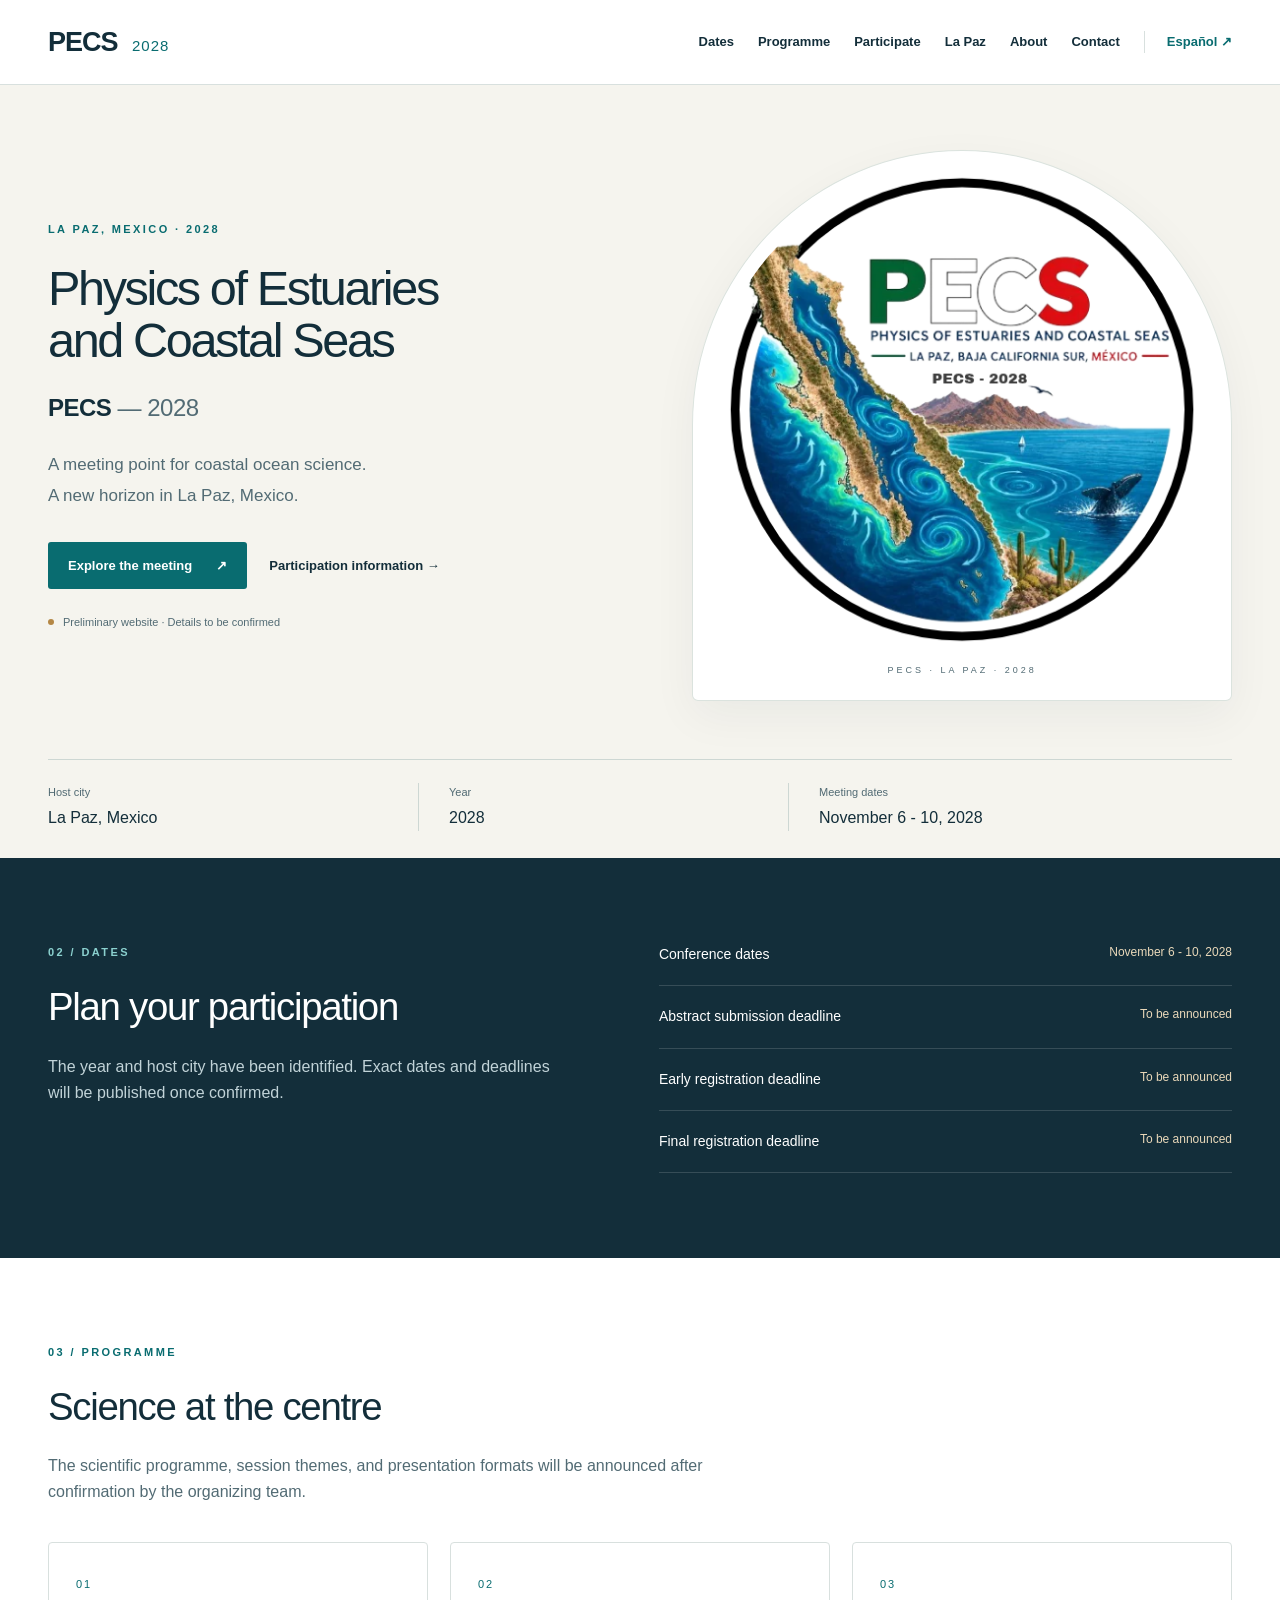
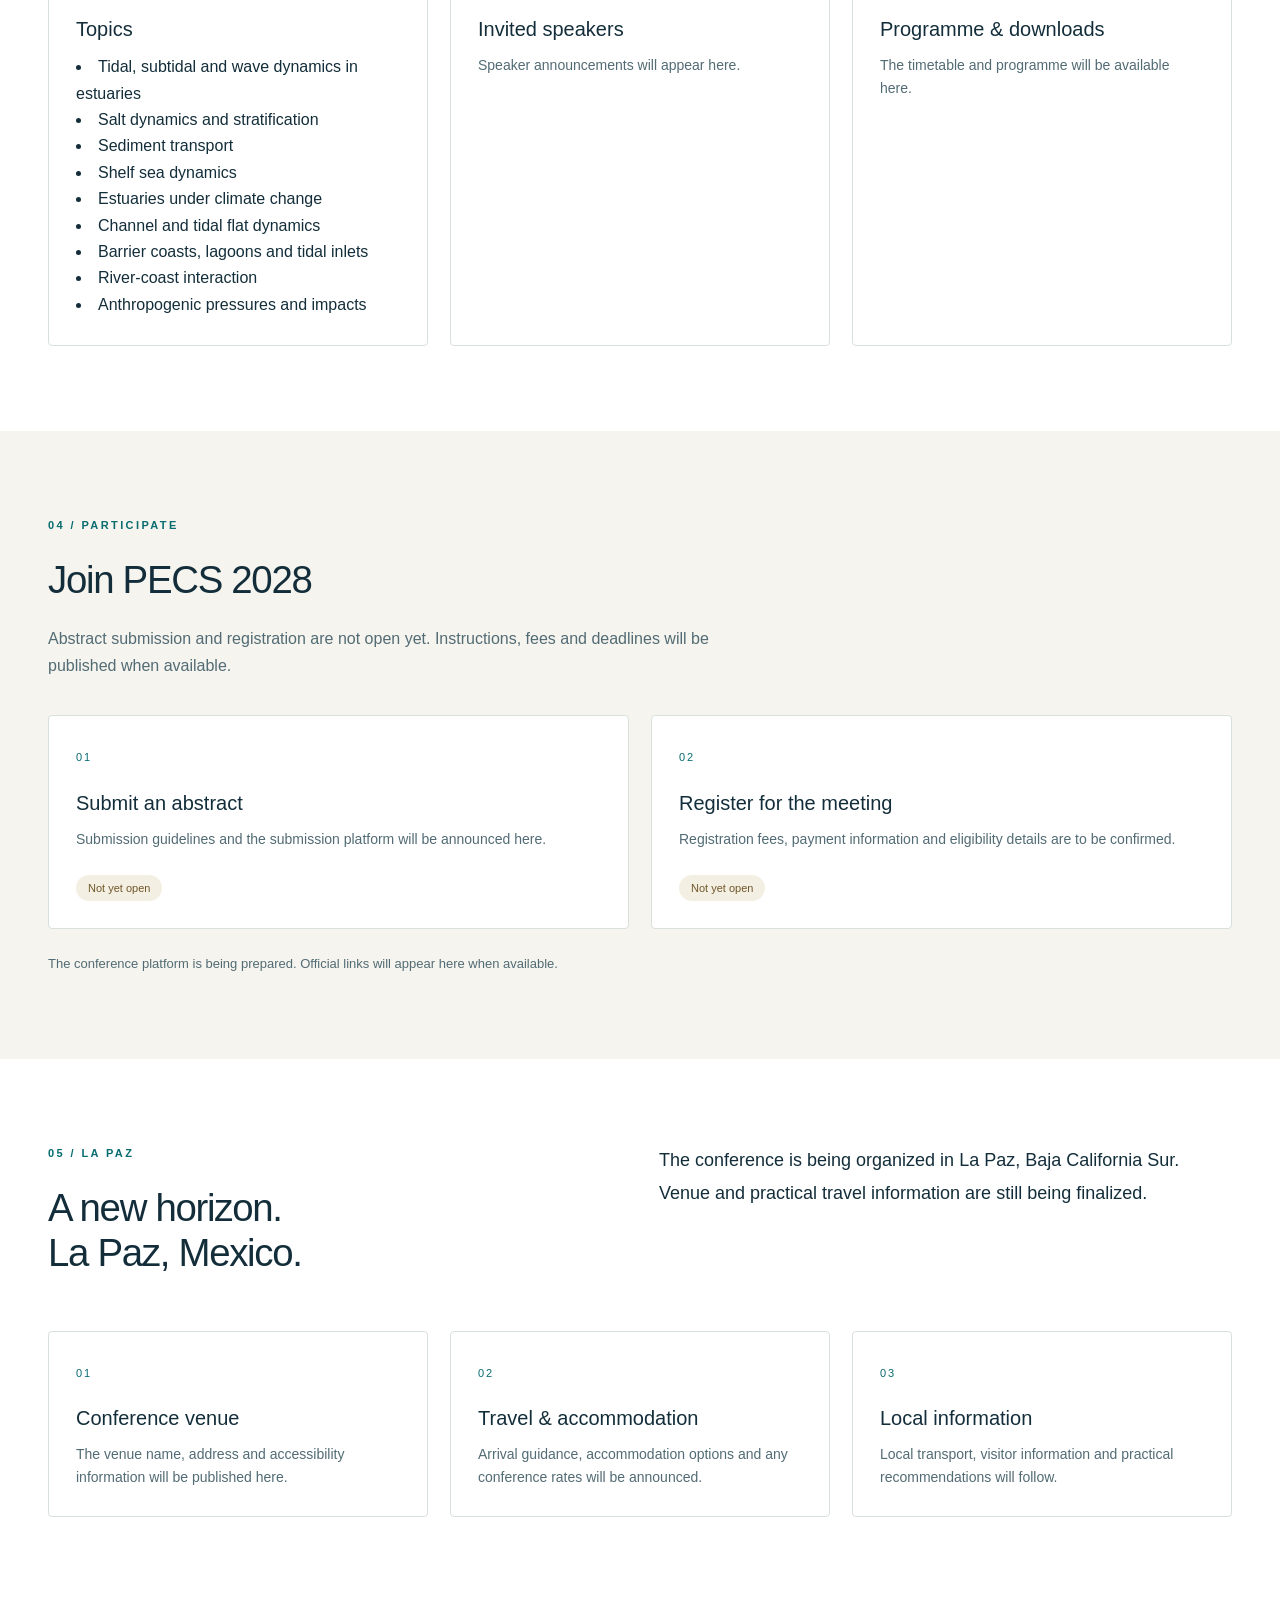
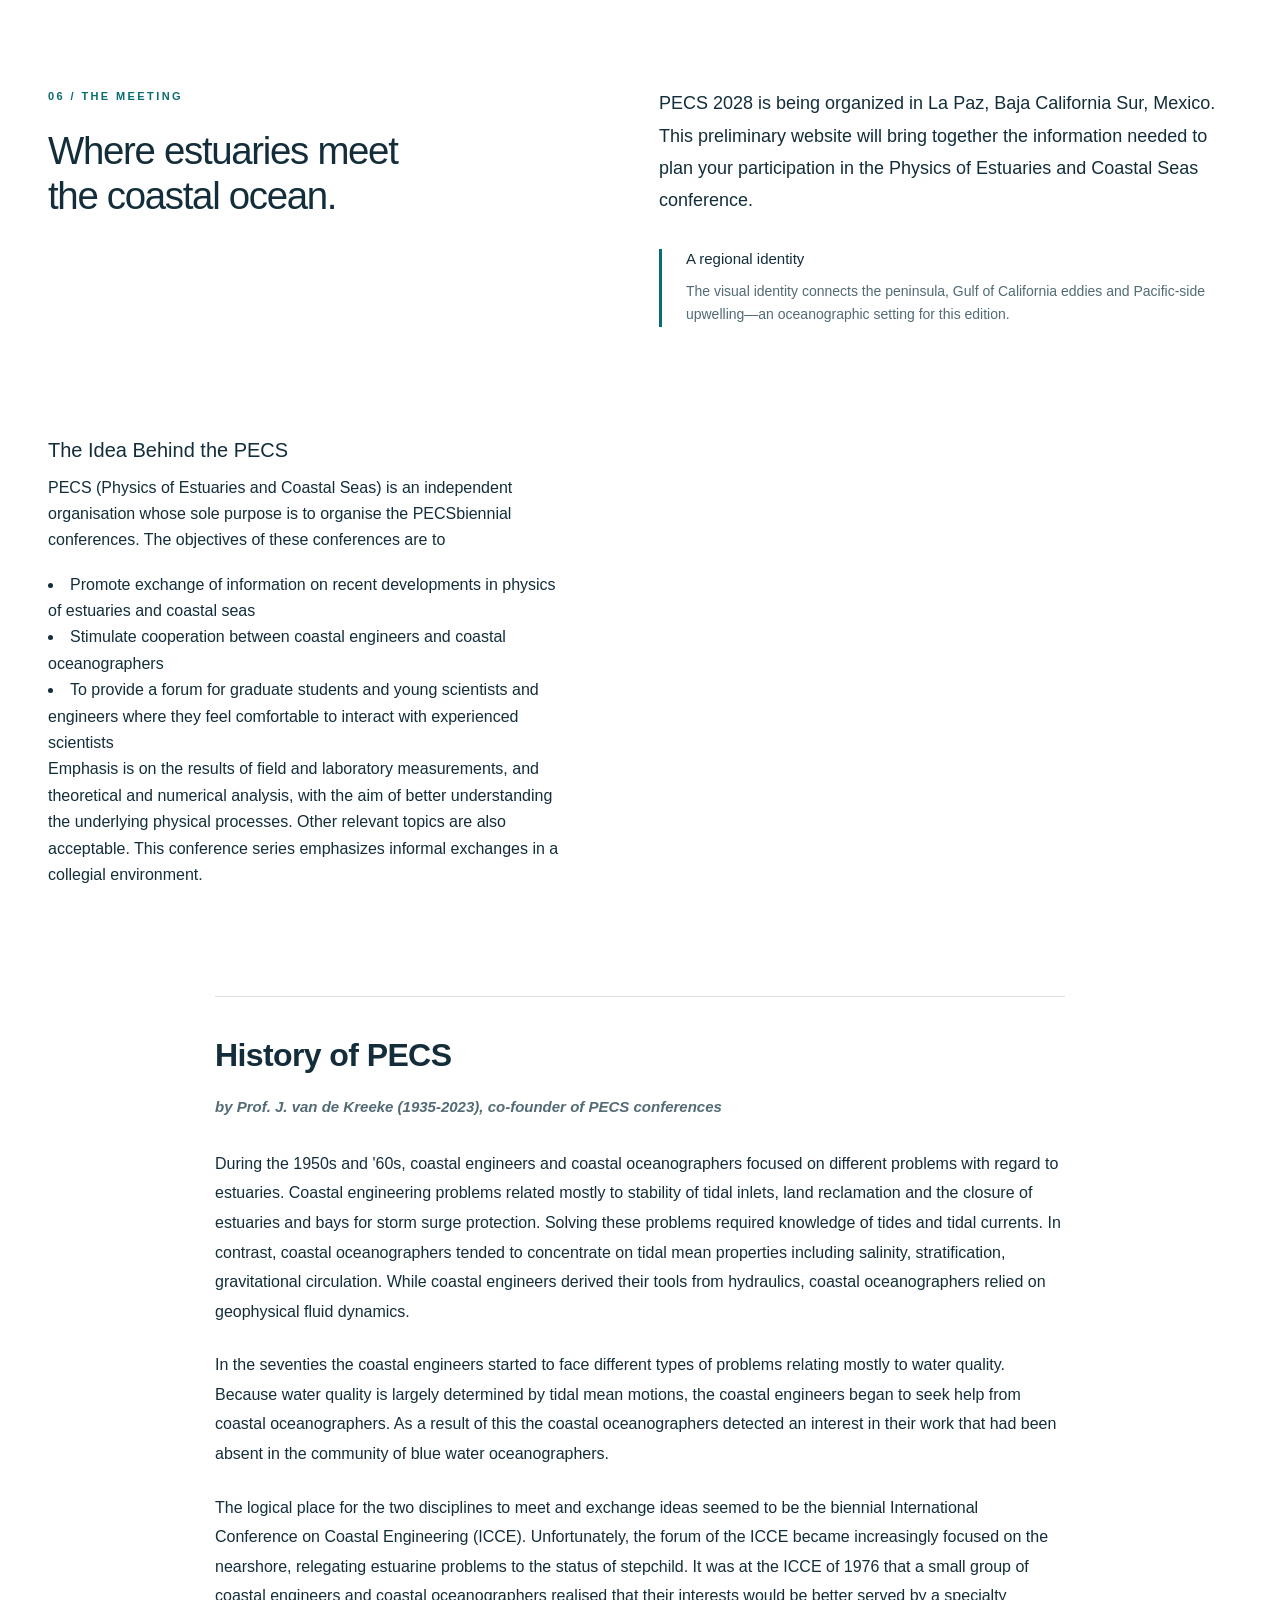
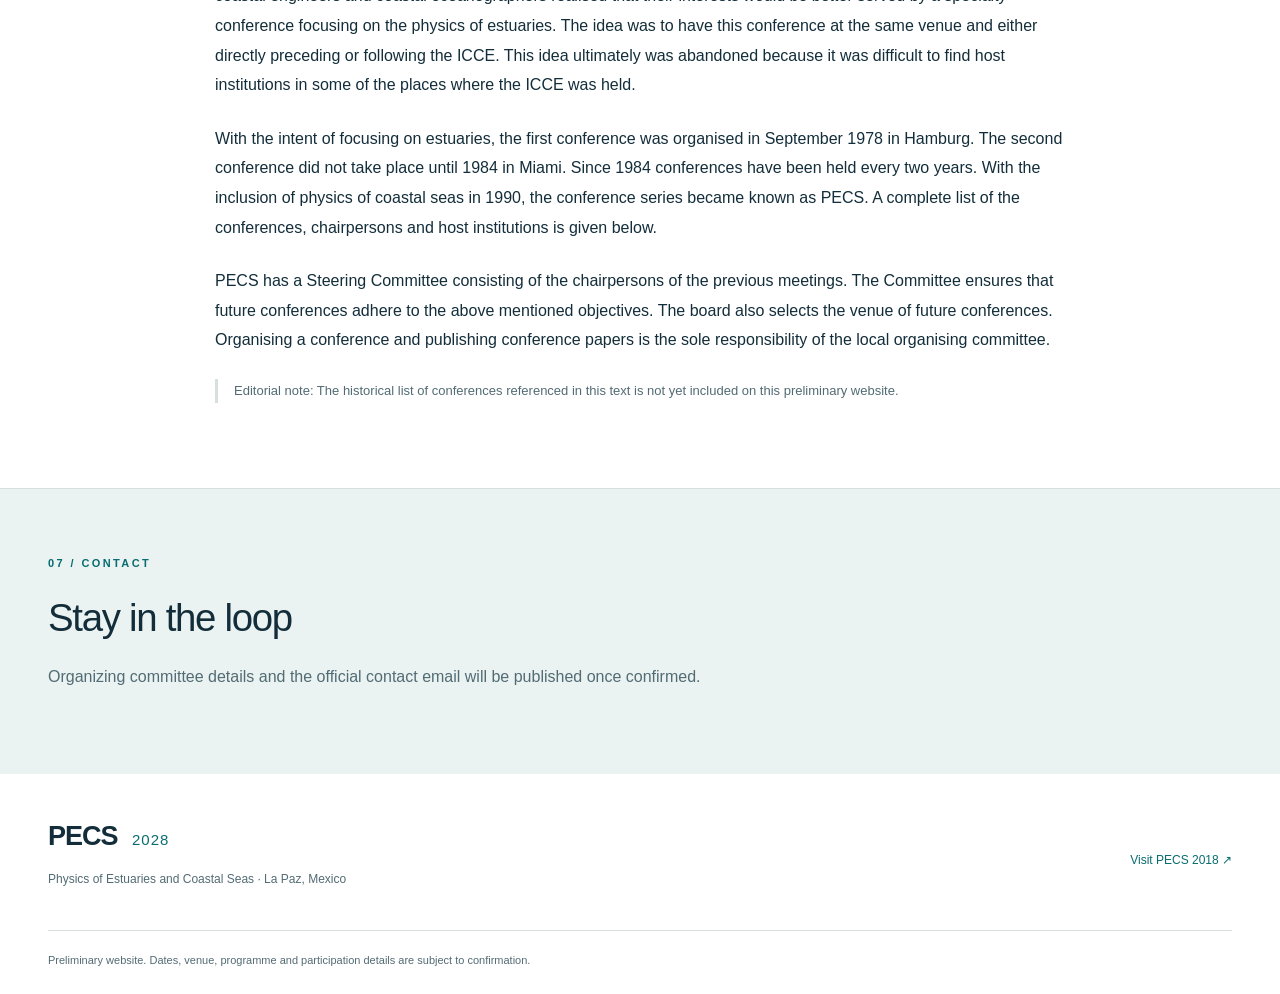
==== index.html @ b54c3405 "Update index.html" ====
<!doctype html>
<html lang="en"><head><meta charset="utf-8"><meta name="viewport" content="width=device-width,initial-scale=1"><title>PECS 2028 · La Paz, Mexico</title><meta name="description" content="Preliminary website for Physics of Estuaries and Coastal Seas (PECS) 2028 in La Paz, Mexico. Dates, programme and participation information to be announced."><meta name="theme-color" content="#132e3a"><link rel="icon" href="assets/favicon.svg" type="image/svg+xml"><link rel="stylesheet" href="assets/styles.css"><script defer src="assets/config.js"></script><script defer src="assets/main.js"></script></head>
<body><a class="skip" href="#main">Skip to content</a><header><div class="header-inner"><a class="brand" href="#main" aria-label="PECS 2028">PECS <span>2028</span></a><button class="menu-toggle" aria-expanded="false" aria-controls="navigation">Menu</button><nav id="navigation" aria-label="Menu"><a href="#dates">Dates</a><a href="#programme">Programme</a><a href="#participate">Participate</a><a href="#la-paz">La Paz</a><a href="#about">About</a><a href="#contact">Contact</a><a class="language" href="es.html" lang="es">Español ↗</a></nav></div></header>
<main id="main"><section class="hero"><div class="container hero-grid"><div class="hero-copy"><p class="eyebrow">LA PAZ, MEXICO · 2028</p><h1>Physics of Estuaries<br>and Coastal Seas</h1><p class="edition">PECS <span>— 2028</span></p><p class="intro">A meeting point for coastal ocean science.<br>A new horizon in La Paz, Mexico.</p><div class="actions"><a class="button" href="#about">Explore the meeting <span aria-hidden="true">↗</span></a><a class="text-link" href="#participate">Participation information →</a></div><p class="draft"><span aria-hidden="true"></span>Preliminary website · Details to be confirmed</p></div><div class="hero-art"><img src="assets/pecs-2028-logo.png" alt="PECS 2028 logo with the Baja California peninsula, Gulf of California eddies and Pacific upwelling" width="1024" height="1024"><span class="art-caption">PECS · LA PAZ · 2028</span></div></div><div class="container facts"><div><span>Host city</span><strong>La Paz, Mexico</strong></div><div><span>Year</span><strong>2028</strong></div><div><span>Meeting dates</span><strong>November 6 - 10, 2028</strong></div></div></section>

<section id="dates" class="dates-section"><div class="container section split"><div><p class="eyebrow">02 / DATES</p><h2>Plan your participation</h2><p>The year and host city have been identified. Exact dates and deadlines will be published once confirmed.</p></div><ul class="date-list"><li><span>Conference dates</span><strong>November 6 - 10, 2028</strong></li><li><span>Abstract submission deadline</span><strong>To be announced</strong></li><li><span>Early registration deadline</span><strong>To be announced</strong></li><li><span>Final registration deadline</span><strong>To be announced</strong></li></ul></div></section>
<section id="programme" class="container section"><p class="eyebrow">03 / PROGRAMME</p><h2>Science at the centre</h2><p class="section-intro">The scientific programme, session themes, and presentation formats will be announced after confirmation by the organizing team.</p>
  <div class="cards">
  <article class="card">
    <span class="card-number">01</span><h3>Topics</h3>
      <li>Tidal, subtidal and wave dynamics in estuaries</li>
      <li>Salt dynamics and stratification</li>
      <li>Sediment transport</li>
      <li>Shelf sea dynamics</li>
      <li>Estuaries under climate change</li>
      <li>Channel and tidal flat dynamics</li>
      <li>Barrier coasts, lagoons and tidal inlets</li>
      <li>River-coast interaction</li>
      <li>Anthropogenic pressures and impacts</li>
    </article><article class="card">
    <span class="card-number">02</span><h3>Invited speakers</h3><p>Speaker announcements will appear here.</p></article>
  <article class="card">
    <span class="card-number">03</span><h3>Programme & downloads</h3><p>The timetable and programme will be available here.</p></article>
  </div>
</section>
  
<section id="participate" class="participate-section"><div class="container section"><p class="eyebrow">04 / PARTICIPATE</p><h2>Join PECS 2028</h2><p class="section-intro">Abstract submission and registration are not open yet. Instructions, fees and deadlines will be published when available.</p><div class="cards two"><article class="card"><span class="card-number">01</span><h3>Submit an abstract</h3><p>Submission guidelines and the submission platform will be announced here.</p><span class="status">Not yet open</span></article><article class="card"><span class="card-number">02</span><h3>Register for the meeting</h3><p>Registration fees, payment information and eligibility details are to be confirmed.</p><span class="status">Not yet open</span></article></div><p class="platform-note">The conference platform is being prepared. Official links will appear here when available.</p><a hidden class="button platform-link" href="#">Open conference platform ↗</a></div></section>
<section id="la-paz" class="container section"><div class="split"><div><p class="eyebrow">05 / LA PAZ</p><h2>A new horizon.<br>La Paz, Mexico.</h2></div><p class="lead">The conference is being organized in La Paz, Baja California Sur. Venue and practical travel information are still being finalized.</p></div><div class="cards"><article class="card"><span class="card-number">01</span><h3>Conference venue</h3><p>The venue name, address and accessibility information will be published here.</p></article><article class="card"><span class="card-number">02</span><h3>Travel & accommodation</h3><p>Arrival guidance, accommodation options and any conference rates will be announced.</p></article><article class="card"><span class="card-number">03</span><h3>Local information</h3><p>Local transport, visitor information and practical recommendations will follow.</p></article></div></section>
<section id="about" class="section container split"><div><p class="eyebrow">06 / THE MEETING</p><h2>Where estuaries meet<br>the coastal ocean.</h2></div><div><p class="lead">PECS 2028 is being organized in La Paz, Baja California Sur, Mexico. This preliminary website will bring together the information needed to plan your participation in the Physics of Estuaries and Coastal Seas conference.</p><div class="science-note"><h3>A regional identity</h3><p>The visual identity connects the peninsula, Gulf of California eddies and Pacific-side upwelling—an oceanographic setting for this edition.</p></div></div>

  <article class="pecs-idea" aria-labelledby="pecs-idea-title">
    <h3 id="pecs-idea-title">The Idea Behind the PECS</h3>
    <p>PECS (Physics of Estuaries and Coastal Seas) is an independent organisation whose sole purpose is to organise the PECSbiennial conferences. The objectives of these conferences are to</p>
      <li>Promote exchange of information on recent developments in physics of estuaries and coastal seas</li>
      <li>Stimulate cooperation between coastal engineers and coastal oceanographers</li>
      <li>To provide a forum for graduate students and young scientists and engineers where they feel comfortable to interact with experienced scientists</li>
      <p>Emphasis is on the results of field and laboratory measurements, and theoretical and numerical analysis, with the aim of better understanding the underlying physical processes. Other relevant topics are also acceptable. This conference series emphasizes informal exchanges in a collegial environment.</p>
  </article>
  
  <article class="pecs-history" aria-labelledby="pecs-history-title">
    <h3 id="pecs-history-title">History of PECS</h3>
    <p class="history-byline"><em><strong>by Prof. J. van de Kreeke (1935-2023), co-founder of PECS conferences</strong></em></p>
    <p>During the 1950s and '60s, coastal engineers and coastal oceanographers focused on different problems with regard to estuaries. Coastal engineering problems related mostly to stability of tidal inlets, land reclamation and the closure of estuaries and bays for storm surge protection. Solving these problems required knowledge of tides and tidal currents. In contrast, coastal oceanographers tended to concentrate on tidal mean properties including salinity, stratification, gravitational circulation. While coastal engineers derived their tools from hydraulics, coastal oceanographers relied on geophysical fluid dynamics.</p>
    <p>In the seventies the coastal engineers started to face different types of problems relating mostly to water quality. Because water quality is largely determined by tidal mean motions, the coastal engineers began to seek help from coastal oceanographers. As a result of this the coastal oceanographers detected an interest in their work that had been absent in the community of blue water oceanographers.</p>
    <p>The logical place for the two disciplines to meet and exchange ideas seemed to be the biennial International Conference on Coastal Engineering (ICCE). Unfortunately, the forum of the ICCE became increasingly focused on the nearshore, relegating estuarine problems to the status of stepchild. It was at the ICCE of 1976 that a small group of coastal engineers and coastal oceanographers realised that their interests would be better served by a specialty conference focusing on the physics of estuaries. The idea was to have this conference at the same venue and either directly preceding or following the ICCE. This idea ultimately was abandoned because it was difficult to find host institutions in some of the places where the ICCE was held.</p>
    <p>With the intent of focusing on estuaries, the first conference was organised in September 1978 in Hamburg. The second conference did not take place until 1984 in Miami. Since 1984 conferences have been held every two years. With the inclusion of physics of coastal seas in 1990, the conference series became known as PECS. A complete list of the conferences, chairpersons and host institutions is given below.</p>
    <p>PECS has a Steering Committee consisting of the chairpersons of the previous meetings. The Committee ensures that future conferences adhere to the above mentioned objectives. The board also selects the venue of future conferences. Organising a conference and publishing conference papers is the sole responsibility of the local organising committee.</p>
    <p class="history-editorial-note">Editorial note: The historical list of conferences referenced in this text is not yet included on this preliminary website.</p>
  </article>
</section>
<section id="contact" class="contact-section"><div class="container section"><p class="eyebrow">07 / CONTACT</p><h2>Stay in the loop</h2><p>Organizing committee details and the official contact email will be published once confirmed.</p><a hidden class="button contact-link" href="#">Email the organizing team ↗</a></div></section></main>
<footer><div class="container footer-top"><div><a class="brand" href="#main">PECS <span>2028</span></a><p>Physics of Estuaries and Coastal Seas · La Paz, Mexico</p></div><a href="http://2018.pecs-conferences.org/" target="_blank" rel="noopener noreferrer">Visit PECS 2018 ↗</a></div><div class="container footer-bottom">Preliminary website. Dates, venue, programme and participation details are subject to confirmation.</div></footer></body></html>
---- assets/styles.css ----
:root{--ink:#132e3a;--muted:#526b74;--teal:#096c70;--cream:#f5f4ee;--line:#d8e0de;--sand:#ead9ba}*{box-sizing:border-box}html{scroll-behavior:smooth;scroll-padding-top:95px}body{margin:0;background:#fff;color:var(--ink);font-family:Arial,Helvetica,sans-serif;line-height:1.65}a{color:inherit;text-decoration:none}a:hover{text-decoration:underline}button{font:inherit}img{display:block;max-width:100%;height:auto}[hidden]{display:none!important}.container{max-width:1200px;width:calc(100% - 96px);margin:auto}.skip{position:absolute;top:-80px;left:16px;padding:12px;background:white;z-index:100}.skip:focus{top:10px}a:focus-visible,button:focus-visible{outline:3px solid #de9200;outline-offset:5px}header{position:sticky;top:0;z-index:20;background:rgba(255,255,255,.97);border-bottom:1px solid var(--line)}.header-inner{max-width:1320px;margin:auto;min-height:84px;padding:0 48px;display:flex;align-items:center;justify-content:space-between;gap:30px}.brand{font-size:27px;font-weight:800;letter-spacing:-1px;white-space:nowrap}.brand span{font-size:15px;font-weight:400;letter-spacing:1px;margin-left:8px;color:var(--teal)}nav{display:flex;align-items:center;gap:24px;font-size:13px;font-weight:600}.language{padding-left:22px;border-left:1px solid var(--line);color:var(--teal)}.menu-toggle{display:none}.hero{background:var(--cream);overflow:hidden}.hero-grid{display:grid;grid-template-columns:1.12fr 1fr;align-items:center;gap:40px;padding-top:65px;padding-bottom:58px}.eyebrow{font-size:11px;font-weight:700;letter-spacing:2.4px;margin:0 0 24px;color:var(--teal)}h1{font-size:clamp(35px,3.8vw,58px);letter-spacing:-2.4px;line-height:1.07;margin:0 0 22px;font-weight:500}h2{font-size:clamp(28px,3vw,42px);font-weight:500;letter-spacing:-1.3px;line-height:1.15;margin:0 0 24px}h3{font-size:20px;line-height:1.3;font-weight:500;margin:20px 0 12px}p{margin:0 0 18px}.edition{font-size:24px;font-weight:700;letter-spacing:-.5px;margin-bottom:23px}.edition i{font-weight:400}.edition span{font-weight:400;color:var(--muted)}.intro{font-size:17px;line-height:1.8;color:var(--muted)}.actions{display:flex;align-items:center;gap:22px;flex-wrap:wrap;margin-top:30px}.button{display:inline-flex;align-items:center;justify-content:space-between;gap:24px;padding:13px 20px;background:var(--teal);color:#fff;font-weight:600;font-size:13px;border-radius:3px}.button:hover{background:#074f52;text-decoration:none}.text-link{font-size:13px;font-weight:600}.draft{font-size:11px;color:var(--muted);margin-top:24px;margin-bottom:0;display:flex;align-items:center;gap:9px}.draft span{height:6px;width:6px;border-radius:50%;background:#b48745;flex-shrink:0}.hero-art{position:relative;background:white;padding:18px;border:1px solid #dbe3de;border-radius:50% 50% 6px 6px;box-shadow:0 15px 45px #132e3a0d}.hero-art img{border-radius:50%;width:100%}.art-caption{display:block;text-align:center;letter-spacing:3px;font-size:9px;color:var(--muted);margin:13px 0 4px}.facts{display:grid;grid-template-columns:1fr 1fr 1.2fr;border-top:1px solid #cdd7d3;padding:23px 0 27px}.facts div{padding-left:30px;border-left:1px solid #cdd7d3}.facts div:first-child{padding-left:0;border:0}.facts span{display:block;font-size:11px;color:var(--muted);margin-bottom:4px}.facts strong{font-size:16px;font-weight:500}.section{padding-top:85px;padding-bottom:85px}.split{display:grid;grid-template-columns:1fr 1.1fr;gap:90px}.lead{font-size:18px;line-height:1.8}.science-note{border-left:3px solid var(--teal);padding-left:24px;margin-top:32px;color:var(--muted)}.science-note h3{font-size:15px;color:var(--ink)}.science-note p{font-size:14px;margin-bottom:0}.dates-section{background:var(--ink);color:white}.dates-section .eyebrow{color:#8bd1cf}.dates-section p:not(.eyebrow){color:#c1d3d8}.date-list{list-style:none;margin:0;padding:0}.date-list li{display:flex;justify-content:space-between;gap:16px;border-bottom:1px solid #ffffff26;padding:19px 0;font-size:14px}.date-list li:first-child{padding-top:0}.date-list strong{font-size:12px;color:var(--sand);white-space:nowrap;font-weight:400}.section-intro{max-width:710px;color:var(--muted);margin-bottom:36px}.cards{display:grid;grid-template-columns:repeat(3,1fr);gap:22px;margin-top:32px}.cards.two{grid-template-columns:repeat(2,1fr)}.card{padding:27px;border:1px solid var(--line);border-radius:4px;background:white}.card-number{color:var(--teal);font-size:11px;letter-spacing:2px}.card p{color:var(--muted);font-size:14px;margin:0}.participate-section{background:var(--cream)}.status{display:inline-block;border-radius:30px;background:#f3efe3;color:#705729;font-size:11px;padding:4px 12px;margin-top:24px}.platform-note{font-size:13px;color:var(--muted);margin-top:24px;margin-bottom:0}.platform-link{margin-top:20px}.contact-section{background:#eaf3f1;border-top:1px solid var(--line)}.contact-section .section{padding-top:65px;padding-bottom:65px}.contact-section p:not(.eyebrow){max-width:670px;color:var(--muted)}footer{background:white;padding:40px 0 25px;font-size:12px}.footer-top{display:flex;align-items:center;justify-content:space-between;gap:25px}.footer-top p{margin-top:12px;color:var(--muted)}.footer-top>a{color:var(--teal);white-space:nowrap}.footer-bottom{margin-top:22px;border-top:1px solid var(--line);padding-top:20px;color:var(--muted);font-size:11px}@media(max-width:1080px){nav{gap:14px;font-size:12px}.header-inner{padding:0 28px}.container{width:calc(100% - 56px)}.split{gap:45px}.hero-grid{gap:25px}h1{letter-spacing:-1.4px}.actions{gap:15px}.hero-art{padding:12px}}@media(max-width:800px){.header-inner{min-height:70px}.menu-toggle{display:block;background:transparent;border:1px solid var(--line);border-radius:4px;padding:5px 12px;font-size:13px}nav{display:none;position:absolute;left:0;right:0;top:70px;background:white;padding:20px 28px;border-bottom:1px solid var(--line);flex-direction:column;align-items:flex-start;gap:18px}nav.open{display:flex}.language{border:0;padding:0}.hero-grid{grid-template-columns:1fr;padding-top:40px;padding-bottom:36px;gap:35px}.hero-copy{max-width:580px}.hero-art{max-width:390px;justify-self:center;width:100%}h1{font-size:45px}.split{grid-template-columns:1fr;gap:25px}.section{padding-top:55px;padding-bottom:55px}.cards{grid-template-columns:1fr}.cards.two{grid-template-columns:1fr}.facts{grid-template-columns:1fr 1fr;gap:20px}.facts div{border:0;padding:0}.facts div:last-child{grid-column:1/-1}.footer-top{align-items:flex-start;flex-direction:column;gap:8px}}@media(max-width:420px){.container{width:calc(100% - 36px)}.header-inner{padding:0 18px}h1{font-size:37px}.intro{font-size:15px}.date-list li{flex-direction:column;gap:3px}}@media(prefers-reduced-motion:reduce){html{scroll-behavior:auto}}

/* PECS history: full-width article within the bilingual About section. */
.pecs-history{grid-column:1/-1;width:100%;max-width:850px;margin:0 auto;border-top:1px solid var(--line);padding-top:38px}
.pecs-history h3{font-size:clamp(25px,2.5vw,34px);font-weight:700;letter-spacing:-.6px;margin:0 0 16px}
.pecs-history .history-byline{color:var(--muted);font-size:15px;margin-bottom:28px}
.pecs-history>p{line-height:1.85;margin-bottom:24px}
.pecs-history .history-editorial-note{font-size:13px;color:var(--muted);border-left:3px solid var(--line);padding-left:16px;margin-bottom:0}
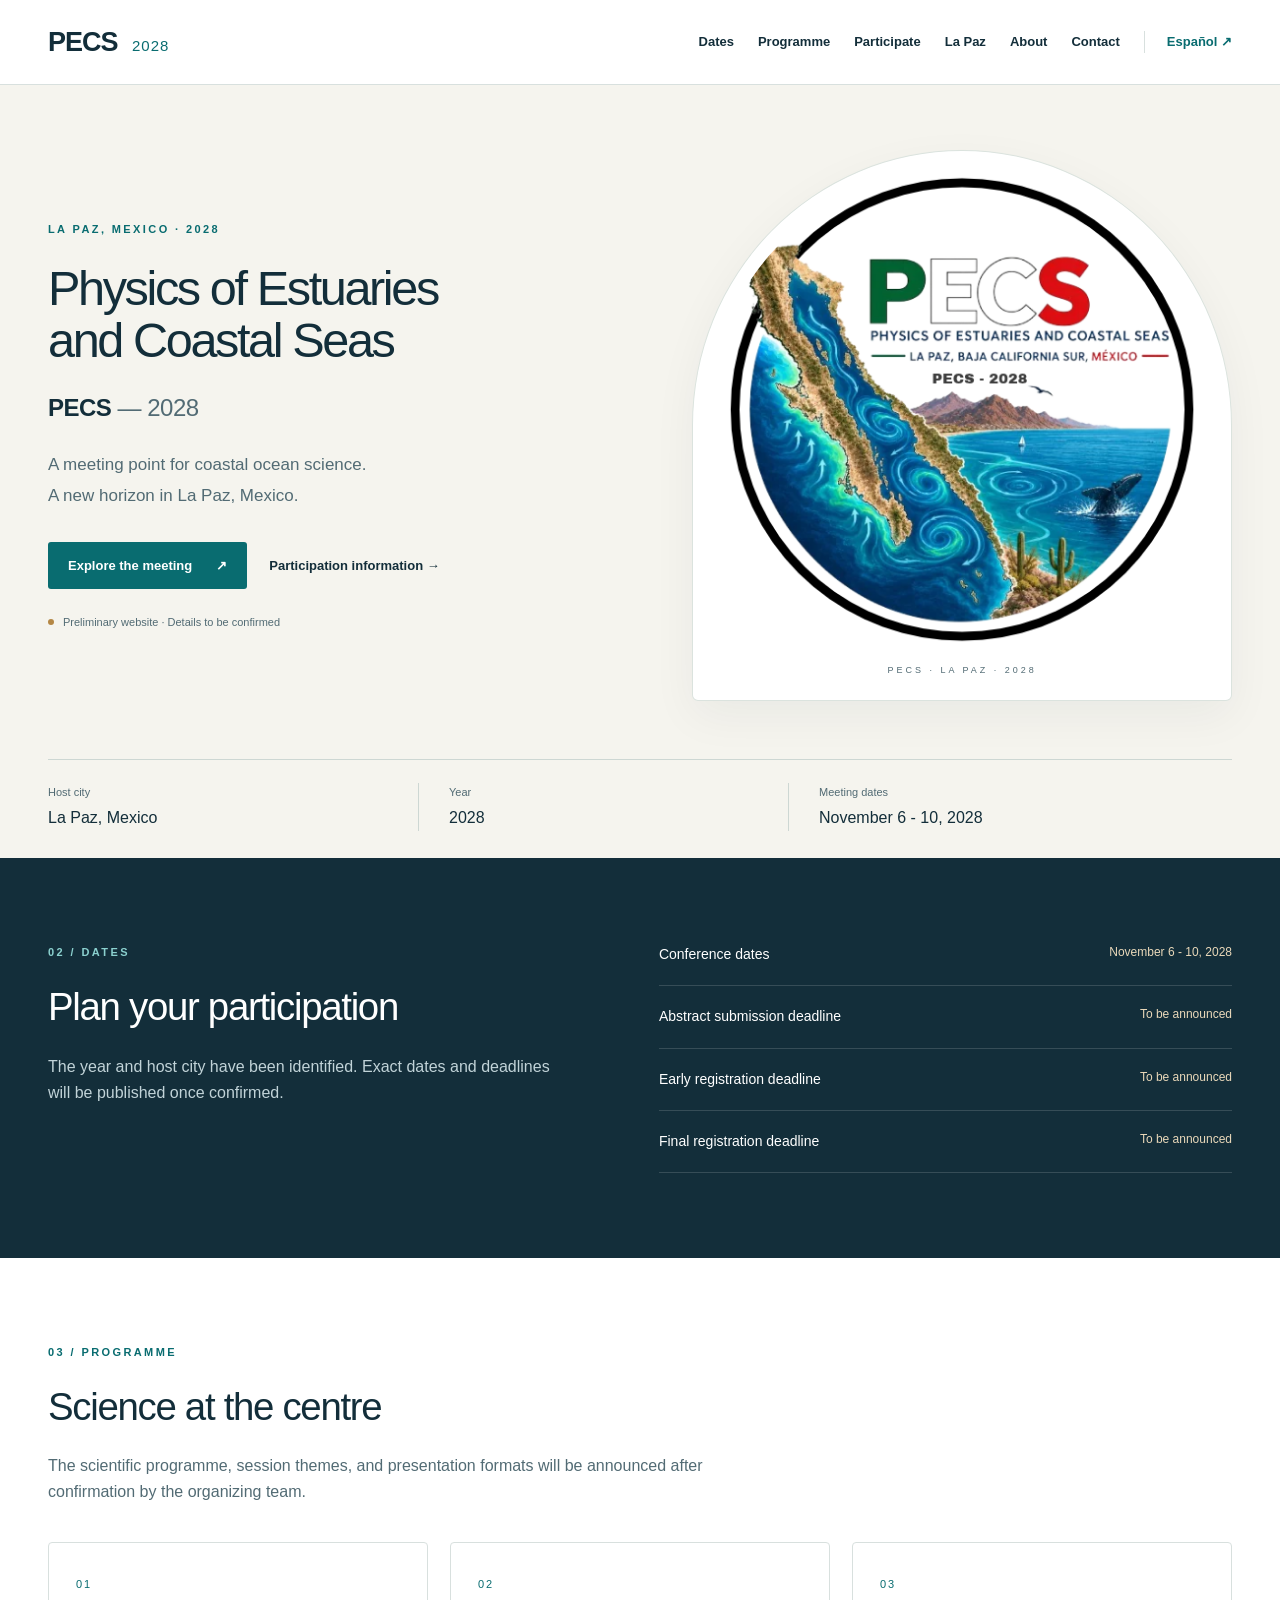
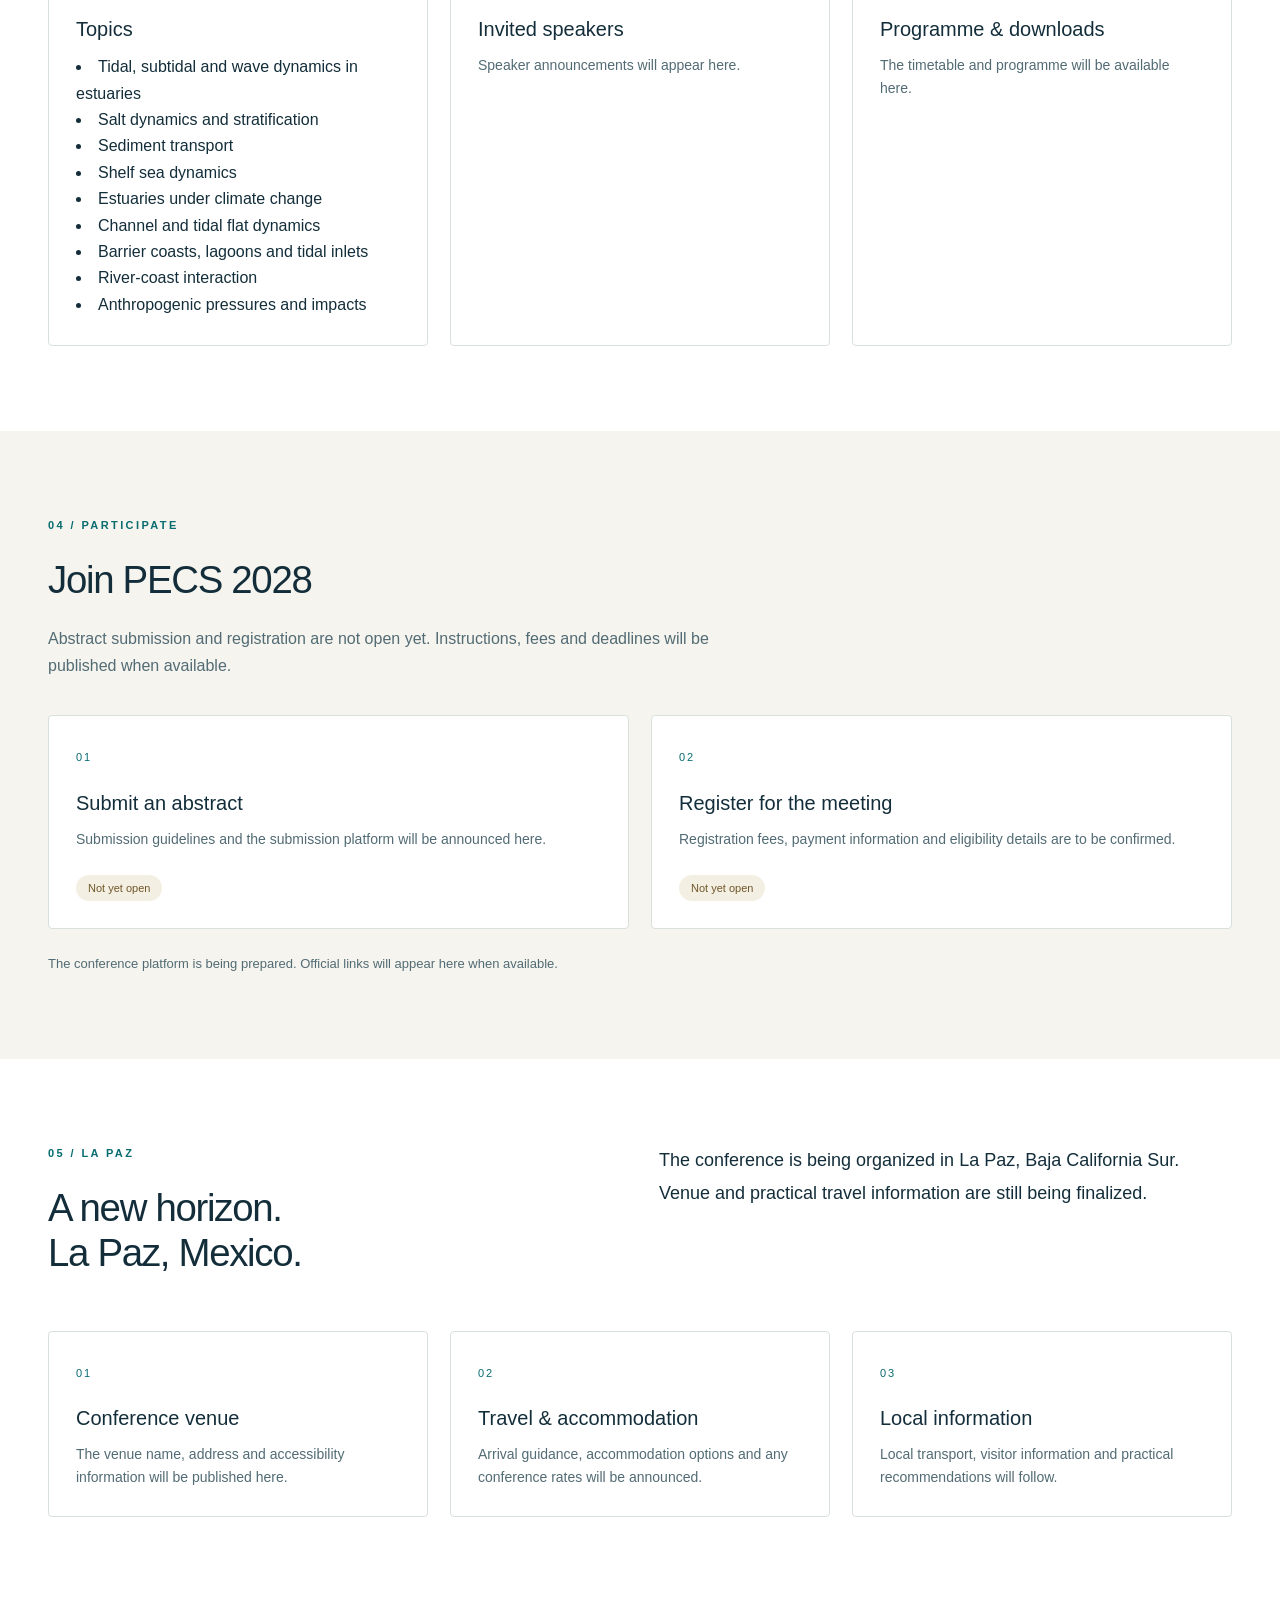
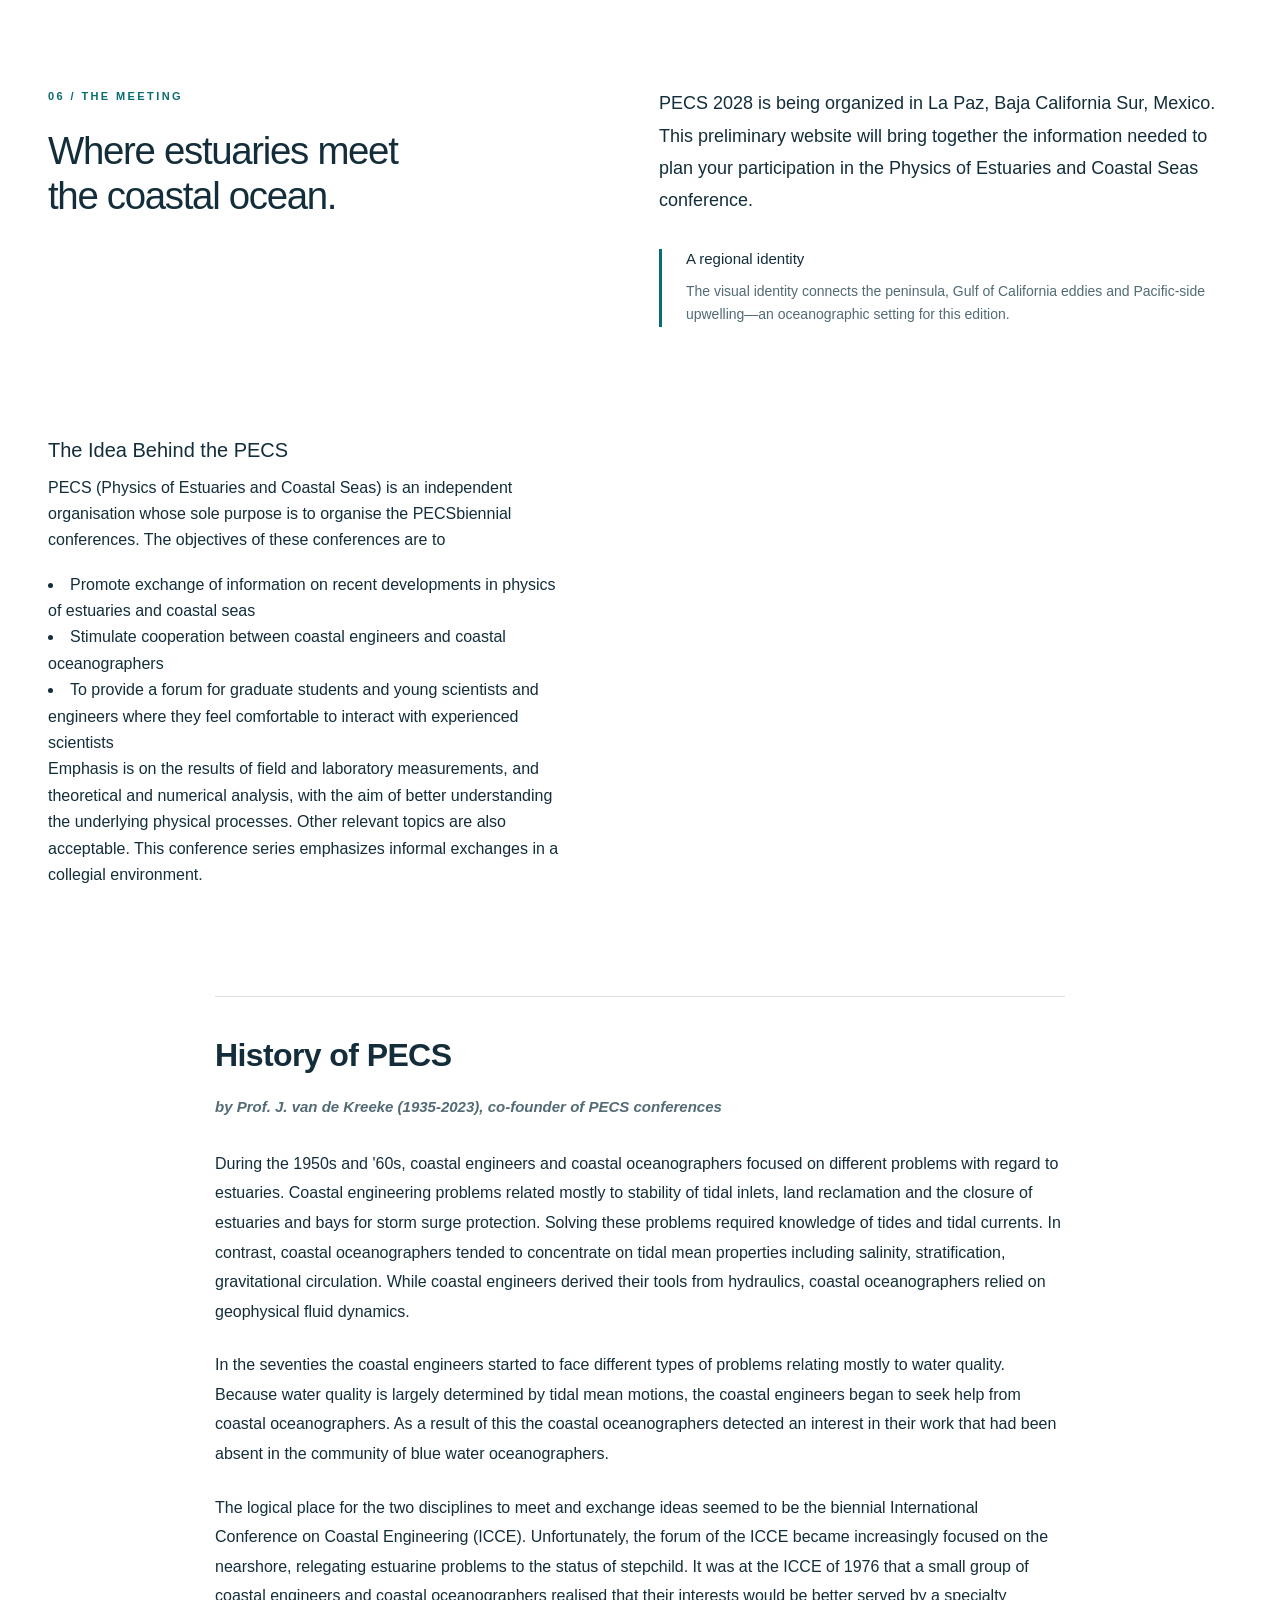
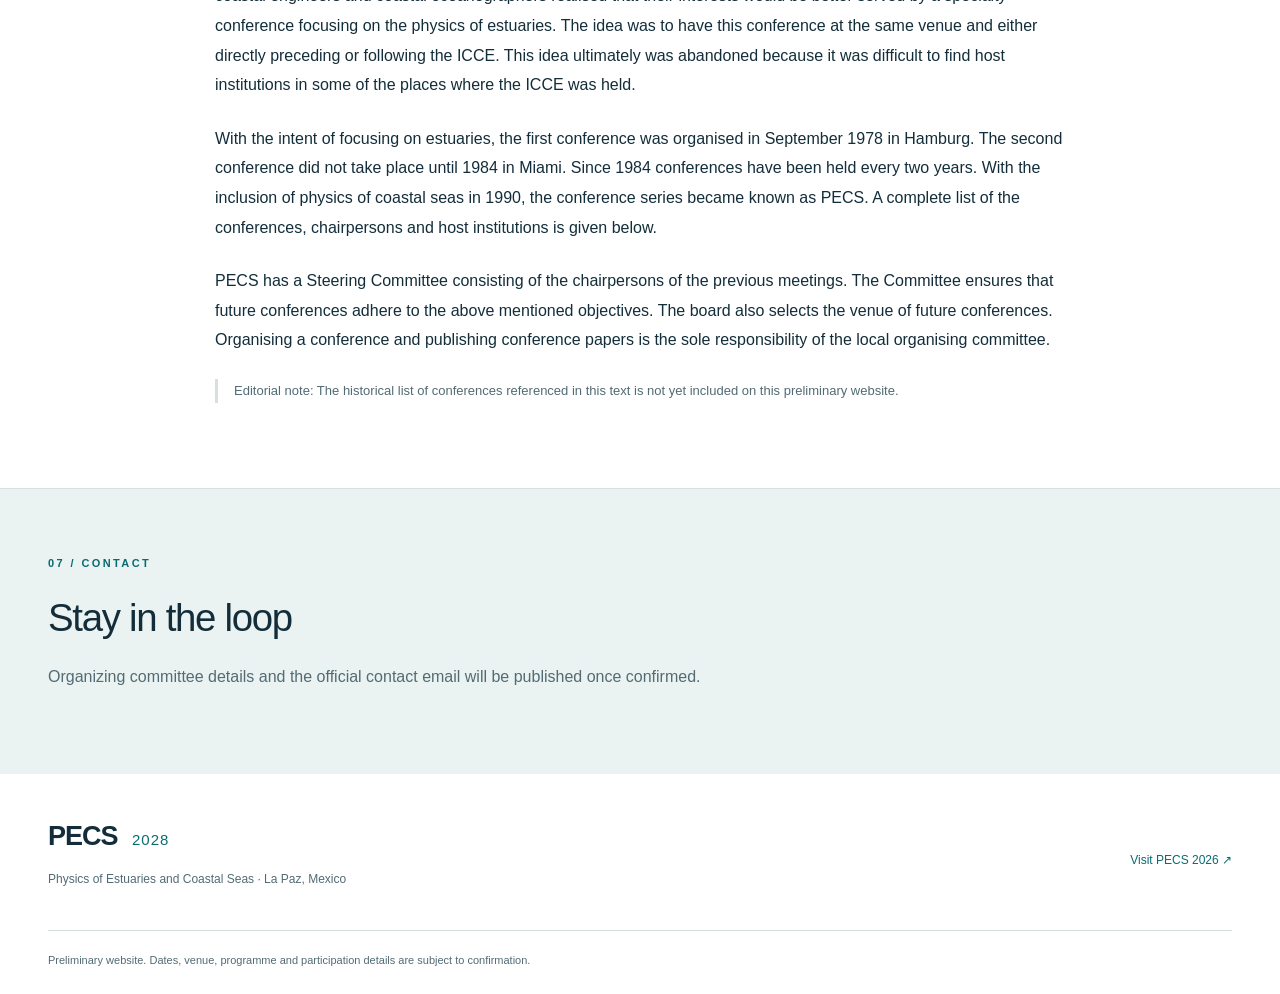
==== commit a4359c32: "Update index.html" ====
--- a/index.html
+++ b/index.html
@@ -49,4 +49,4 @@
   </article>
 </section>
 <section id="contact" class="contact-section"><div class="container section"><p class="eyebrow">07 / CONTACT</p><h2>Stay in the loop</h2><p>Organizing committee details and the official contact email will be published once confirmed.</p><a hidden class="button contact-link" href="#">Email the organizing team ↗</a></div></section></main>
-<footer><div class="container footer-top"><div><a class="brand" href="#main">PECS <span>2028</span></a><p>Physics of Estuaries and Coastal Seas · La Paz, Mexico</p></div><a href="http://2018.pecs-conferences.org/" target="_blank" rel="noopener noreferrer">Visit PECS 2018 ↗</a></div><div class="container footer-bottom">Preliminary website. Dates, venue, programme and participation details are subject to confirmation.</div></footer></body></html>
+<footer><div class="container footer-top"><div><a class="brand" href="#main">PECS <span>2028</span></a><p>Physics of Estuaries and Coastal Seas · La Paz, Mexico</p></div><a href="https://umaine.edu/mcec/outreach/pecs-2026/" target="_blank" rel="noopener noreferrer">Visit PECS 2026 ↗</a></div><div class="container footer-bottom">Preliminary website. Dates, venue, programme and participation details are subject to confirmation.</div></footer></body></html>
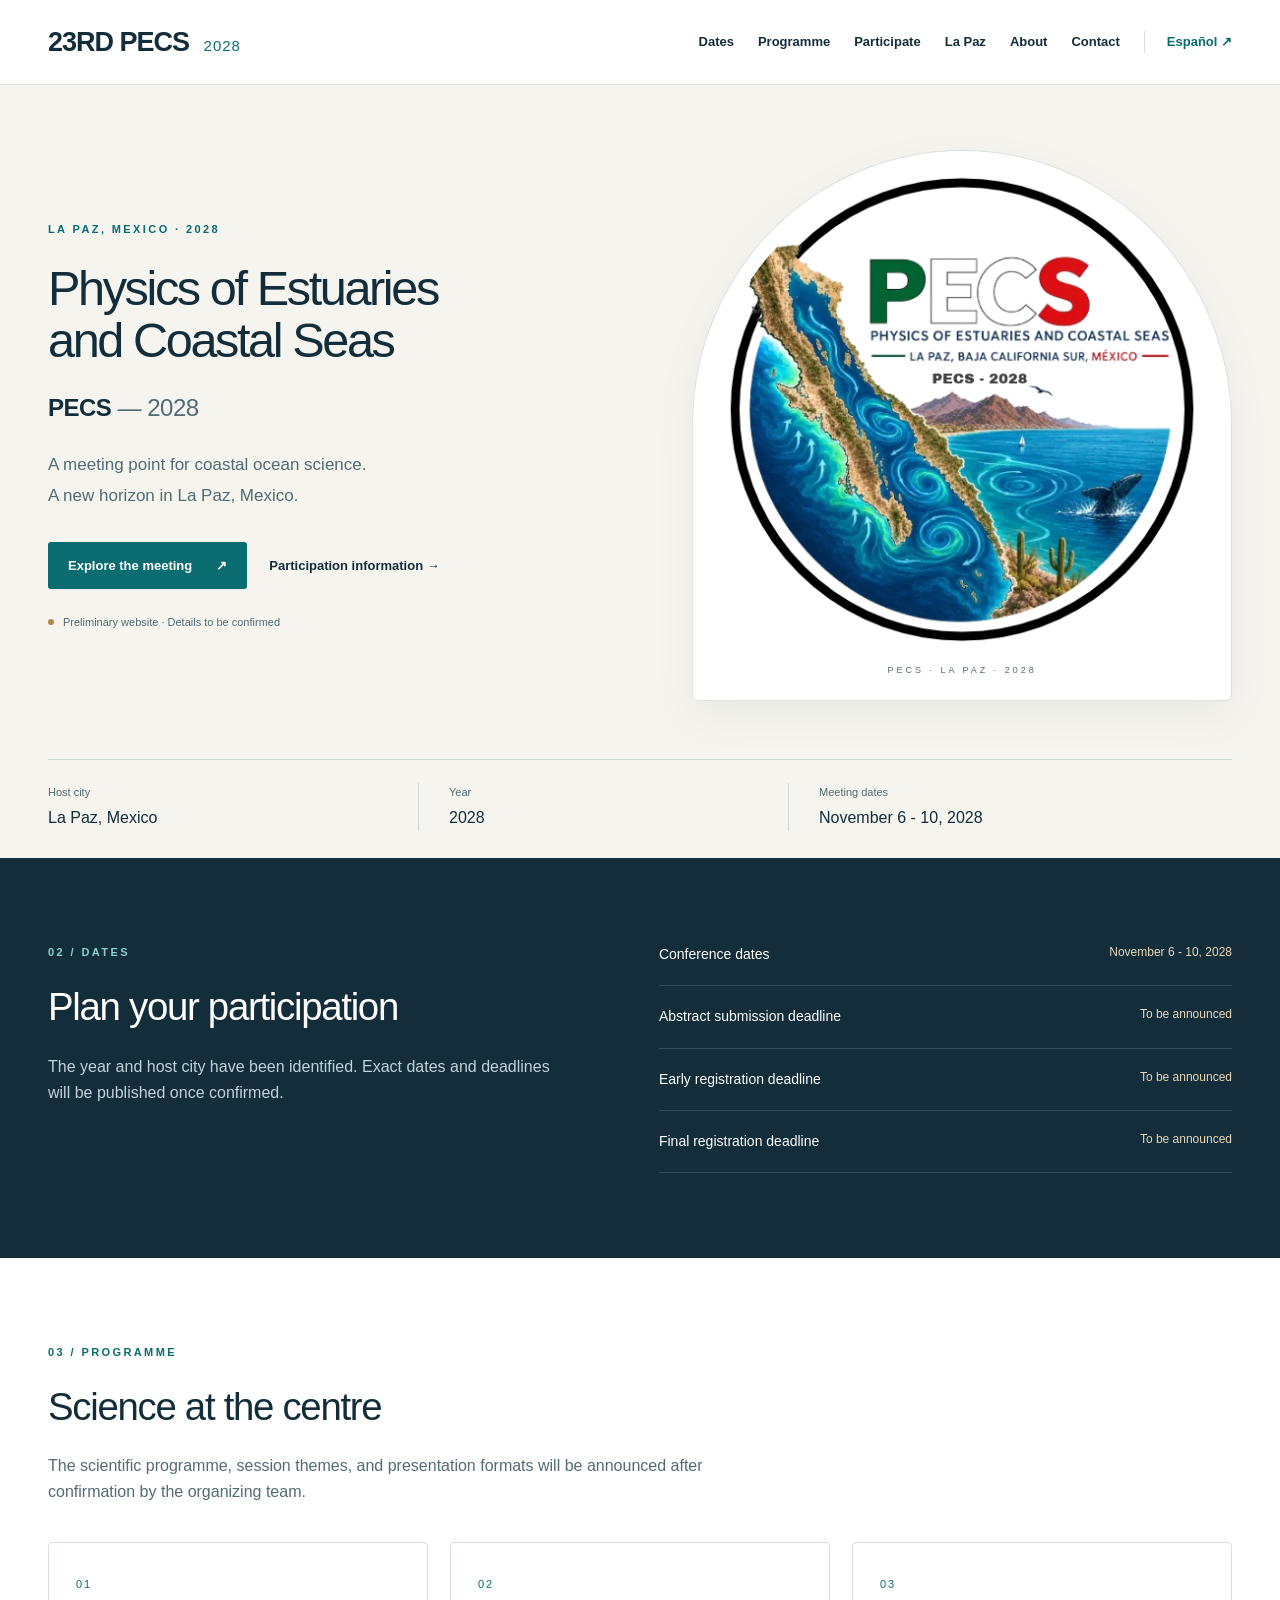
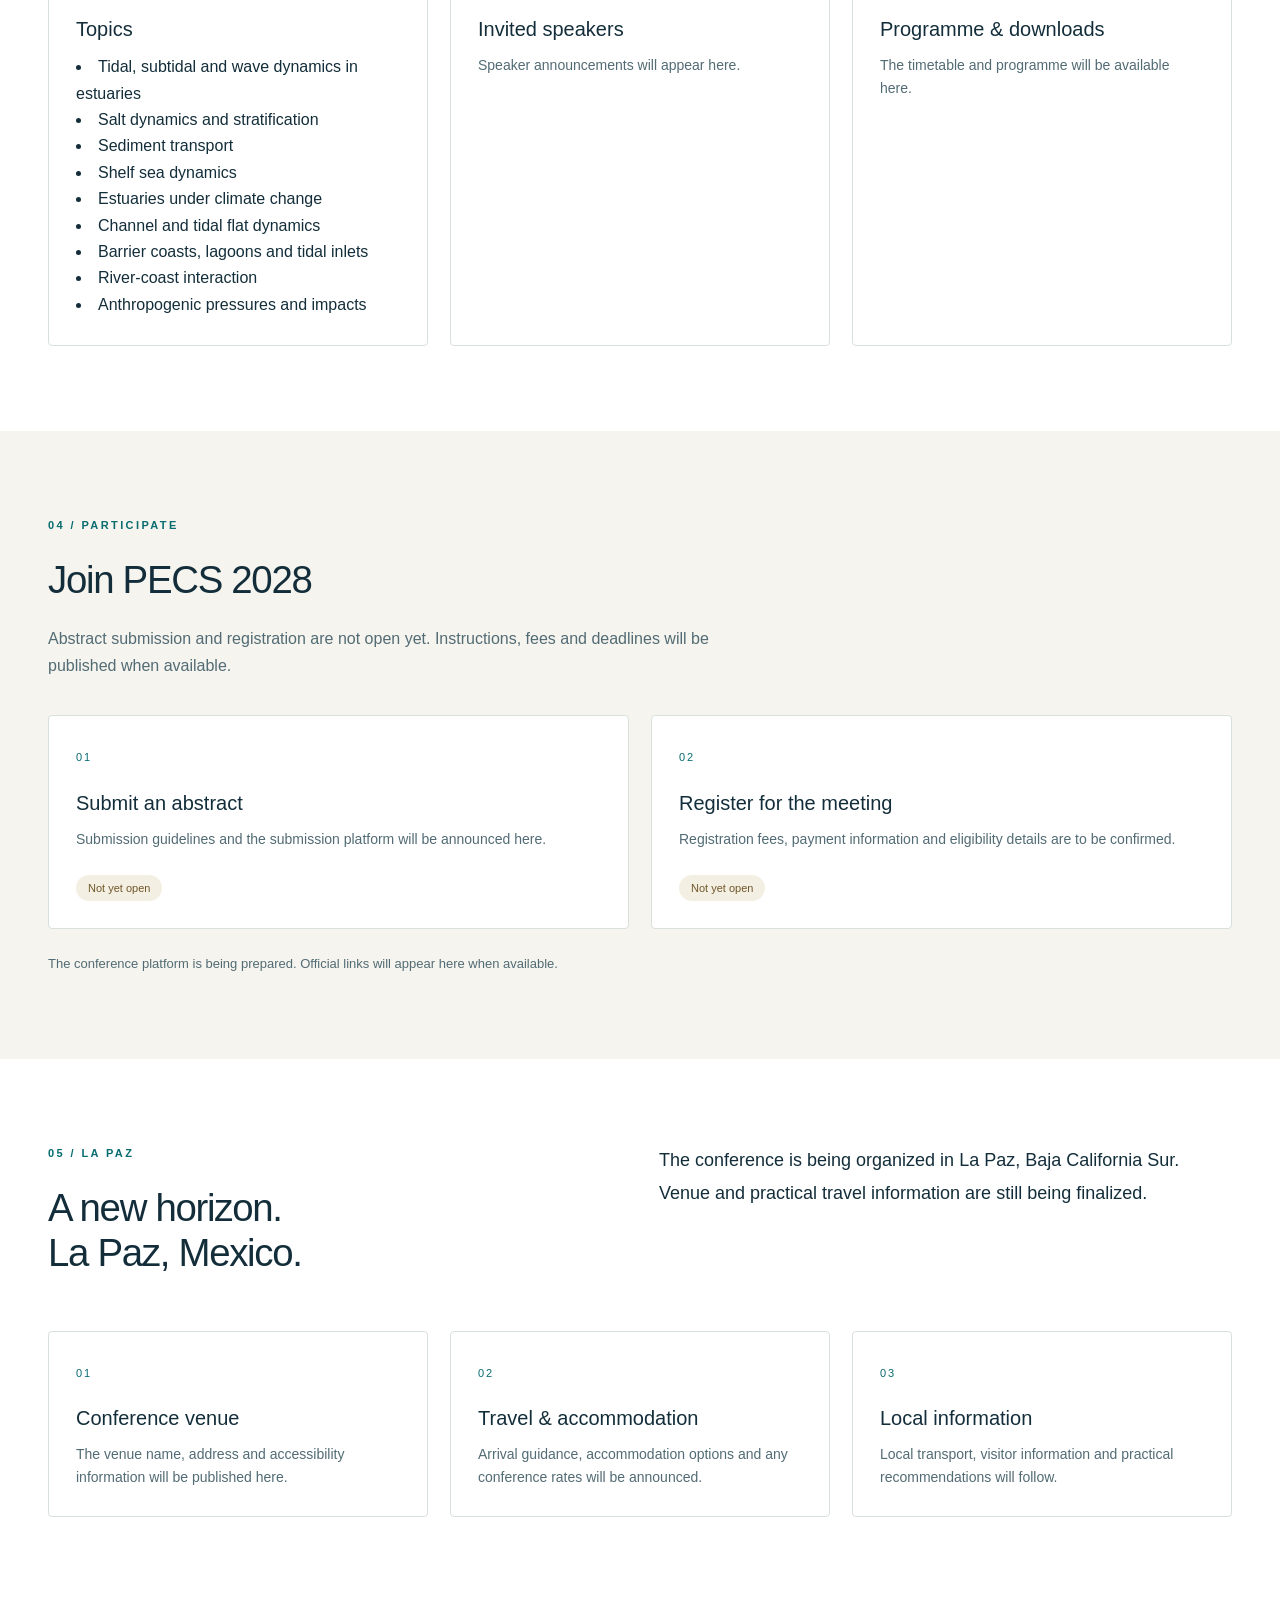
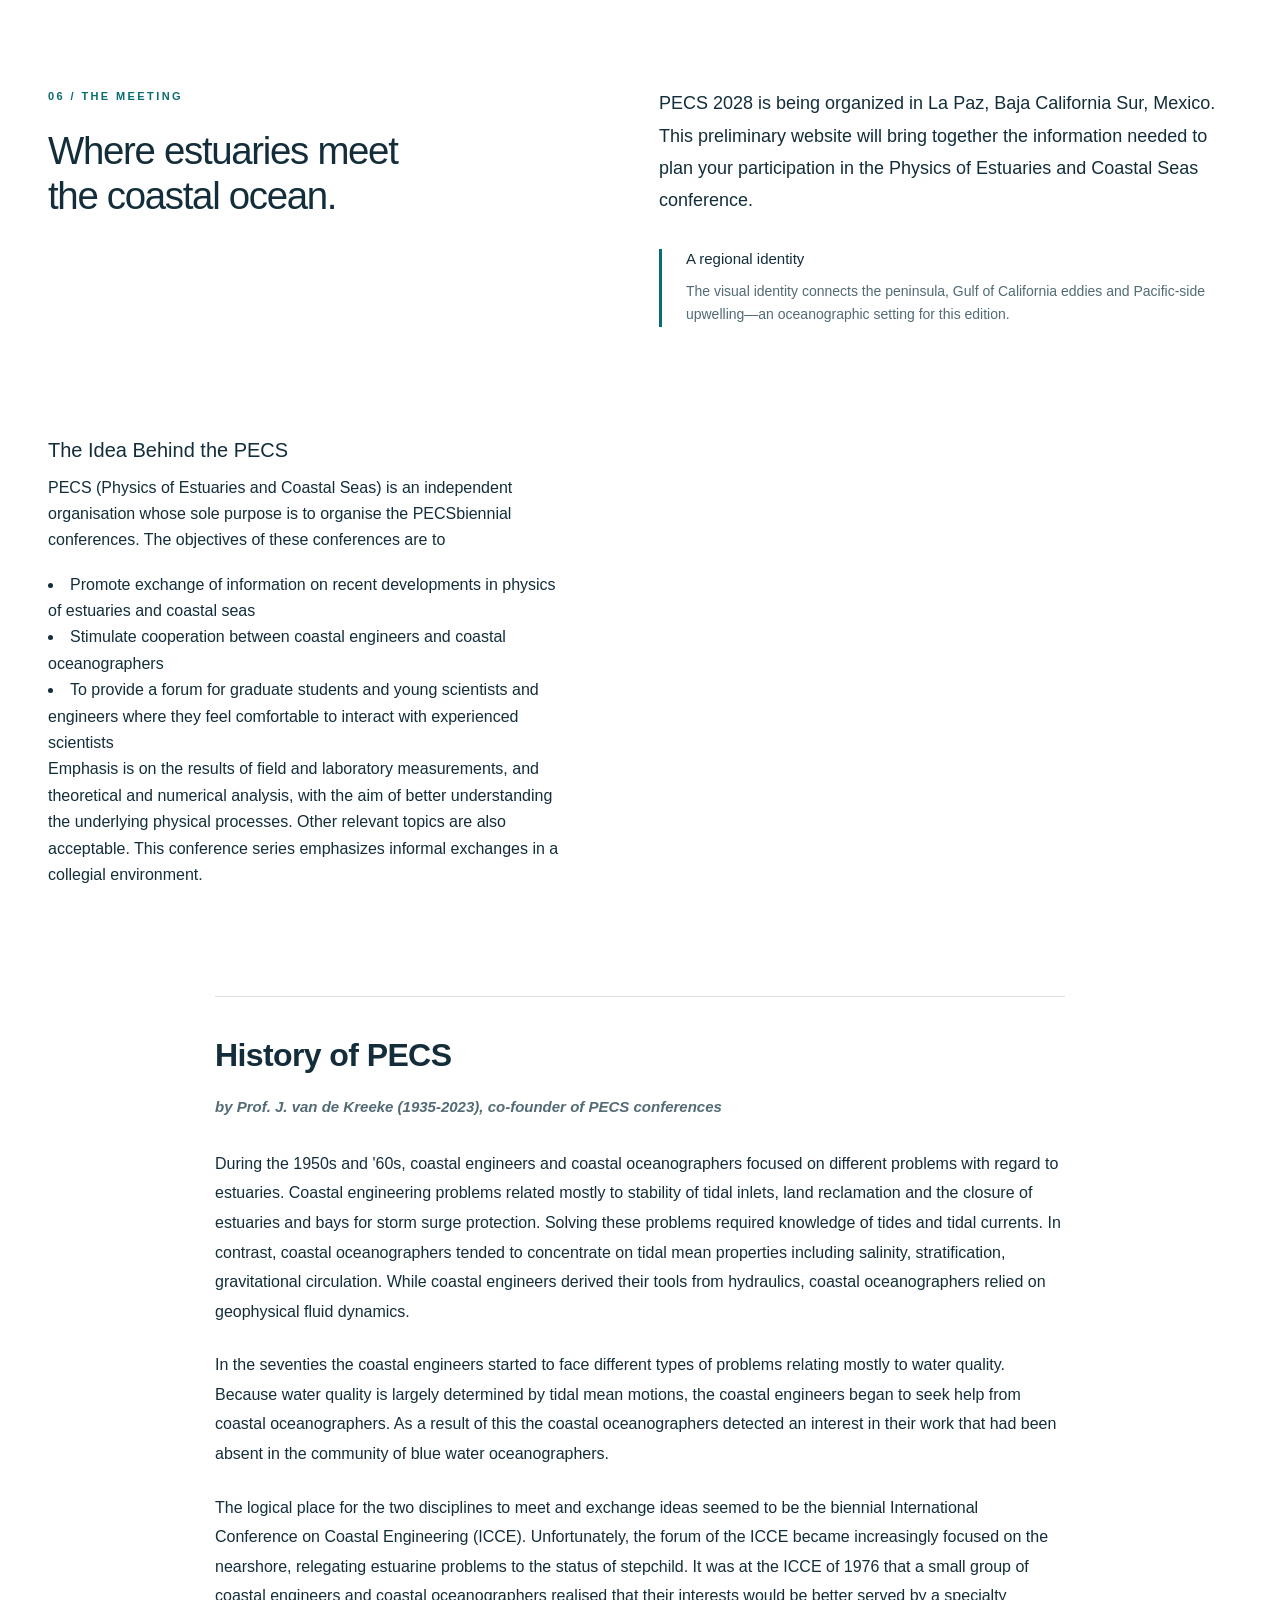
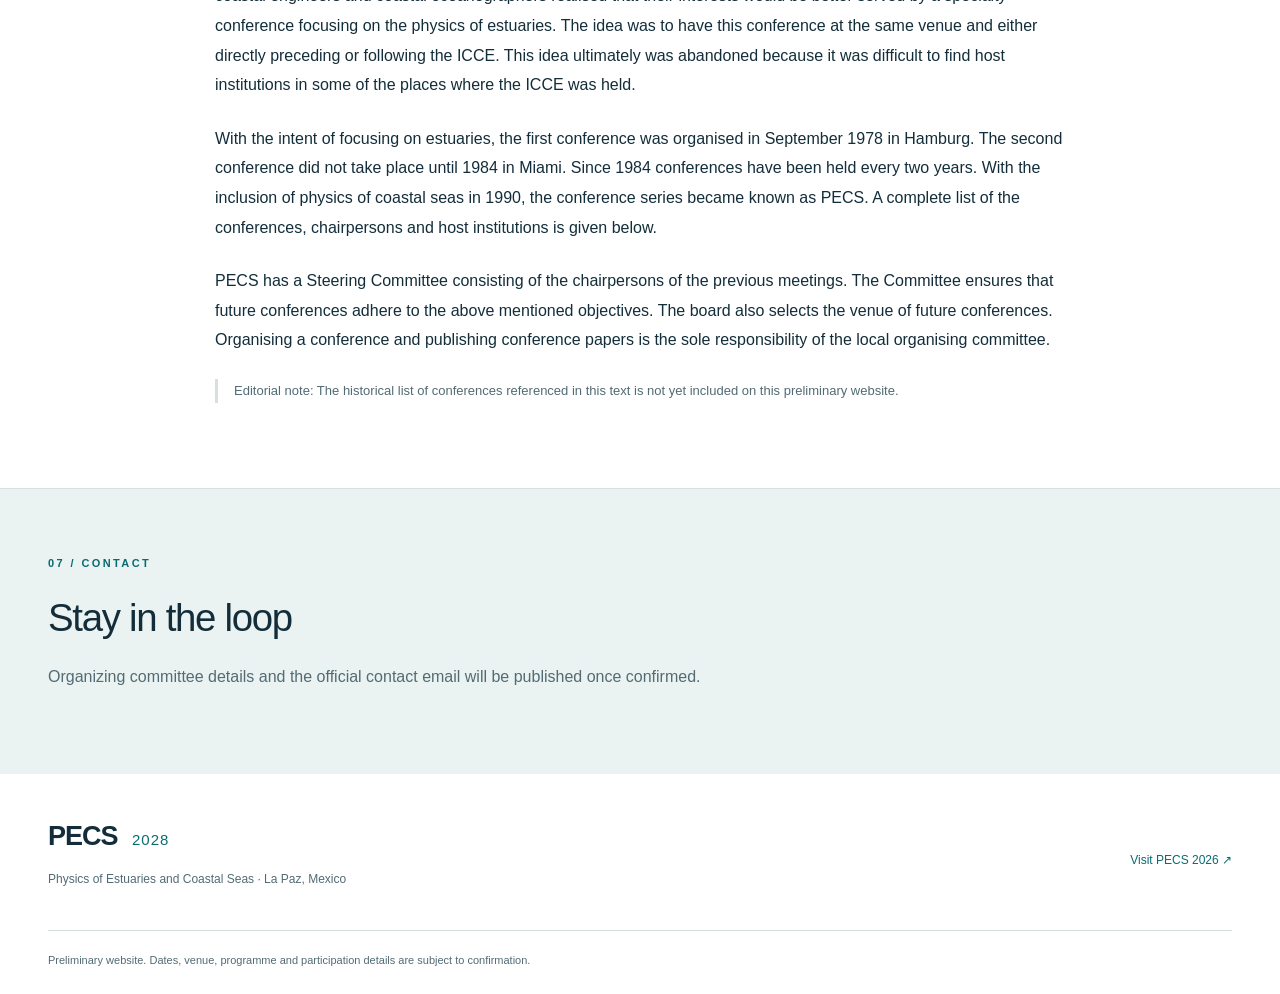
==== commit c3b78eb7: "Update index.html" ====
--- a/index.html
+++ b/index.html
@@ -1,6 +1,6 @@
 <!doctype html>
-<html lang="en"><head><meta charset="utf-8"><meta name="viewport" content="width=device-width,initial-scale=1"><title>PECS 2028 · La Paz, Mexico</title><meta name="description" content="Preliminary website for Physics of Estuaries and Coastal Seas (PECS) 2028 in La Paz, Mexico. Dates, programme and participation information to be announced."><meta name="theme-color" content="#132e3a"><link rel="icon" href="assets/favicon.svg" type="image/svg+xml"><link rel="stylesheet" href="assets/styles.css"><script defer src="assets/config.js"></script><script defer src="assets/main.js"></script></head>
-<body><a class="skip" href="#main">Skip to content</a><header><div class="header-inner"><a class="brand" href="#main" aria-label="PECS 2028">PECS <span>2028</span></a><button class="menu-toggle" aria-expanded="false" aria-controls="navigation">Menu</button><nav id="navigation" aria-label="Menu"><a href="#dates">Dates</a><a href="#programme">Programme</a><a href="#participate">Participate</a><a href="#la-paz">La Paz</a><a href="#about">About</a><a href="#contact">Contact</a><a class="language" href="es.html" lang="es">Español ↗</a></nav></div></header>
+<html lang="en"><head><meta charset="utf-8"><meta name="viewport" content="width=device-width,initial-scale=1"><title>23RD PECS 2028 · La Paz, Mexico</title><meta name="description" content="Preliminary website for Physics of Estuaries and Coastal Seas (PECS) 2028 in La Paz, Mexico. Dates, programme and participation information to be announced."><meta name="theme-color" content="#132e3a"><link rel="icon" href="assets/favicon.svg" type="image/svg+xml"><link rel="stylesheet" href="assets/styles.css"><script defer src="assets/config.js"></script><script defer src="assets/main.js"></script></head>
+<body><a class="skip" href="#main">Skip to content</a><header><div class="header-inner"><a class="brand" href="#main" aria-label="PECS 2028">23RD PECS <span>2028</span></a><button class="menu-toggle" aria-expanded="false" aria-controls="navigation">Menu</button><nav id="navigation" aria-label="Menu"><a href="#dates">Dates</a><a href="#programme">Programme</a><a href="#participate">Participate</a><a href="#la-paz">La Paz</a><a href="#about">About</a><a href="#contact">Contact</a><a class="language" href="es.html" lang="es">Español ↗</a></nav></div></header>
 <main id="main"><section class="hero"><div class="container hero-grid"><div class="hero-copy"><p class="eyebrow">LA PAZ, MEXICO · 2028</p><h1>Physics of Estuaries<br>and Coastal Seas</h1><p class="edition">PECS <span>— 2028</span></p><p class="intro">A meeting point for coastal ocean science.<br>A new horizon in La Paz, Mexico.</p><div class="actions"><a class="button" href="#about">Explore the meeting <span aria-hidden="true">↗</span></a><a class="text-link" href="#participate">Participation information →</a></div><p class="draft"><span aria-hidden="true"></span>Preliminary website · Details to be confirmed</p></div><div class="hero-art"><img src="assets/pecs-2028-logo.png" alt="PECS 2028 logo with the Baja California peninsula, Gulf of California eddies and Pacific upwelling" width="1024" height="1024"><span class="art-caption">PECS · LA PAZ · 2028</span></div></div><div class="container facts"><div><span>Host city</span><strong>La Paz, Mexico</strong></div><div><span>Year</span><strong>2028</strong></div><div><span>Meeting dates</span><strong>November 6 - 10, 2028</strong></div></div></section>
 
 <section id="dates" class="dates-section"><div class="container section split"><div><p class="eyebrow">02 / DATES</p><h2>Plan your participation</h2><p>The year and host city have been identified. Exact dates and deadlines will be published once confirmed.</p></div><ul class="date-list"><li><span>Conference dates</span><strong>November 6 - 10, 2028</strong></li><li><span>Abstract submission deadline</span><strong>To be announced</strong></li><li><span>Early registration deadline</span><strong>To be announced</strong></li><li><span>Final registration deadline</span><strong>To be announced</strong></li></ul></div></section>
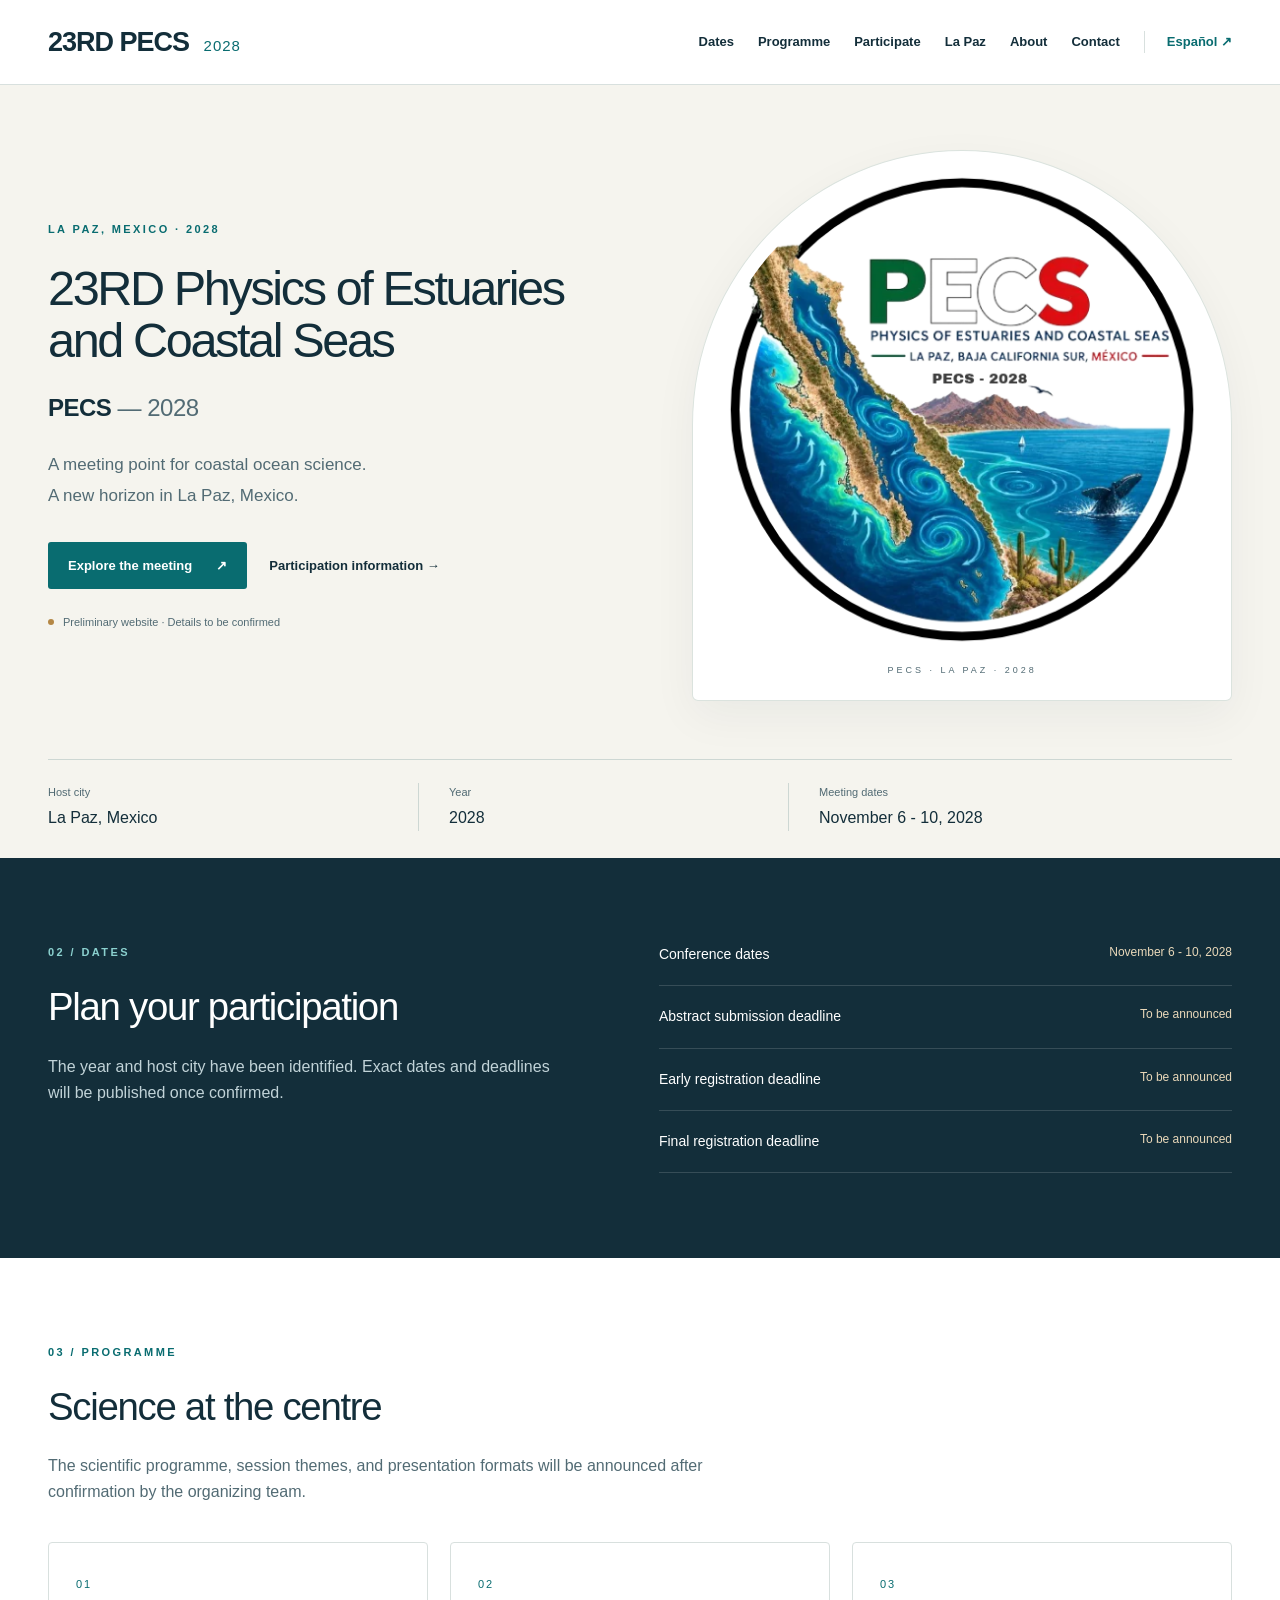
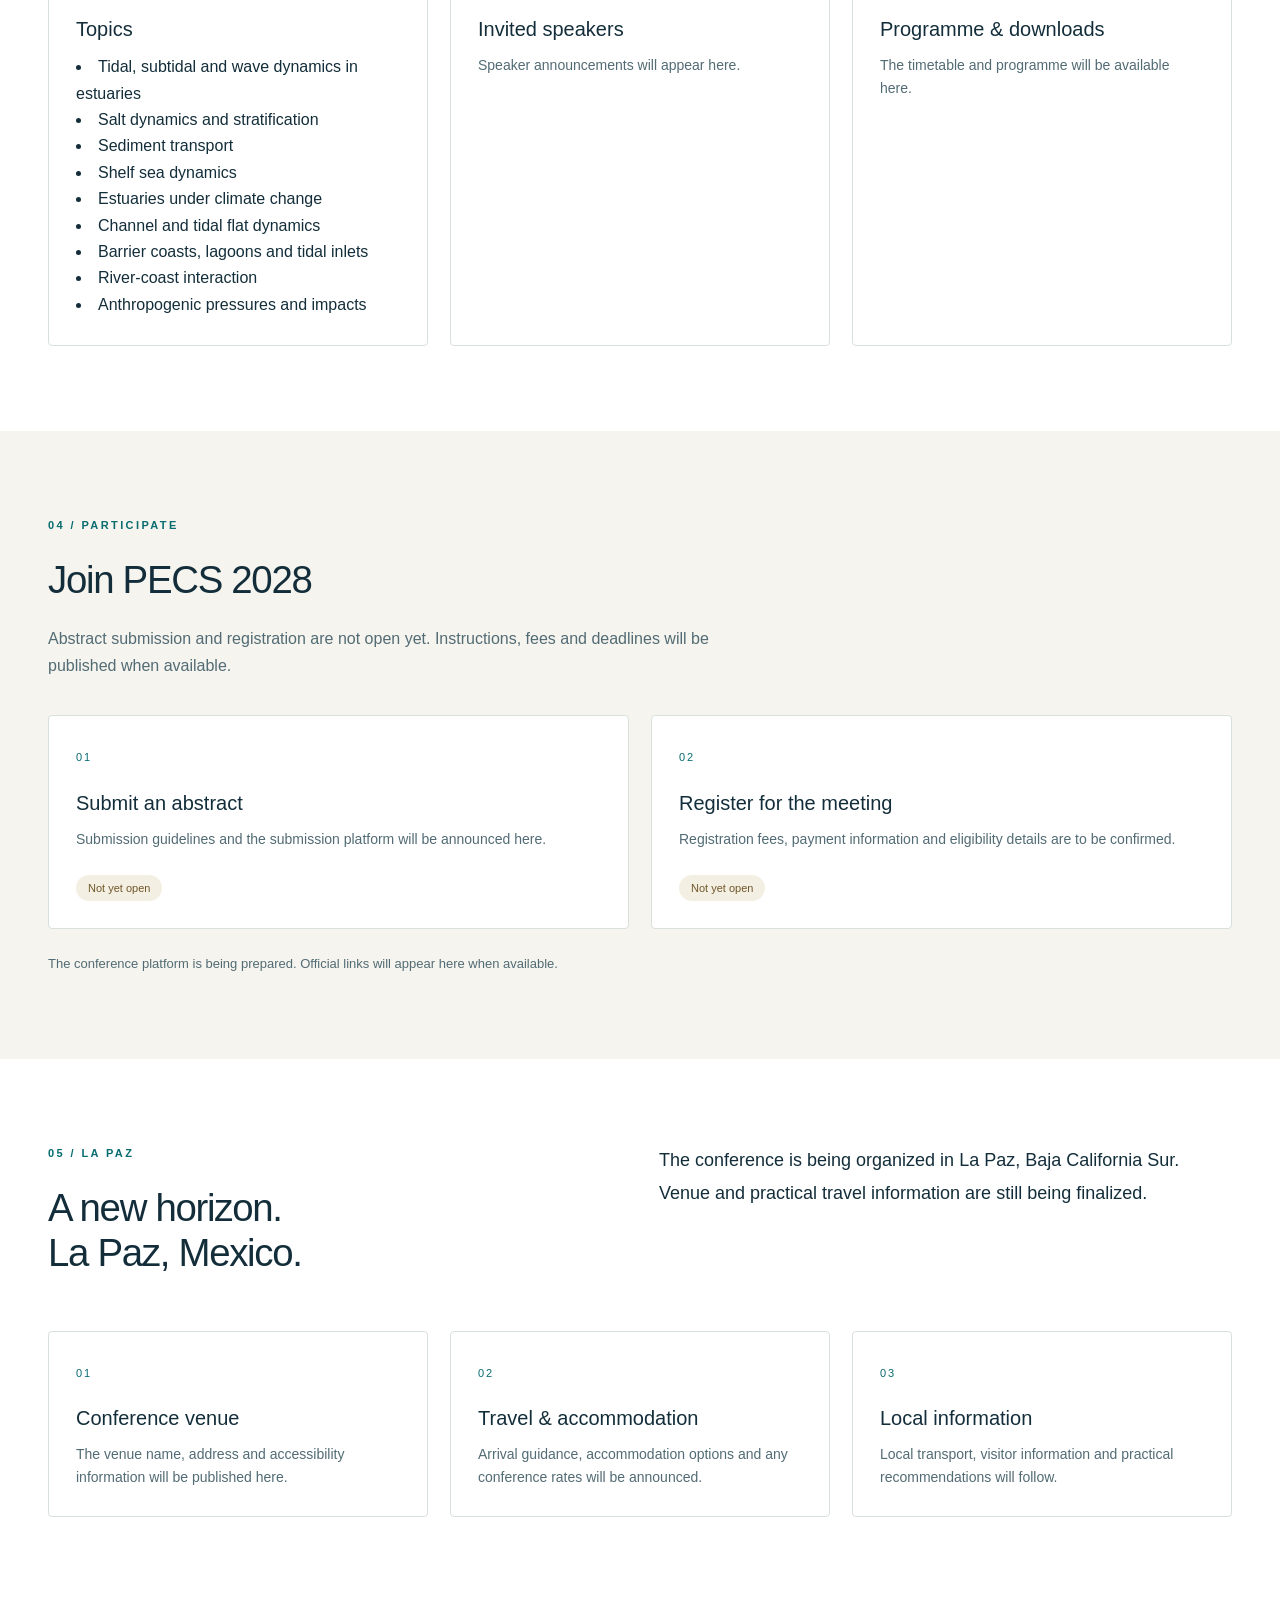
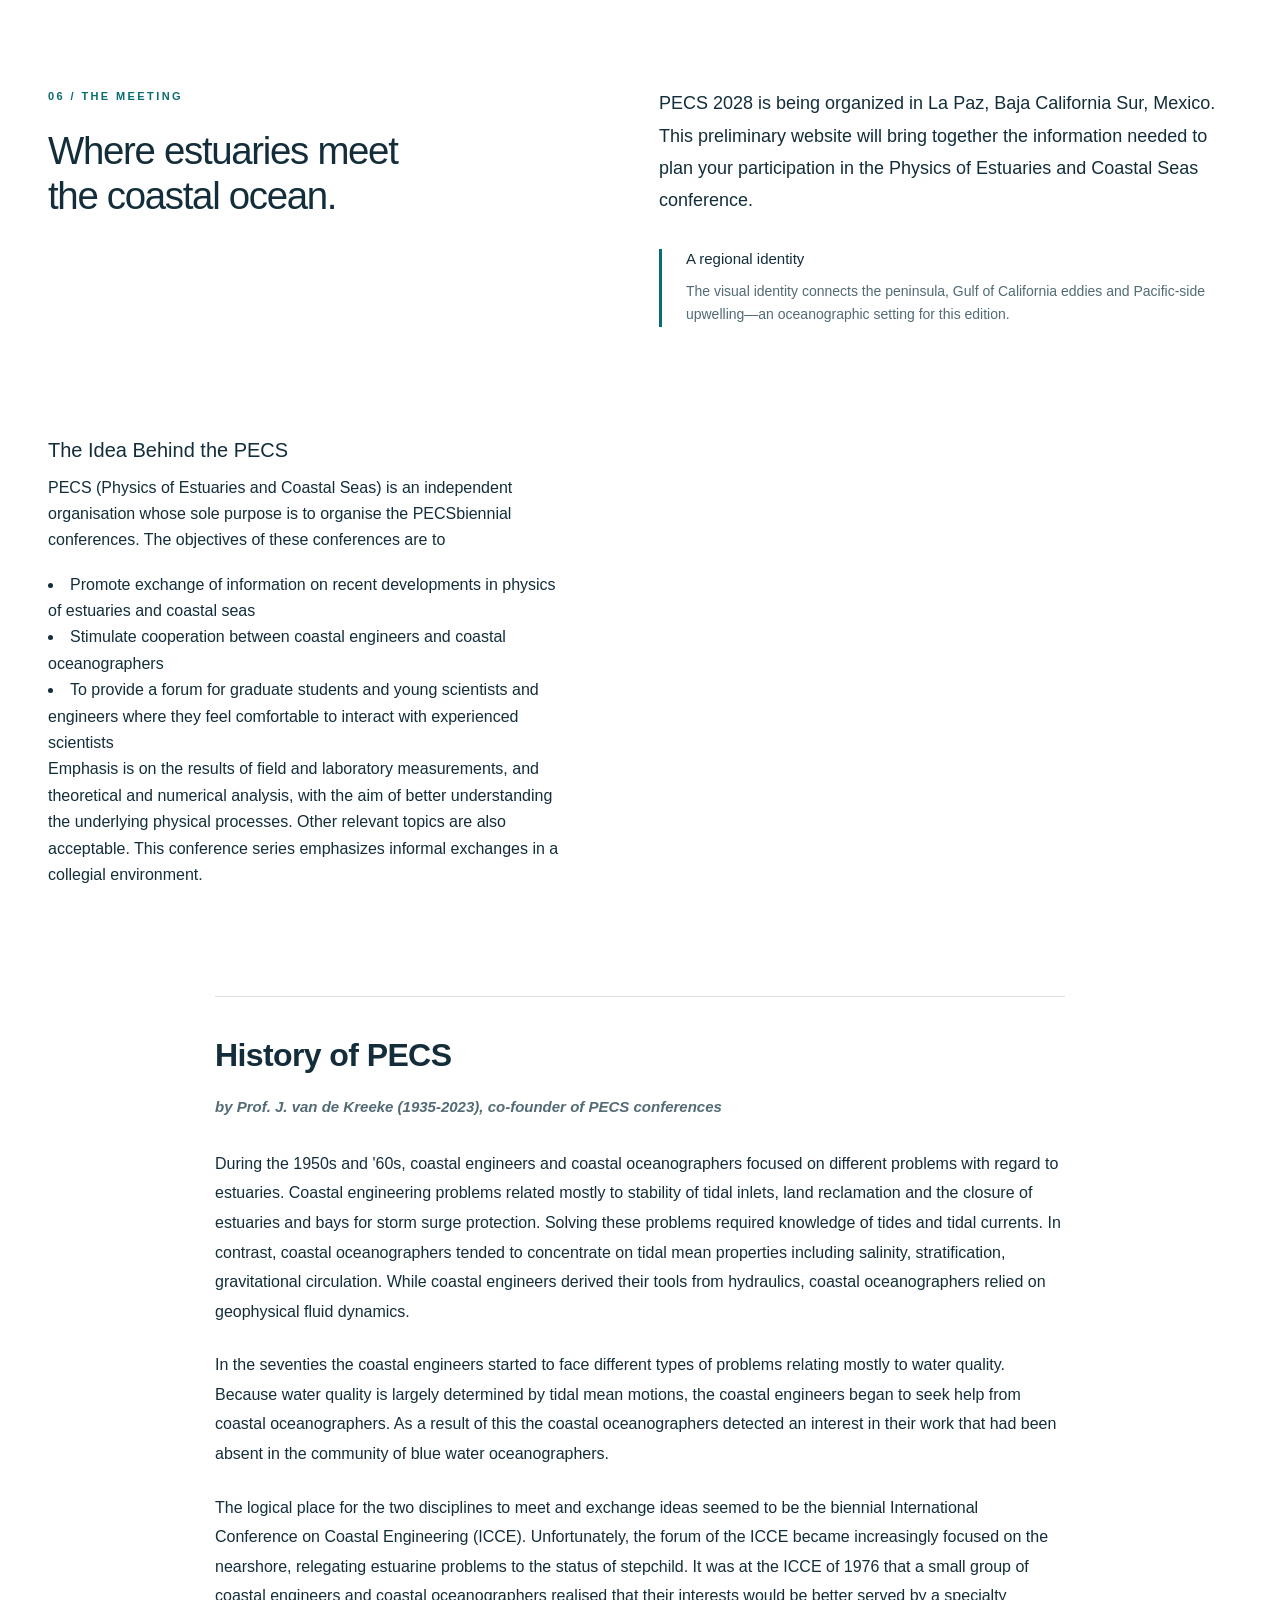
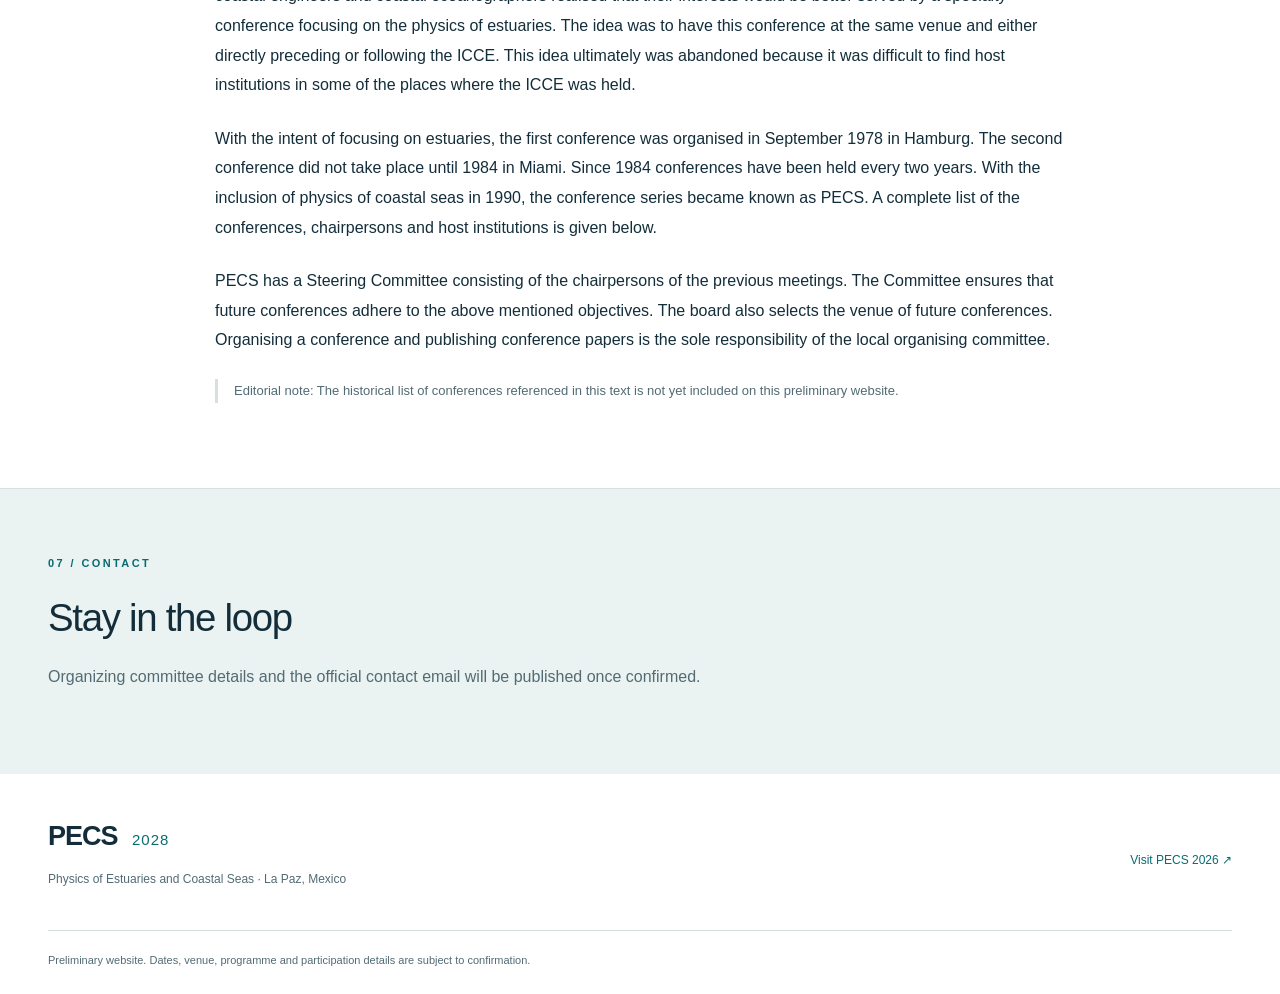
==== commit 55d5f91d: "Update index.html" ====
--- a/index.html
+++ b/index.html
@@ -1,7 +1,7 @@
 <!doctype html>
-<html lang="en"><head><meta charset="utf-8"><meta name="viewport" content="width=device-width,initial-scale=1"><title>23RD PECS 2028 · La Paz, Mexico</title><meta name="description" content="Preliminary website for Physics of Estuaries and Coastal Seas (PECS) 2028 in La Paz, Mexico. Dates, programme and participation information to be announced."><meta name="theme-color" content="#132e3a"><link rel="icon" href="assets/favicon.svg" type="image/svg+xml"><link rel="stylesheet" href="assets/styles.css"><script defer src="assets/config.js"></script><script defer src="assets/main.js"></script></head>
+<html lang="en"><head><meta charset="utf-8"><meta name="viewport" content="width=device-width,initial-scale=1"><title>PECS 2028 · La Paz, Mexico</title><meta name="description" content="Preliminary website for Physics of Estuaries and Coastal Seas (PECS) 2028 in La Paz, Mexico. Dates, programme and participation information to be announced."><meta name="theme-color" content="#132e3a"><link rel="icon" href="assets/favicon.svg" type="image/svg+xml"><link rel="stylesheet" href="assets/styles.css"><script defer src="assets/config.js"></script><script defer src="assets/main.js"></script></head>
 <body><a class="skip" href="#main">Skip to content</a><header><div class="header-inner"><a class="brand" href="#main" aria-label="PECS 2028">23RD PECS <span>2028</span></a><button class="menu-toggle" aria-expanded="false" aria-controls="navigation">Menu</button><nav id="navigation" aria-label="Menu"><a href="#dates">Dates</a><a href="#programme">Programme</a><a href="#participate">Participate</a><a href="#la-paz">La Paz</a><a href="#about">About</a><a href="#contact">Contact</a><a class="language" href="es.html" lang="es">Español ↗</a></nav></div></header>
-<main id="main"><section class="hero"><div class="container hero-grid"><div class="hero-copy"><p class="eyebrow">LA PAZ, MEXICO · 2028</p><h1>Physics of Estuaries<br>and Coastal Seas</h1><p class="edition">PECS <span>— 2028</span></p><p class="intro">A meeting point for coastal ocean science.<br>A new horizon in La Paz, Mexico.</p><div class="actions"><a class="button" href="#about">Explore the meeting <span aria-hidden="true">↗</span></a><a class="text-link" href="#participate">Participation information →</a></div><p class="draft"><span aria-hidden="true"></span>Preliminary website · Details to be confirmed</p></div><div class="hero-art"><img src="assets/pecs-2028-logo.png" alt="PECS 2028 logo with the Baja California peninsula, Gulf of California eddies and Pacific upwelling" width="1024" height="1024"><span class="art-caption">PECS · LA PAZ · 2028</span></div></div><div class="container facts"><div><span>Host city</span><strong>La Paz, Mexico</strong></div><div><span>Year</span><strong>2028</strong></div><div><span>Meeting dates</span><strong>November 6 - 10, 2028</strong></div></div></section>
+<main id="main"><section class="hero"><div class="container hero-grid"><div class="hero-copy"><p class="eyebrow">LA PAZ, MEXICO · 2028</p><h1>23RD Physics of Estuaries<br>and Coastal Seas</h1><p class="edition">PECS <span>— 2028</span></p><p class="intro">A meeting point for coastal ocean science.<br>A new horizon in La Paz, Mexico.</p><div class="actions"><a class="button" href="#about">Explore the meeting <span aria-hidden="true">↗</span></a><a class="text-link" href="#participate">Participation information →</a></div><p class="draft"><span aria-hidden="true"></span>Preliminary website · Details to be confirmed</p></div><div class="hero-art"><img src="assets/pecs-2028-logo.png" alt="PECS 2028 logo with the Baja California peninsula, Gulf of California eddies and Pacific upwelling" width="1024" height="1024"><span class="art-caption">PECS · LA PAZ · 2028</span></div></div><div class="container facts"><div><span>Host city</span><strong>La Paz, Mexico</strong></div><div><span>Year</span><strong>2028</strong></div><div><span>Meeting dates</span><strong>November 6 - 10, 2028</strong></div></div></section>
 
 <section id="dates" class="dates-section"><div class="container section split"><div><p class="eyebrow">02 / DATES</p><h2>Plan your participation</h2><p>The year and host city have been identified. Exact dates and deadlines will be published once confirmed.</p></div><ul class="date-list"><li><span>Conference dates</span><strong>November 6 - 10, 2028</strong></li><li><span>Abstract submission deadline</span><strong>To be announced</strong></li><li><span>Early registration deadline</span><strong>To be announced</strong></li><li><span>Final registration deadline</span><strong>To be announced</strong></li></ul></div></section>
 <section id="programme" class="container section"><p class="eyebrow">03 / PROGRAMME</p><h2>Science at the centre</h2><p class="section-intro">The scientific programme, session themes, and presentation formats will be announced after confirmation by the organizing team.</p>
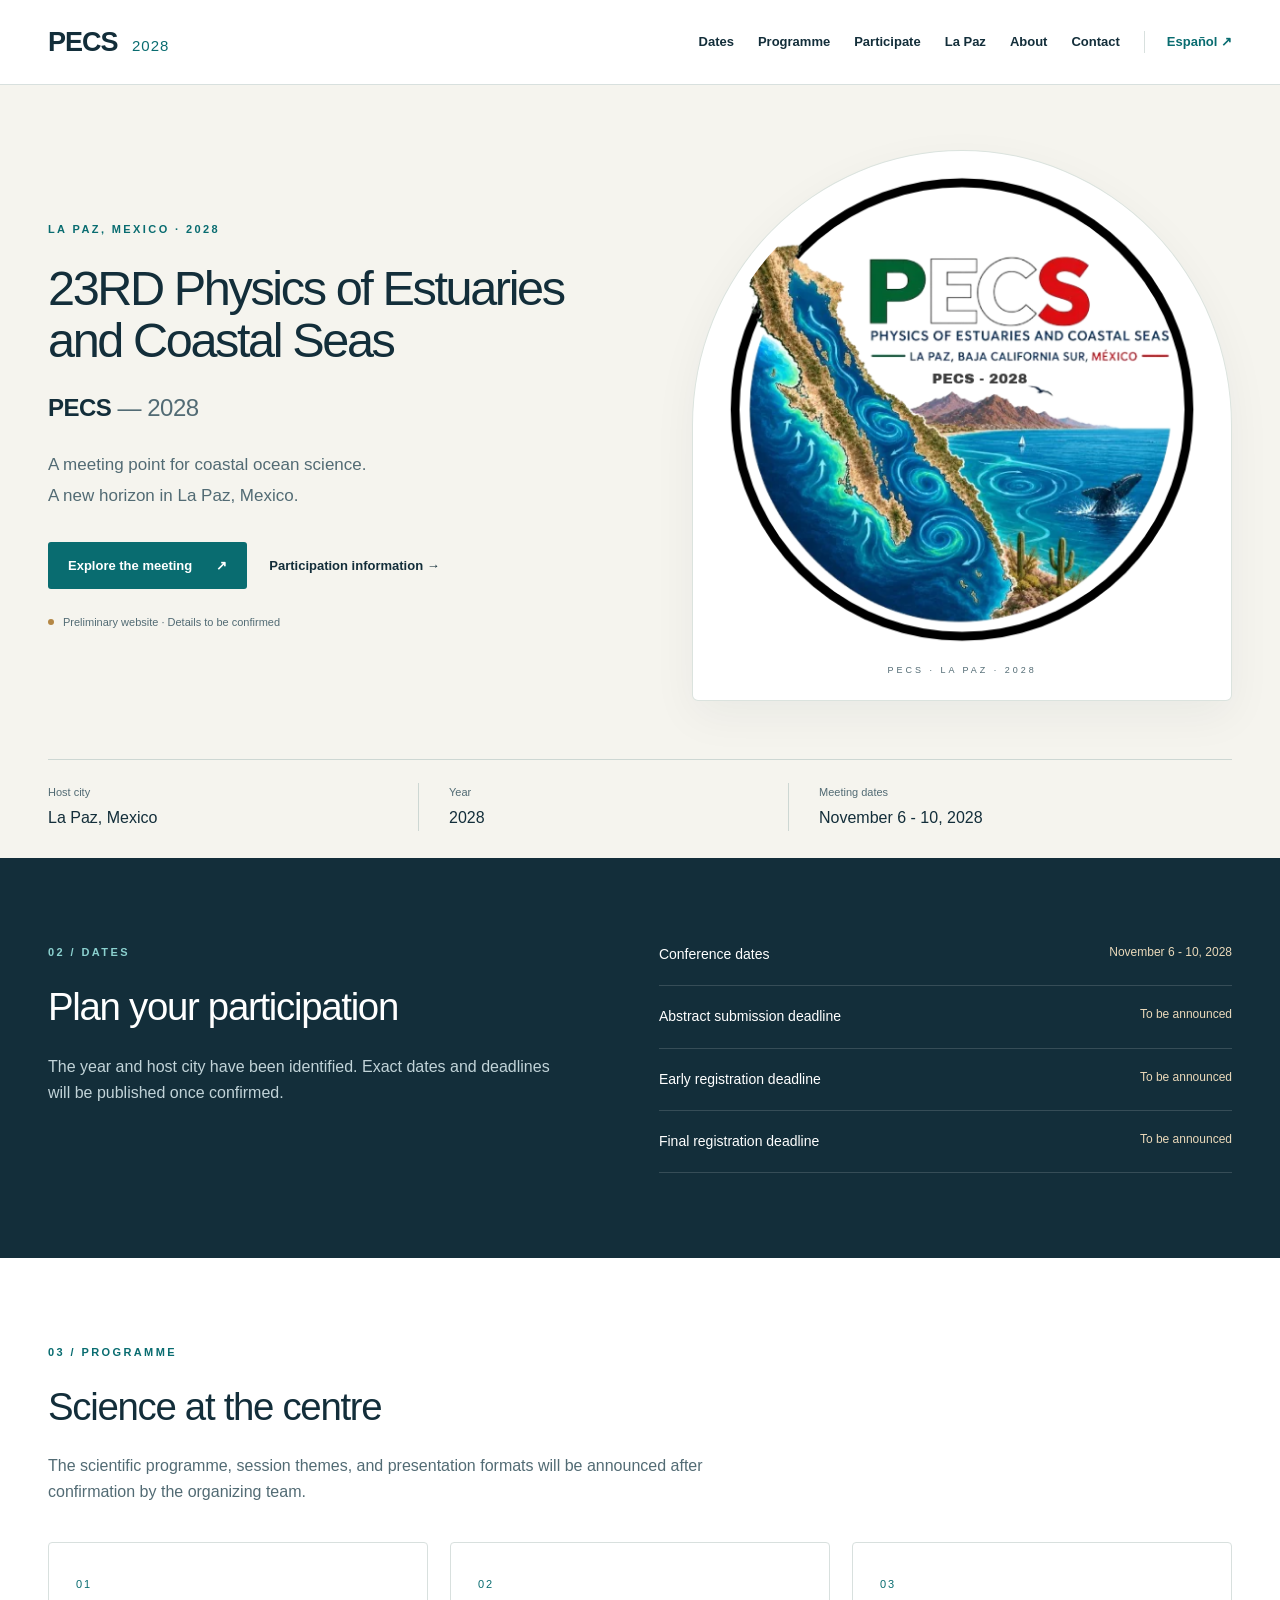
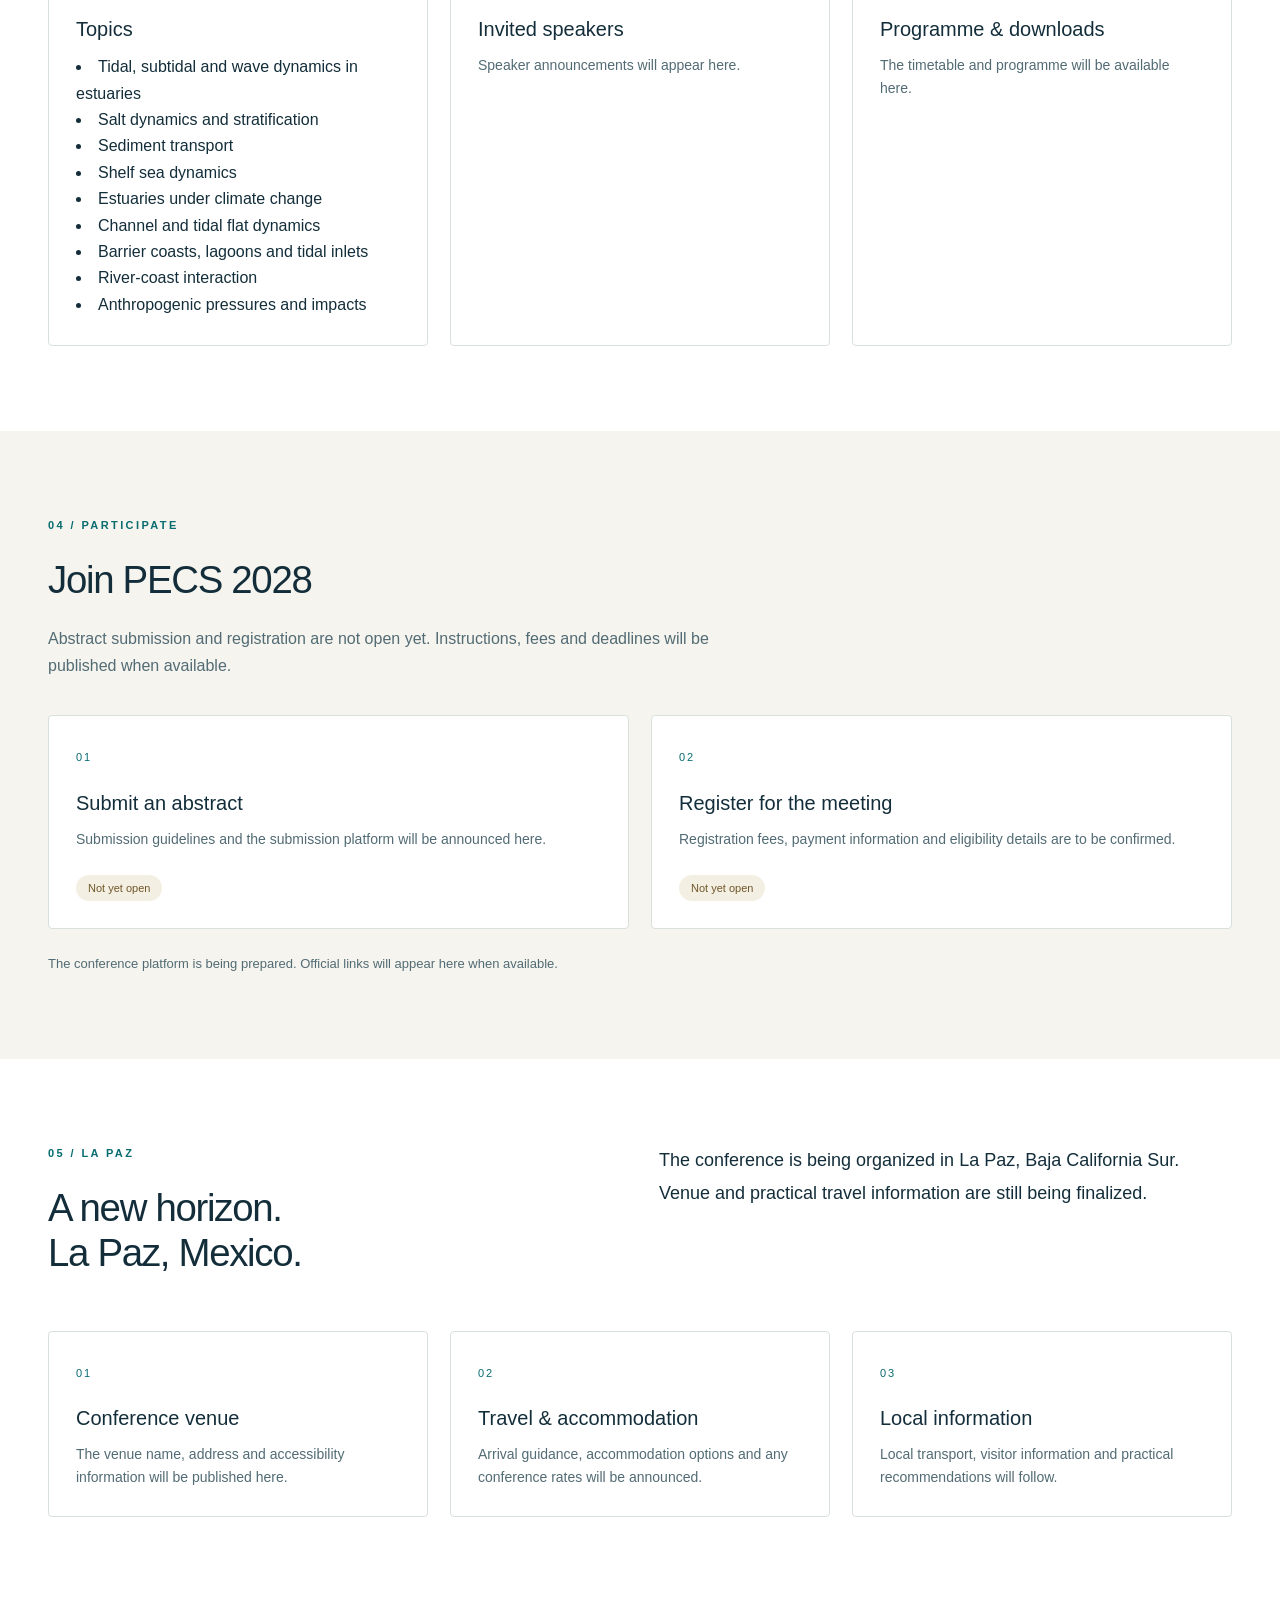
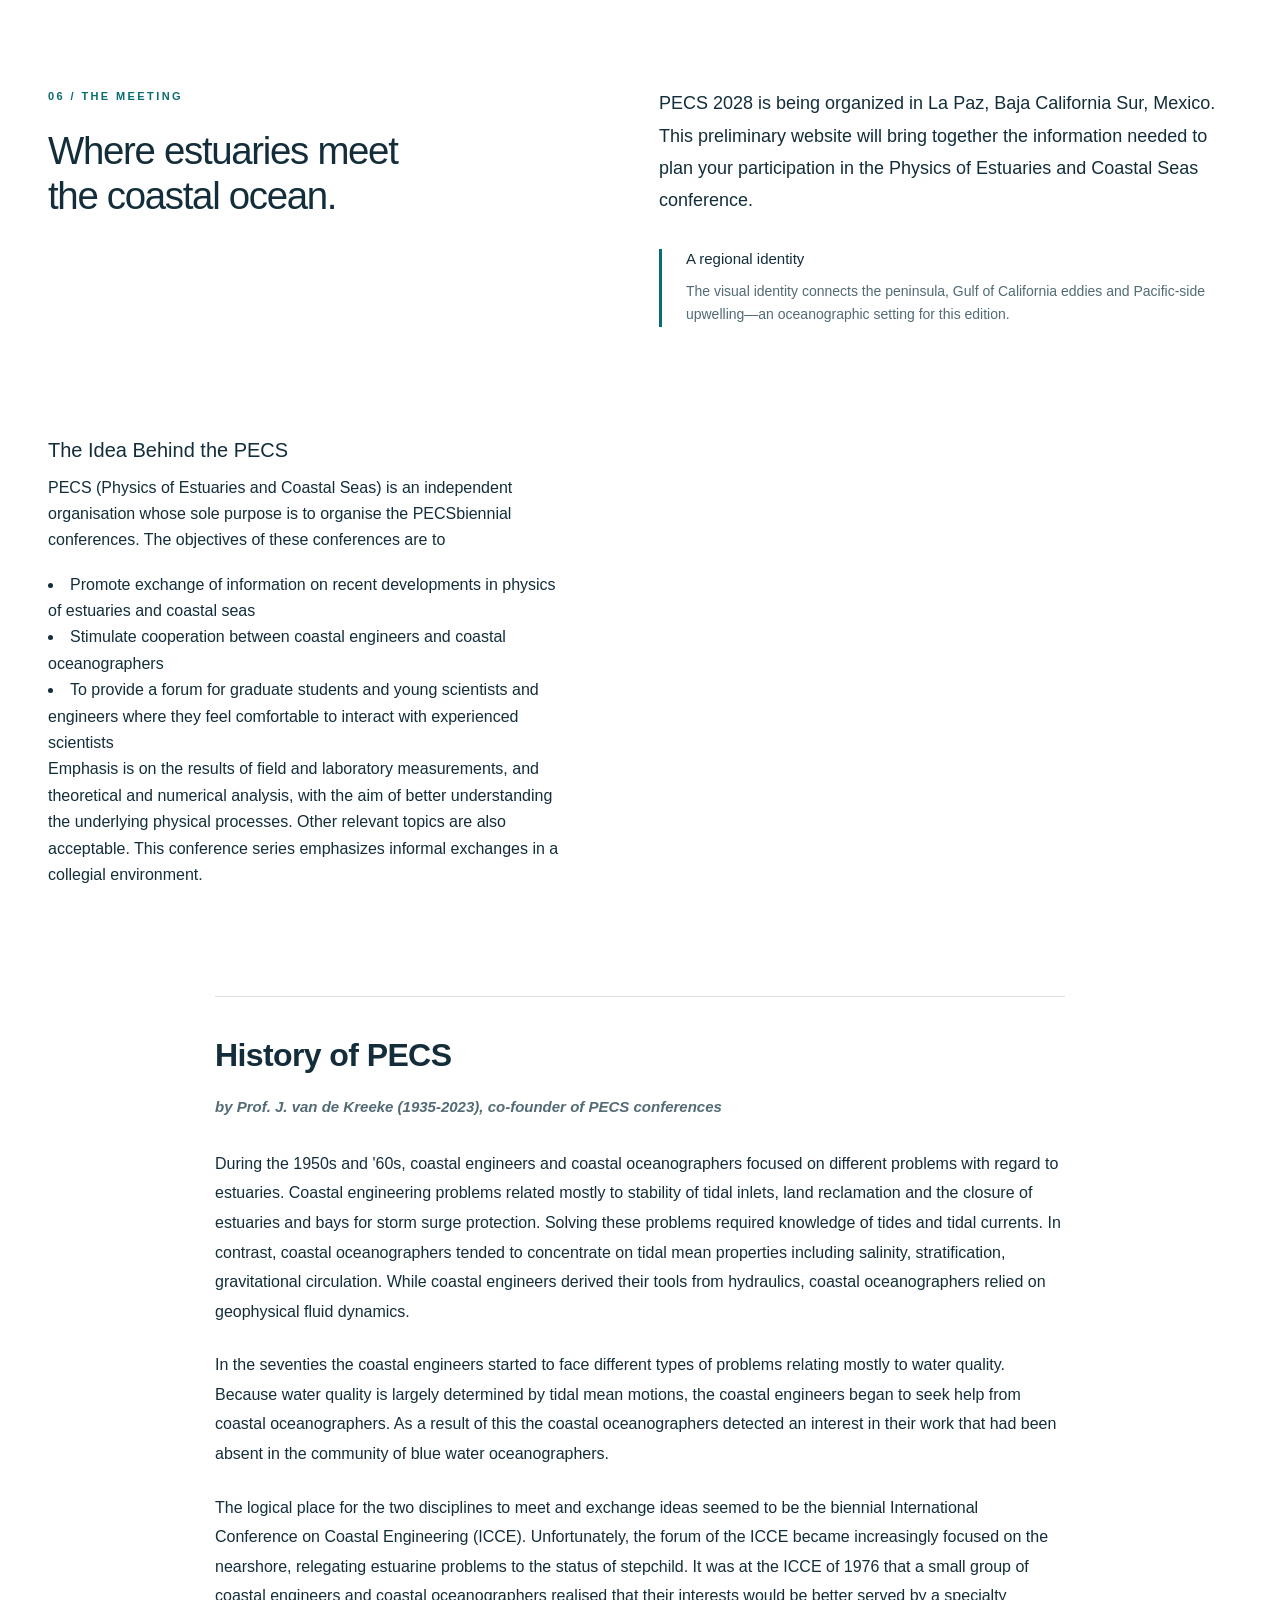
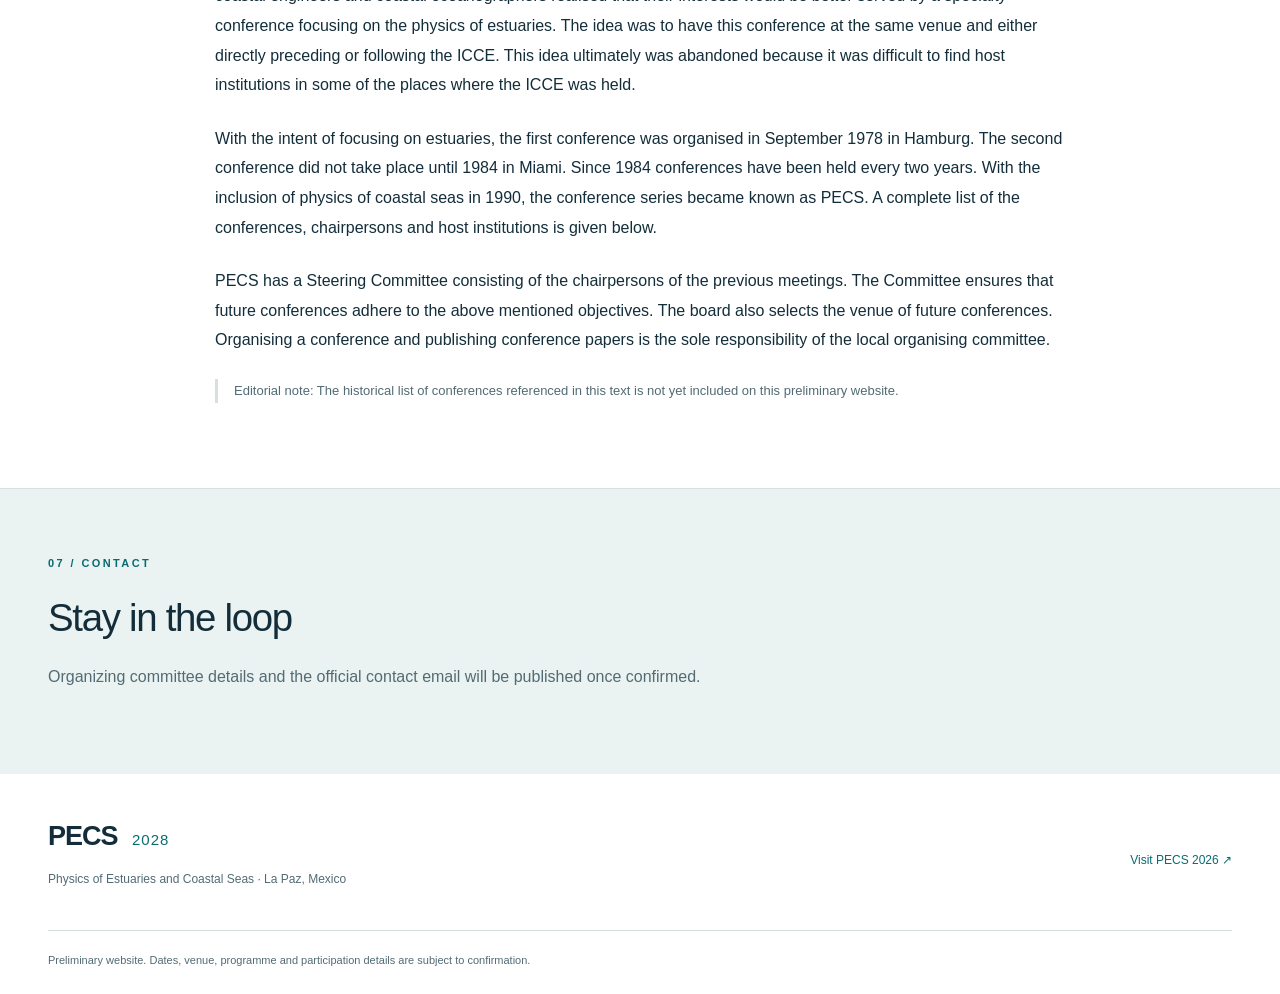
==== commit a5e45b24: "Update index.html" ====
--- a/index.html
+++ b/index.html
@@ -1,6 +1,6 @@
 <!doctype html>
 <html lang="en"><head><meta charset="utf-8"><meta name="viewport" content="width=device-width,initial-scale=1"><title>PECS 2028 · La Paz, Mexico</title><meta name="description" content="Preliminary website for Physics of Estuaries and Coastal Seas (PECS) 2028 in La Paz, Mexico. Dates, programme and participation information to be announced."><meta name="theme-color" content="#132e3a"><link rel="icon" href="assets/favicon.svg" type="image/svg+xml"><link rel="stylesheet" href="assets/styles.css"><script defer src="assets/config.js"></script><script defer src="assets/main.js"></script></head>
-<body><a class="skip" href="#main">Skip to content</a><header><div class="header-inner"><a class="brand" href="#main" aria-label="PECS 2028">23RD PECS <span>2028</span></a><button class="menu-toggle" aria-expanded="false" aria-controls="navigation">Menu</button><nav id="navigation" aria-label="Menu"><a href="#dates">Dates</a><a href="#programme">Programme</a><a href="#participate">Participate</a><a href="#la-paz">La Paz</a><a href="#about">About</a><a href="#contact">Contact</a><a class="language" href="es.html" lang="es">Español ↗</a></nav></div></header>
+<body><a class="skip" href="#main">Skip to content</a><header><div class="header-inner"><a class="brand" href="#main" aria-label="PECS 2028">PECS <span>2028</span></a><button class="menu-toggle" aria-expanded="false" aria-controls="navigation">Menu</button><nav id="navigation" aria-label="Menu"><a href="#dates">Dates</a><a href="#programme">Programme</a><a href="#participate">Participate</a><a href="#la-paz">La Paz</a><a href="#about">About</a><a href="#contact">Contact</a><a class="language" href="es.html" lang="es">Español ↗</a></nav></div></header>
 <main id="main"><section class="hero"><div class="container hero-grid"><div class="hero-copy"><p class="eyebrow">LA PAZ, MEXICO · 2028</p><h1>23RD Physics of Estuaries<br>and Coastal Seas</h1><p class="edition">PECS <span>— 2028</span></p><p class="intro">A meeting point for coastal ocean science.<br>A new horizon in La Paz, Mexico.</p><div class="actions"><a class="button" href="#about">Explore the meeting <span aria-hidden="true">↗</span></a><a class="text-link" href="#participate">Participation information →</a></div><p class="draft"><span aria-hidden="true"></span>Preliminary website · Details to be confirmed</p></div><div class="hero-art"><img src="assets/pecs-2028-logo.png" alt="PECS 2028 logo with the Baja California peninsula, Gulf of California eddies and Pacific upwelling" width="1024" height="1024"><span class="art-caption">PECS · LA PAZ · 2028</span></div></div><div class="container facts"><div><span>Host city</span><strong>La Paz, Mexico</strong></div><div><span>Year</span><strong>2028</strong></div><div><span>Meeting dates</span><strong>November 6 - 10, 2028</strong></div></div></section>
 
 <section id="dates" class="dates-section"><div class="container section split"><div><p class="eyebrow">02 / DATES</p><h2>Plan your participation</h2><p>The year and host city have been identified. Exact dates and deadlines will be published once confirmed.</p></div><ul class="date-list"><li><span>Conference dates</span><strong>November 6 - 10, 2028</strong></li><li><span>Abstract submission deadline</span><strong>To be announced</strong></li><li><span>Early registration deadline</span><strong>To be announced</strong></li><li><span>Final registration deadline</span><strong>To be announced</strong></li></ul></div></section>
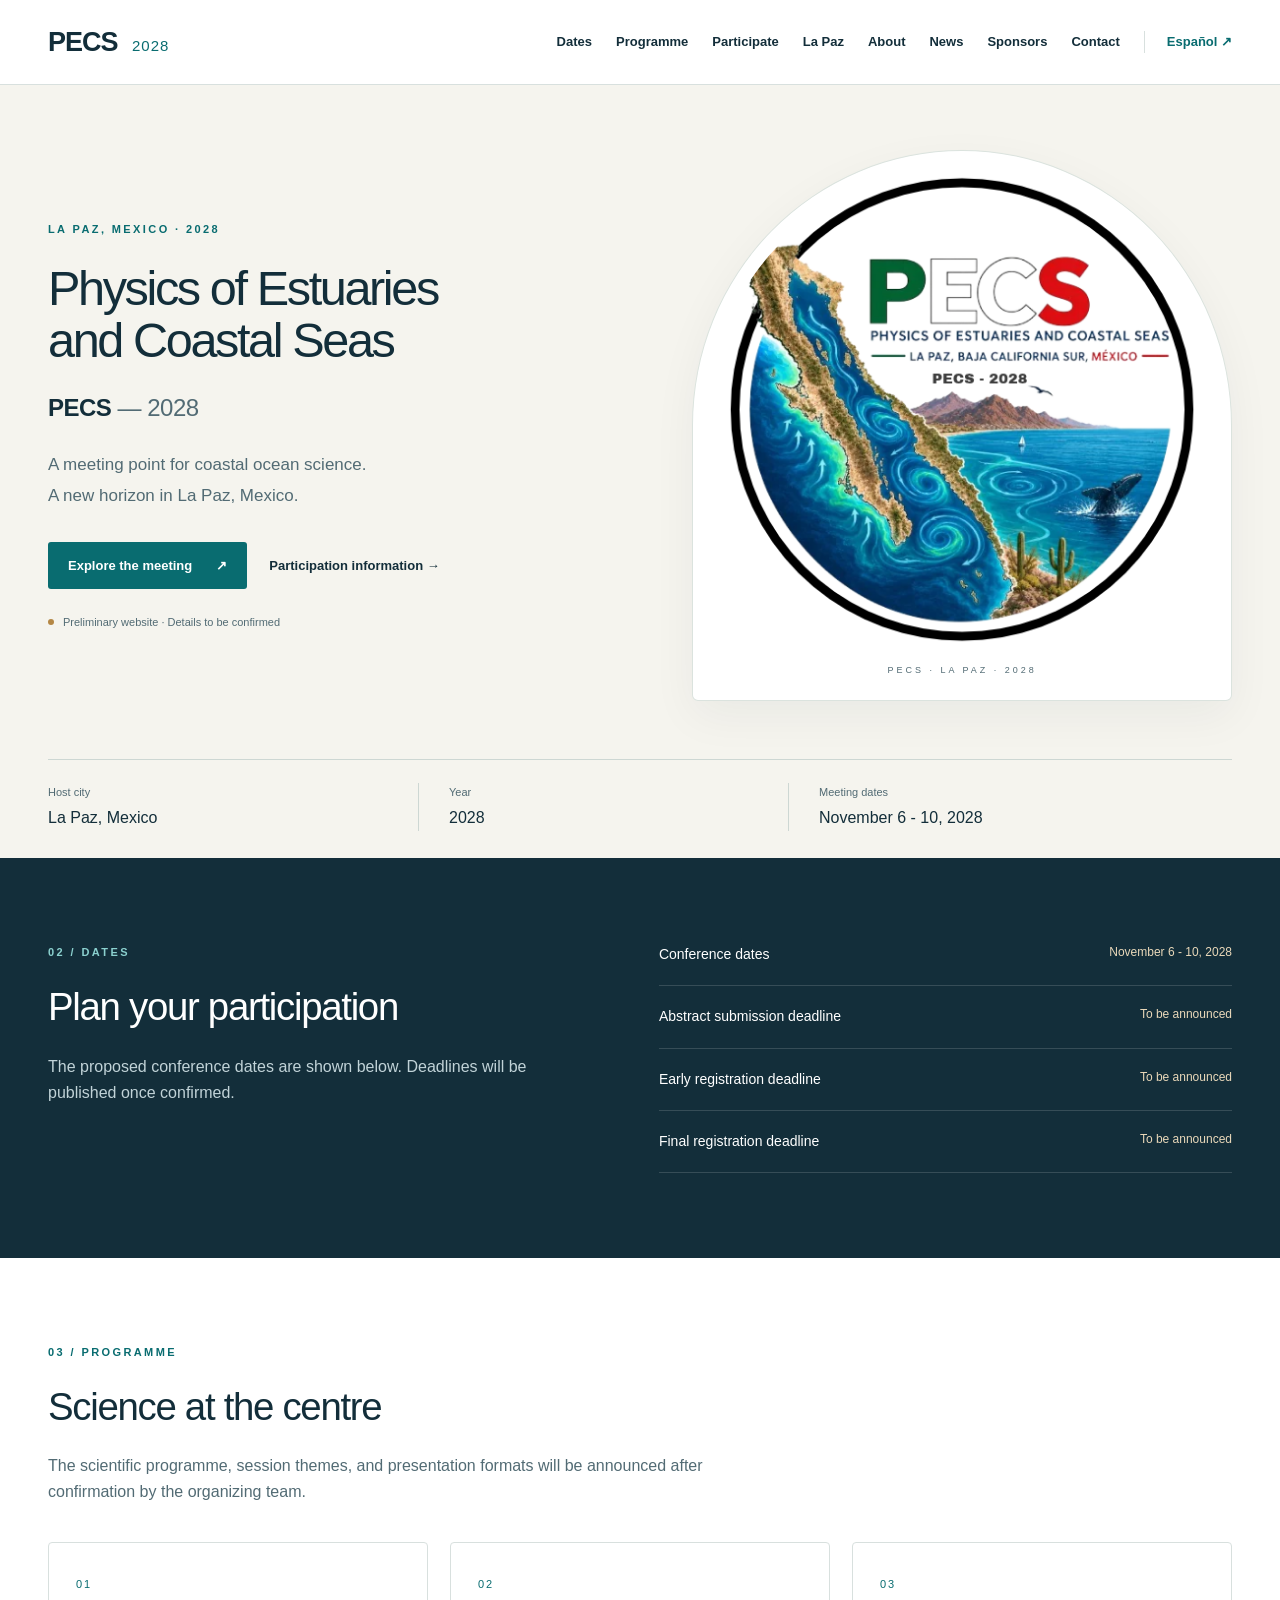
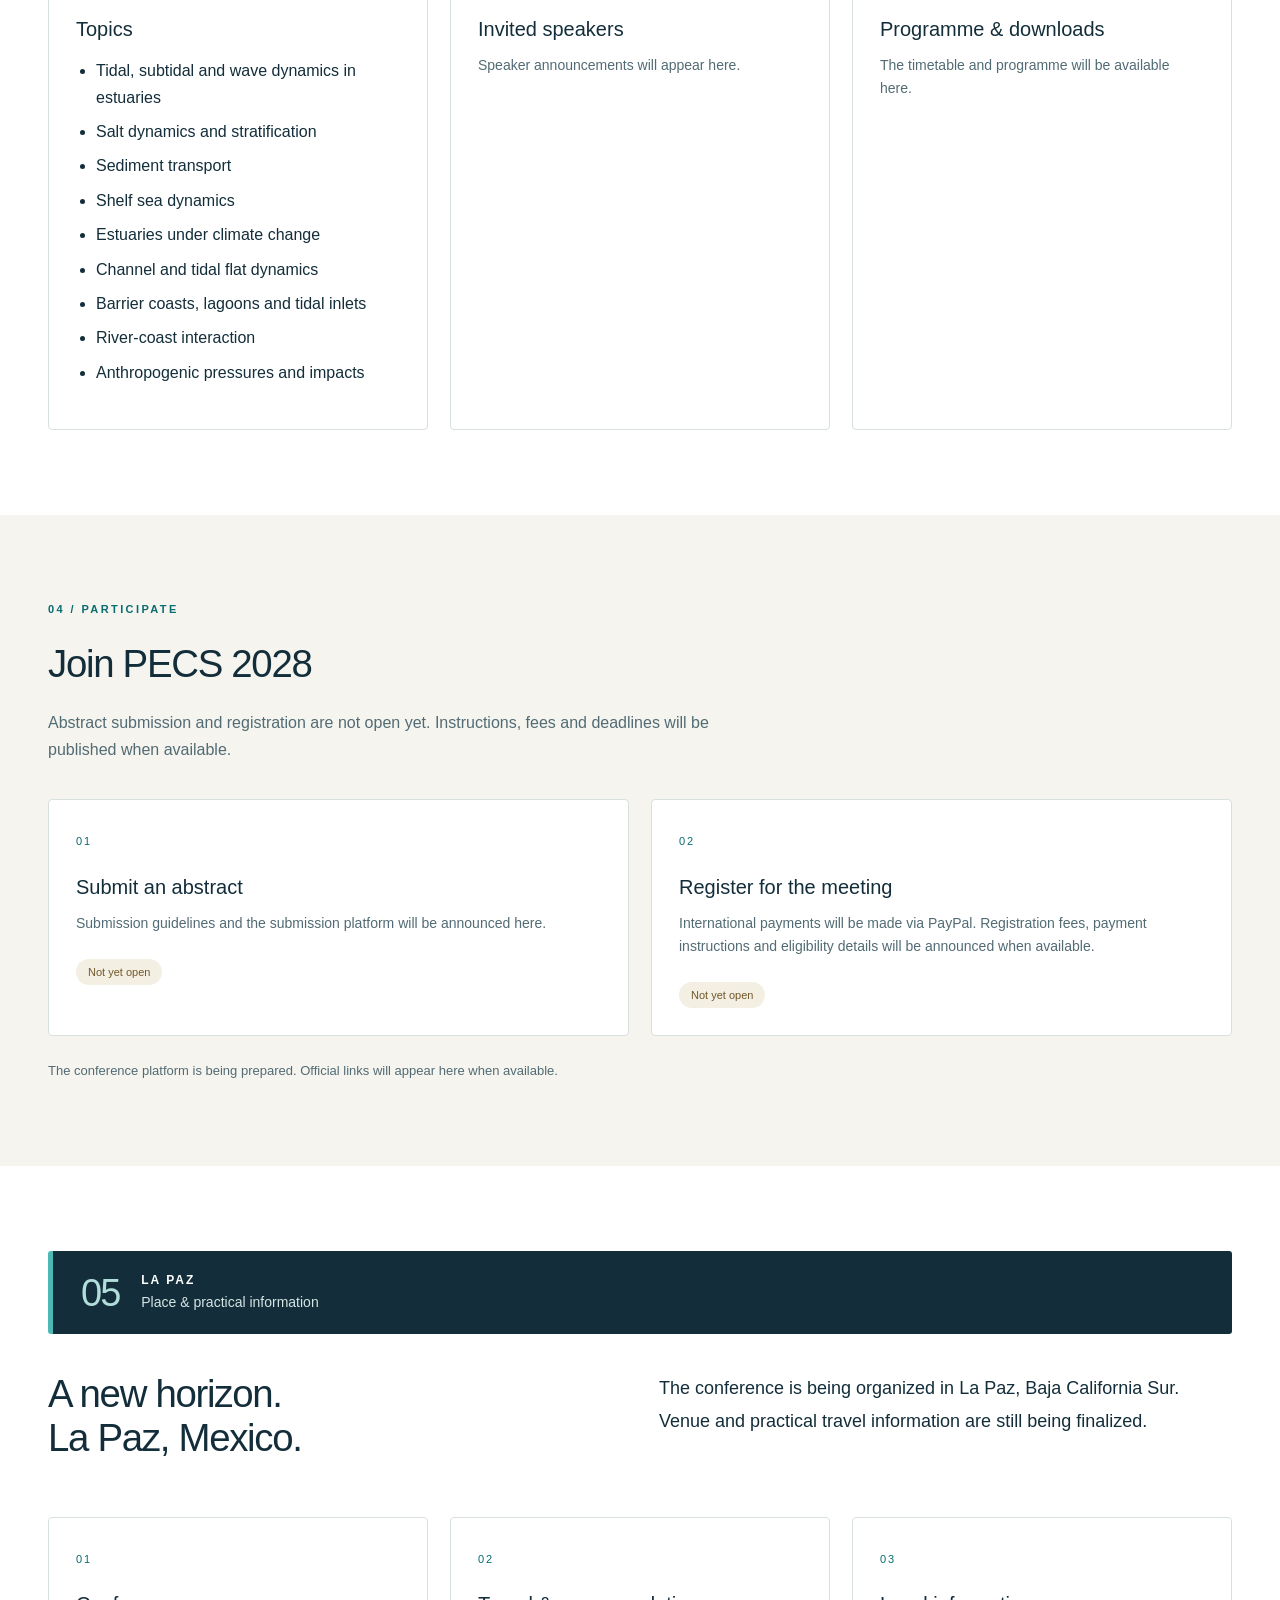
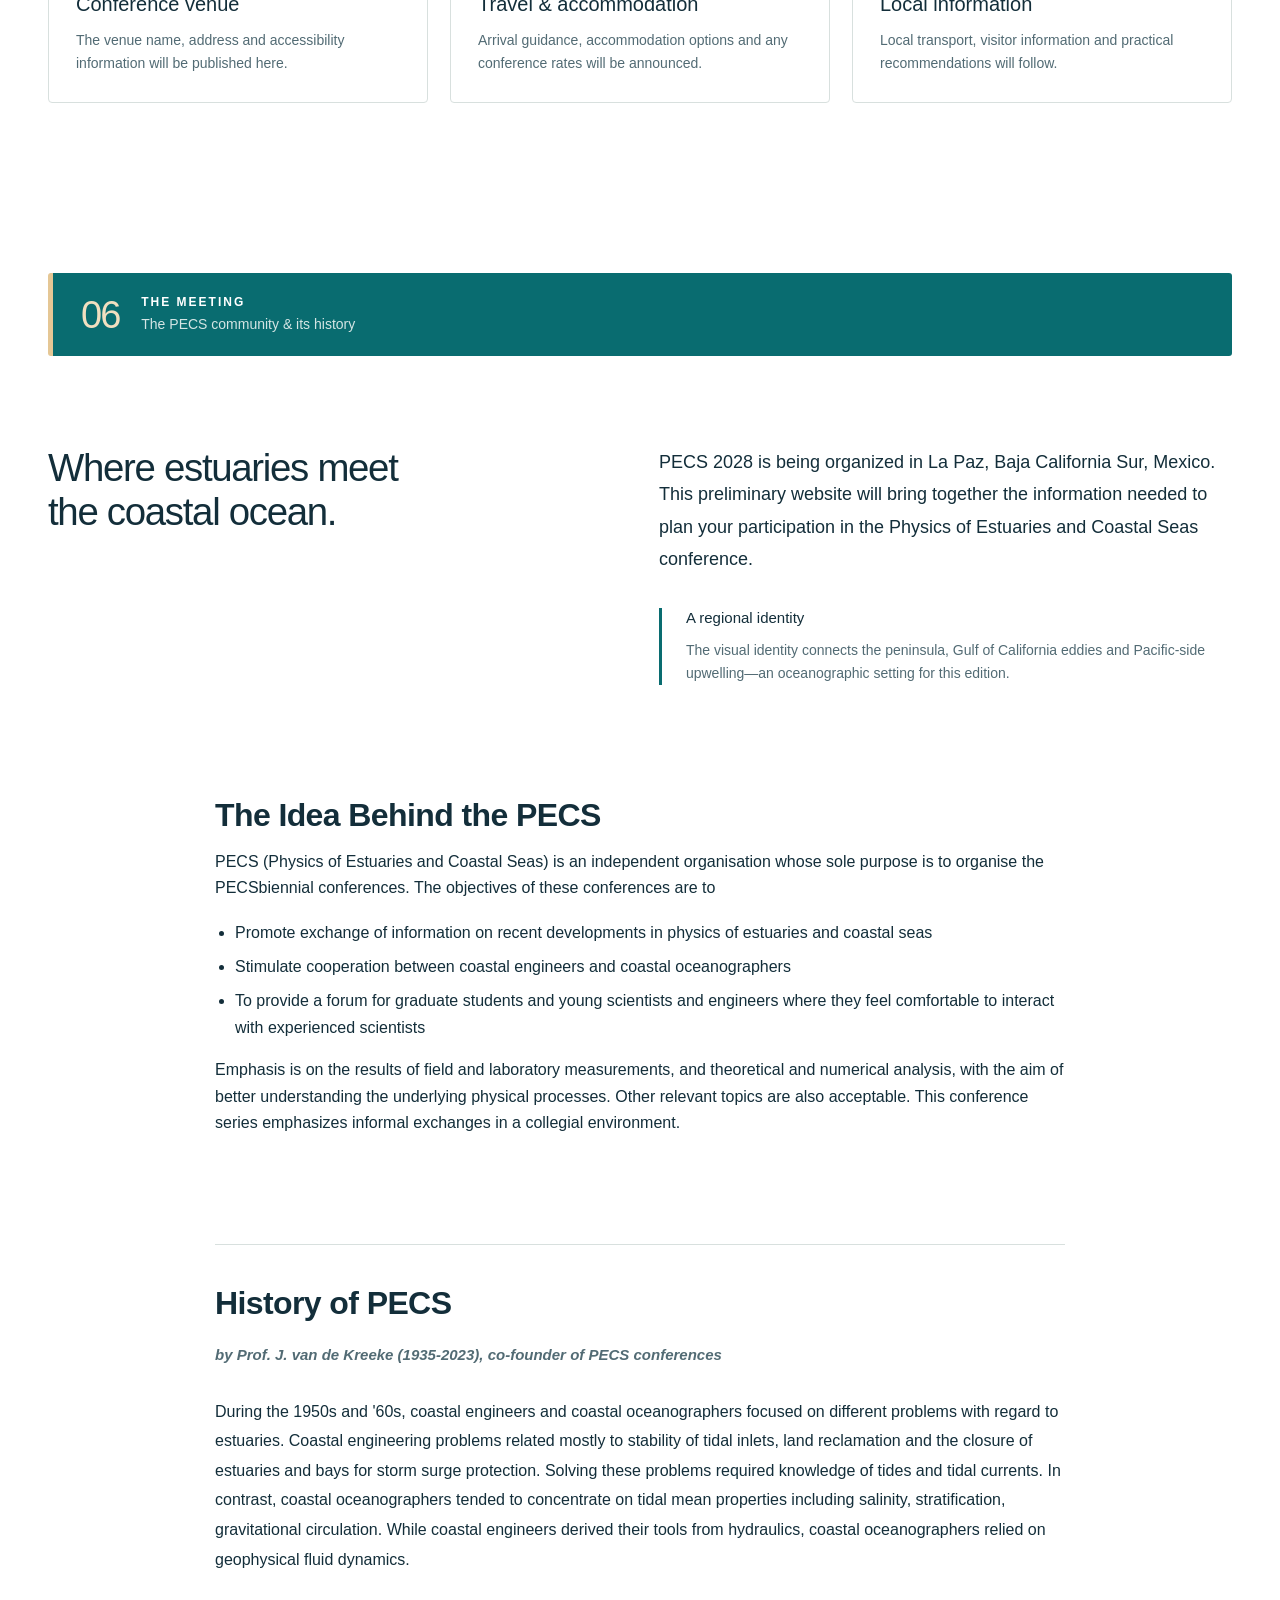
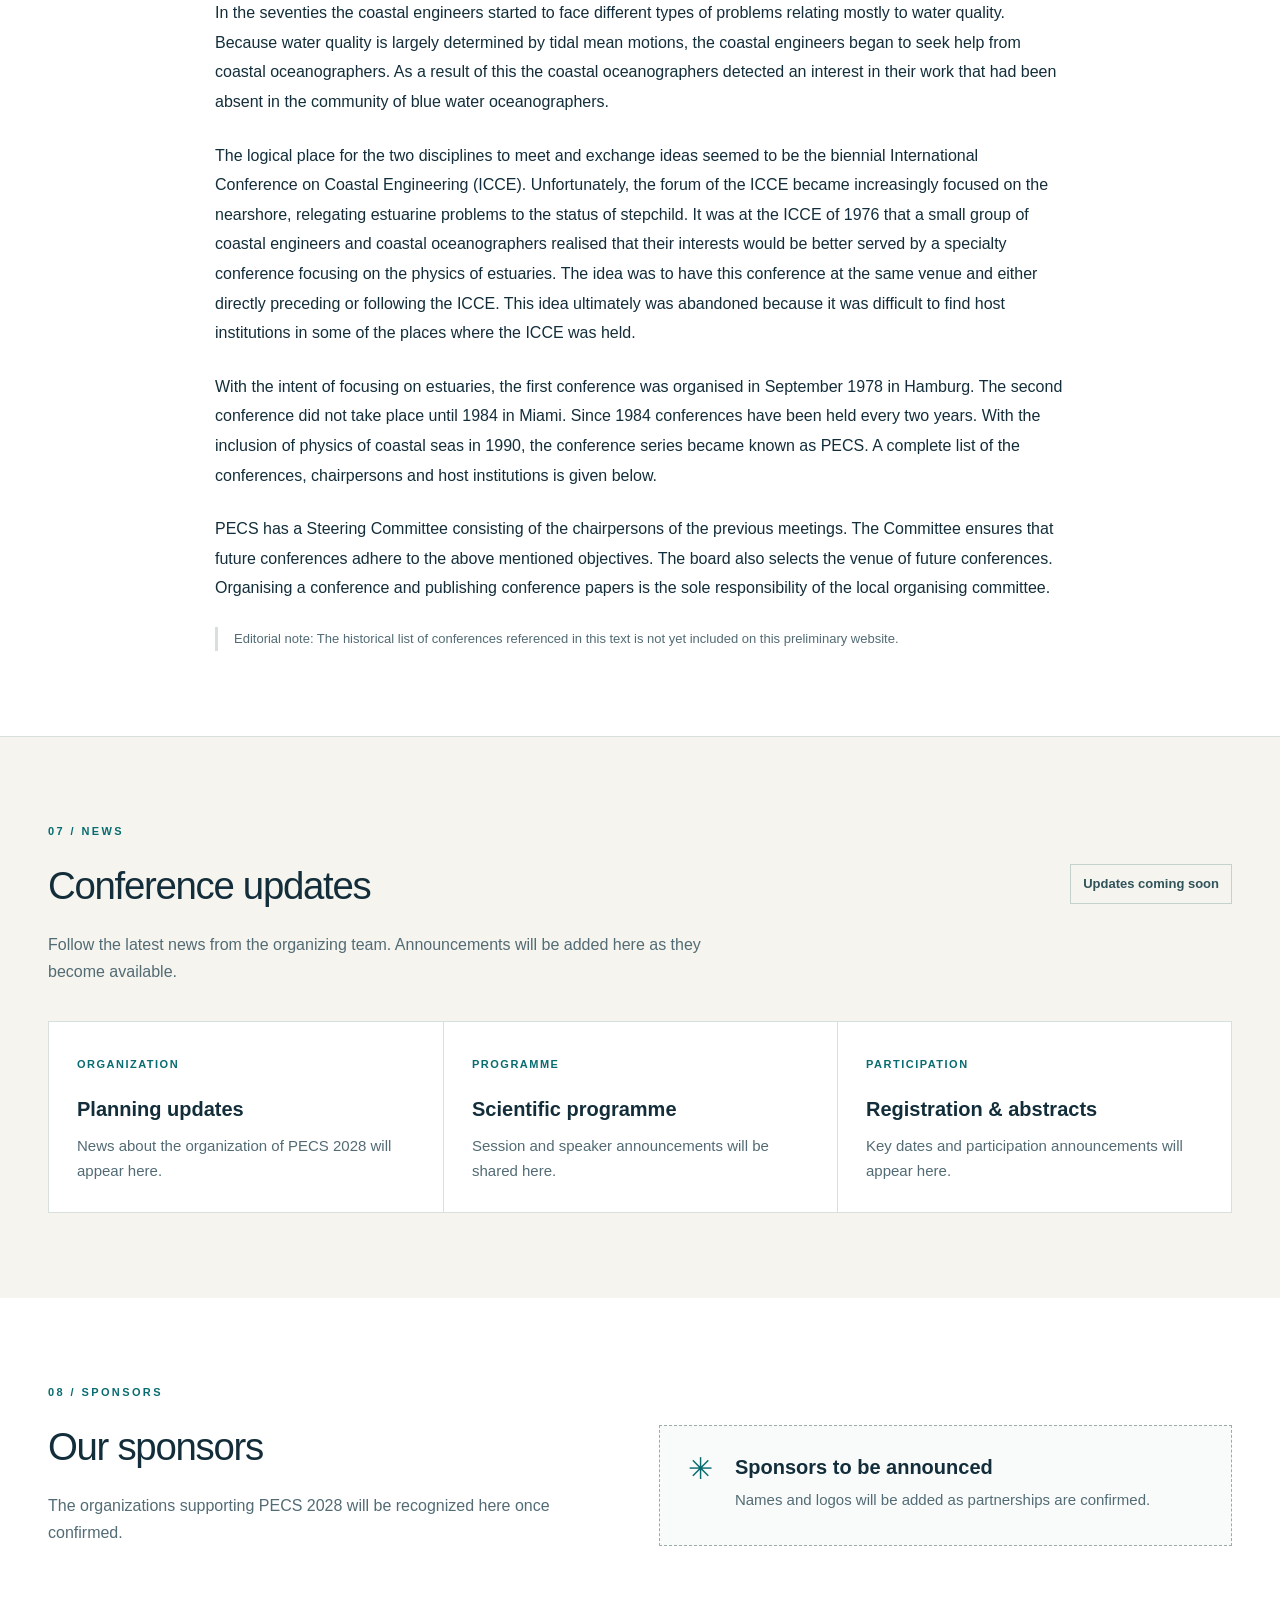
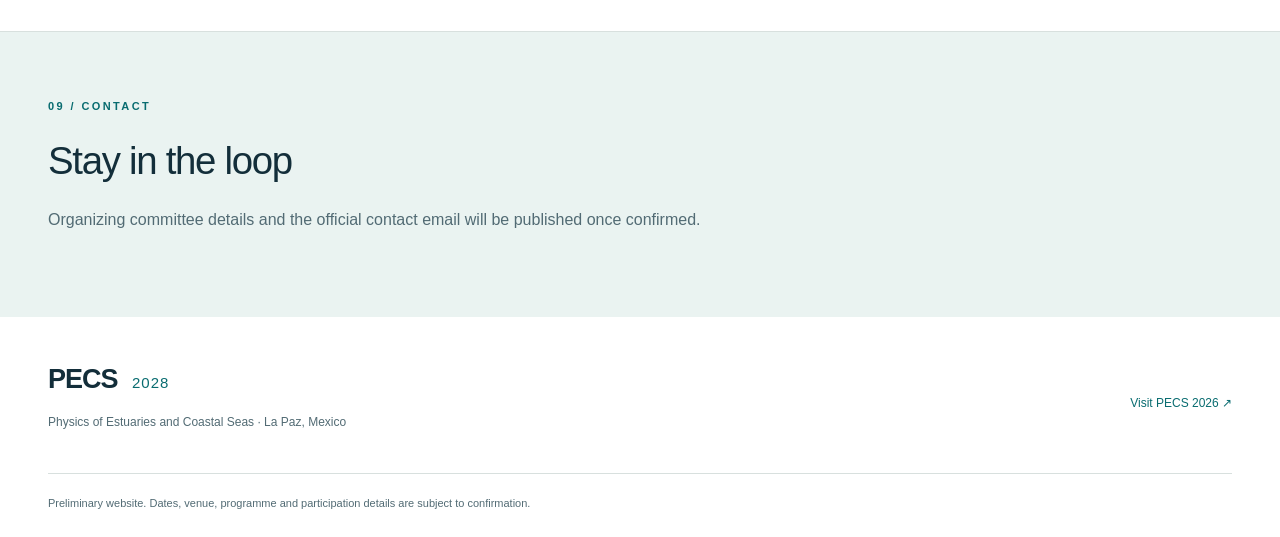
==== commit 58508ae1: "Add files via upload" ====
--- a/index.html
+++ b/index.html
@@ -1,52 +1,49 @@
-<!doctype html>
-<html lang="en"><head><meta charset="utf-8"><meta name="viewport" content="width=device-width,initial-scale=1"><title>PECS 2028 · La Paz, Mexico</title><meta name="description" content="Preliminary website for Physics of Estuaries and Coastal Seas (PECS) 2028 in La Paz, Mexico. Dates, programme and participation information to be announced."><meta name="theme-color" content="#132e3a"><link rel="icon" href="assets/favicon.svg" type="image/svg+xml"><link rel="stylesheet" href="assets/styles.css"><script defer src="assets/config.js"></script><script defer src="assets/main.js"></script></head>
-<body><a class="skip" href="#main">Skip to content</a><header><div class="header-inner"><a class="brand" href="#main" aria-label="PECS 2028">PECS <span>2028</span></a><button class="menu-toggle" aria-expanded="false" aria-controls="navigation">Menu</button><nav id="navigation" aria-label="Menu"><a href="#dates">Dates</a><a href="#programme">Programme</a><a href="#participate">Participate</a><a href="#la-paz">La Paz</a><a href="#about">About</a><a href="#contact">Contact</a><a class="language" href="es.html" lang="es">Español ↗</a></nav></div></header>
-<main id="main"><section class="hero"><div class="container hero-grid"><div class="hero-copy"><p class="eyebrow">LA PAZ, MEXICO · 2028</p><h1>23RD Physics of Estuaries<br>and Coastal Seas</h1><p class="edition">PECS <span>— 2028</span></p><p class="intro">A meeting point for coastal ocean science.<br>A new horizon in La Paz, Mexico.</p><div class="actions"><a class="button" href="#about">Explore the meeting <span aria-hidden="true">↗</span></a><a class="text-link" href="#participate">Participation information →</a></div><p class="draft"><span aria-hidden="true"></span>Preliminary website · Details to be confirmed</p></div><div class="hero-art"><img src="assets/pecs-2028-logo.png" alt="PECS 2028 logo with the Baja California peninsula, Gulf of California eddies and Pacific upwelling" width="1024" height="1024"><span class="art-caption">PECS · LA PAZ · 2028</span></div></div><div class="container facts"><div><span>Host city</span><strong>La Paz, Mexico</strong></div><div><span>Year</span><strong>2028</strong></div><div><span>Meeting dates</span><strong>November 6 - 10, 2028</strong></div></div></section>
+<!DOCTYPE html>
 
-<section id="dates" class="dates-section"><div class="container section split"><div><p class="eyebrow">02 / DATES</p><h2>Plan your participation</h2><p>The year and host city have been identified. Exact dates and deadlines will be published once confirmed.</p></div><ul class="date-list"><li><span>Conference dates</span><strong>November 6 - 10, 2028</strong></li><li><span>Abstract submission deadline</span><strong>To be announced</strong></li><li><span>Early registration deadline</span><strong>To be announced</strong></li><li><span>Final registration deadline</span><strong>To be announced</strong></li></ul></div></section>
-<section id="programme" class="container section"><p class="eyebrow">03 / PROGRAMME</p><h2>Science at the centre</h2><p class="section-intro">The scientific programme, session themes, and presentation formats will be announced after confirmation by the organizing team.</p>
-  <div class="cards">
-  <article class="card">
-    <span class="card-number">01</span><h3>Topics</h3>
-      <li>Tidal, subtidal and wave dynamics in estuaries</li>
-      <li>Salt dynamics and stratification</li>
-      <li>Sediment transport</li>
-      <li>Shelf sea dynamics</li>
-      <li>Estuaries under climate change</li>
-      <li>Channel and tidal flat dynamics</li>
-      <li>Barrier coasts, lagoons and tidal inlets</li>
-      <li>River-coast interaction</li>
-      <li>Anthropogenic pressures and impacts</li>
-    </article><article class="card">
-    <span class="card-number">02</span><h3>Invited speakers</h3><p>Speaker announcements will appear here.</p></article>
-  <article class="card">
-    <span class="card-number">03</span><h3>Programme & downloads</h3><p>The timetable and programme will be available here.</p></article>
-  </div>
+<html lang="en"><head><meta charset="utf-8"/><meta content="width=device-width,initial-scale=1" name="viewport"/><title>PECS 2028 · La Paz, Mexico</title><meta content="Preliminary website for Physics of Estuaries and Coastal Seas (PECS) 2028 in La Paz, Mexico. Dates, programme and participation information to be announced." name="description"/><meta content="#132e3a" name="theme-color"/><link href="assets/favicon.svg" rel="icon" type="image/svg+xml"/><link href="assets/styles.css" rel="stylesheet"/><script defer="" src="assets/config.js"></script><script defer="" src="assets/main.js"></script></head>
+<body><a class="skip" href="#main">Skip to content</a><header><div class="header-inner"><a aria-label="PECS 2028" class="brand" href="#main">PECS <span>2028</span></a><button aria-controls="navigation" aria-expanded="false" class="menu-toggle">Menu</button><nav aria-label="Menu" id="navigation"><a href="#dates">Dates</a><a href="#programme">Programme</a><a href="#participate">Participate</a><a href="#la-paz">La Paz</a><a href="#about">About</a><a href="#news">News</a><a href="#sponsors">Sponsors</a><a href="#contact">Contact</a><a class="language" href="es.html" lang="es">Español ↗</a></nav></div></header>
+<main id="main"><section class="hero"><div class="container hero-grid"><div class="hero-copy"><p class="eyebrow">LA PAZ, MEXICO · 2028</p><h1>Physics of Estuaries<br/>and Coastal Seas</h1><p class="edition">PECS <span>— 2028</span></p><p class="intro">A meeting point for coastal ocean science.<br/>A new horizon in La Paz, Mexico.</p><div class="actions"><a class="button" href="#about">Explore the meeting <span aria-hidden="true">↗</span></a><a class="text-link" href="#participate">Participation information →</a></div><p class="draft"><span aria-hidden="true"></span>Preliminary website · Details to be confirmed</p></div><div class="hero-art"><img alt="PECS 2028 logo with the Baja California peninsula, Gulf of California eddies and Pacific upwelling" height="1024" src="assets/pecs-2028-logo.png" width="1024"/><span class="art-caption">PECS · LA PAZ · 2028</span></div></div><div class="container facts"><div><span>Host city</span><strong>La Paz, Mexico</strong></div><div><span>Year</span><strong>2028</strong></div><div><span>Meeting dates</span><strong>November 6 - 10, 2028</strong></div></div></section>
+<section class="dates-section" id="dates"><div class="container section split"><div><p class="eyebrow">02 / DATES</p><h2>Plan your participation</h2><p>The proposed conference dates are shown below. Deadlines will be published once confirmed.</p></div><ul class="date-list"><li><span>Conference dates</span><strong>November 6 - 10, 2028</strong></li><li><span>Abstract submission deadline</span><strong>To be announced</strong></li><li><span>Early registration deadline</span><strong>To be announced</strong></li><li><span>Final registration deadline</span><strong>To be announced</strong></li></ul></div></section>
+<section class="container section" id="programme"><p class="eyebrow">03 / PROGRAMME</p><h2>Science at the centre</h2><p class="section-intro">The scientific programme, session themes, and presentation formats will be announced after confirmation by the organizing team.</p>
+<div class="cards">
+<article class="card">
+<span class="card-number">01</span><h3>Topics</h3>
+<ul><li>Tidal, subtidal and wave dynamics in estuaries</li><li>Salt dynamics and stratification</li><li>Sediment transport</li><li>Shelf sea dynamics</li><li>Estuaries under climate change</li><li>Channel and tidal flat dynamics</li><li>Barrier coasts, lagoons and tidal inlets</li><li>River-coast interaction</li><li>Anthropogenic pressures and impacts</li></ul>
+
+
+
+
+
+
+
+
+</article><article class="card">
+<span class="card-number">02</span><h3>Invited speakers</h3><p>Speaker announcements will appear here.</p></article>
+<article class="card">
+<span class="card-number">03</span><h3>Programme &amp; downloads</h3><p>The timetable and programme will be available here.</p></article>
+</div>
 </section>
-  
-<section id="participate" class="participate-section"><div class="container section"><p class="eyebrow">04 / PARTICIPATE</p><h2>Join PECS 2028</h2><p class="section-intro">Abstract submission and registration are not open yet. Instructions, fees and deadlines will be published when available.</p><div class="cards two"><article class="card"><span class="card-number">01</span><h3>Submit an abstract</h3><p>Submission guidelines and the submission platform will be announced here.</p><span class="status">Not yet open</span></article><article class="card"><span class="card-number">02</span><h3>Register for the meeting</h3><p>Registration fees, payment information and eligibility details are to be confirmed.</p><span class="status">Not yet open</span></article></div><p class="platform-note">The conference platform is being prepared. Official links will appear here when available.</p><a hidden class="button platform-link" href="#">Open conference platform ↗</a></div></section>
-<section id="la-paz" class="container section"><div class="split"><div><p class="eyebrow">05 / LA PAZ</p><h2>A new horizon.<br>La Paz, Mexico.</h2></div><p class="lead">The conference is being organized in La Paz, Baja California Sur. Venue and practical travel information are still being finalized.</p></div><div class="cards"><article class="card"><span class="card-number">01</span><h3>Conference venue</h3><p>The venue name, address and accessibility information will be published here.</p></article><article class="card"><span class="card-number">02</span><h3>Travel & accommodation</h3><p>Arrival guidance, accommodation options and any conference rates will be announced.</p></article><article class="card"><span class="card-number">03</span><h3>Local information</h3><p>Local transport, visitor information and practical recommendations will follow.</p></article></div></section>
-<section id="about" class="section container split"><div><p class="eyebrow">06 / THE MEETING</p><h2>Where estuaries meet<br>the coastal ocean.</h2></div><div><p class="lead">PECS 2028 is being organized in La Paz, Baja California Sur, Mexico. This preliminary website will bring together the information needed to plan your participation in the Physics of Estuaries and Coastal Seas conference.</p><div class="science-note"><h3>A regional identity</h3><p>The visual identity connects the peninsula, Gulf of California eddies and Pacific-side upwelling—an oceanographic setting for this edition.</p></div></div>
+<section class="participate-section" id="participate"><div class="container section"><p class="eyebrow">04 / PARTICIPATE</p><h2>Join PECS 2028</h2><p class="section-intro">Abstract submission and registration are not open yet. Instructions, fees and deadlines will be published when available.</p><div class="cards two"><article class="card"><span class="card-number">01</span><h3>Submit an abstract</h3><p>Submission guidelines and the submission platform will be announced here.</p><span class="status">Not yet open</span></article><article class="card"><span class="card-number">02</span><h3>Register for the meeting</h3><p>International payments will be made via PayPal. Registration fees, payment instructions and eligibility details will be announced when available.</p><span class="status">Not yet open</span></article></div><p class="platform-note">The conference platform is being prepared. Official links will appear here when available.</p><a class="button platform-link" hidden="" href="#">Open conference platform ↗</a></div></section>
+<section class="container section" id="la-paz"><div class="section-banner"><span class="banner-number">05</span><div><span class="banner-label">LA PAZ</span><span class="banner-subtitle">Place &amp; practical information</span></div></div><div class="split"><div><h2>A new horizon.<br/>La Paz, Mexico.</h2></div><p class="lead">The conference is being organized in La Paz, Baja California Sur. Venue and practical travel information are still being finalized.</p></div><div class="cards"><article class="card"><span class="card-number">01</span><h3>Conference venue</h3><p>The venue name, address and accessibility information will be published here.</p></article><article class="card"><span class="card-number">02</span><h3>Travel &amp; accommodation</h3><p>Arrival guidance, accommodation options and any conference rates will be announced.</p></article><article class="card"><span class="card-number">03</span><h3>Local information</h3><p>Local transport, visitor information and practical recommendations will follow.</p></article></div></section>
+<section class="section container split" id="about"><div class="section-banner"><span class="banner-number">06</span><div><span class="banner-label">THE MEETING</span><span class="banner-subtitle">The PECS community &amp; its history</span></div></div><div><h2>Where estuaries meet<br/>the coastal ocean.</h2></div><div><p class="lead">PECS 2028 is being organized in La Paz, Baja California Sur, Mexico. This preliminary website will bring together the information needed to plan your participation in the Physics of Estuaries and Coastal Seas conference.</p><div class="science-note"><h3>A regional identity</h3><p>The visual identity connects the peninsula, Gulf of California eddies and Pacific-side upwelling—an oceanographic setting for this edition.</p></div></div>
+<article aria-labelledby="pecs-idea-title" class="pecs-idea">
+<h3 id="pecs-idea-title">The Idea Behind the PECS</h3>
+<p>PECS (Physics of Estuaries and Coastal Seas) is an independent organisation whose sole purpose is to organise the PECSbiennial conferences. The objectives of these conferences are to</p>
+<ul><li>Promote exchange of information on recent developments in physics of estuaries and coastal seas</li><li>Stimulate cooperation between coastal engineers and coastal oceanographers</li><li>To provide a forum for graduate students and young scientists and engineers where they feel comfortable to interact with experienced scientists</li></ul>
 
-  <article class="pecs-idea" aria-labelledby="pecs-idea-title">
-    <h3 id="pecs-idea-title">The Idea Behind the PECS</h3>
-    <p>PECS (Physics of Estuaries and Coastal Seas) is an independent organisation whose sole purpose is to organise the PECSbiennial conferences. The objectives of these conferences are to</p>
-      <li>Promote exchange of information on recent developments in physics of estuaries and coastal seas</li>
-      <li>Stimulate cooperation between coastal engineers and coastal oceanographers</li>
-      <li>To provide a forum for graduate students and young scientists and engineers where they feel comfortable to interact with experienced scientists</li>
-      <p>Emphasis is on the results of field and laboratory measurements, and theoretical and numerical analysis, with the aim of better understanding the underlying physical processes. Other relevant topics are also acceptable. This conference series emphasizes informal exchanges in a collegial environment.</p>
-  </article>
-  
-  <article class="pecs-history" aria-labelledby="pecs-history-title">
-    <h3 id="pecs-history-title">History of PECS</h3>
-    <p class="history-byline"><em><strong>by Prof. J. van de Kreeke (1935-2023), co-founder of PECS conferences</strong></em></p>
-    <p>During the 1950s and '60s, coastal engineers and coastal oceanographers focused on different problems with regard to estuaries. Coastal engineering problems related mostly to stability of tidal inlets, land reclamation and the closure of estuaries and bays for storm surge protection. Solving these problems required knowledge of tides and tidal currents. In contrast, coastal oceanographers tended to concentrate on tidal mean properties including salinity, stratification, gravitational circulation. While coastal engineers derived their tools from hydraulics, coastal oceanographers relied on geophysical fluid dynamics.</p>
-    <p>In the seventies the coastal engineers started to face different types of problems relating mostly to water quality. Because water quality is largely determined by tidal mean motions, the coastal engineers began to seek help from coastal oceanographers. As a result of this the coastal oceanographers detected an interest in their work that had been absent in the community of blue water oceanographers.</p>
-    <p>The logical place for the two disciplines to meet and exchange ideas seemed to be the biennial International Conference on Coastal Engineering (ICCE). Unfortunately, the forum of the ICCE became increasingly focused on the nearshore, relegating estuarine problems to the status of stepchild. It was at the ICCE of 1976 that a small group of coastal engineers and coastal oceanographers realised that their interests would be better served by a specialty conference focusing on the physics of estuaries. The idea was to have this conference at the same venue and either directly preceding or following the ICCE. This idea ultimately was abandoned because it was difficult to find host institutions in some of the places where the ICCE was held.</p>
-    <p>With the intent of focusing on estuaries, the first conference was organised in September 1978 in Hamburg. The second conference did not take place until 1984 in Miami. Since 1984 conferences have been held every two years. With the inclusion of physics of coastal seas in 1990, the conference series became known as PECS. A complete list of the conferences, chairpersons and host institutions is given below.</p>
-    <p>PECS has a Steering Committee consisting of the chairpersons of the previous meetings. The Committee ensures that future conferences adhere to the above mentioned objectives. The board also selects the venue of future conferences. Organising a conference and publishing conference papers is the sole responsibility of the local organising committee.</p>
-    <p class="history-editorial-note">Editorial note: The historical list of conferences referenced in this text is not yet included on this preliminary website.</p>
-  </article>
+
+<p>Emphasis is on the results of field and laboratory measurements, and theoretical and numerical analysis, with the aim of better understanding the underlying physical processes. Other relevant topics are also acceptable. This conference series emphasizes informal exchanges in a collegial environment.</p>
+</article>
+<article aria-labelledby="pecs-history-title" class="pecs-history">
+<h3 id="pecs-history-title">History of PECS</h3>
+<p class="history-byline"><em><strong>by Prof. J. van de Kreeke (1935-2023), co-founder of PECS conferences</strong></em></p>
+<p>During the 1950s and '60s, coastal engineers and coastal oceanographers focused on different problems with regard to estuaries. Coastal engineering problems related mostly to stability of tidal inlets, land reclamation and the closure of estuaries and bays for storm surge protection. Solving these problems required knowledge of tides and tidal currents. In contrast, coastal oceanographers tended to concentrate on tidal mean properties including salinity, stratification, gravitational circulation. While coastal engineers derived their tools from hydraulics, coastal oceanographers relied on geophysical fluid dynamics.</p>
+<p>In the seventies the coastal engineers started to face different types of problems relating mostly to water quality. Because water quality is largely determined by tidal mean motions, the coastal engineers began to seek help from coastal oceanographers. As a result of this the coastal oceanographers detected an interest in their work that had been absent in the community of blue water oceanographers.</p>
+<p>The logical place for the two disciplines to meet and exchange ideas seemed to be the biennial International Conference on Coastal Engineering (ICCE). Unfortunately, the forum of the ICCE became increasingly focused on the nearshore, relegating estuarine problems to the status of stepchild. It was at the ICCE of 1976 that a small group of coastal engineers and coastal oceanographers realised that their interests would be better served by a specialty conference focusing on the physics of estuaries. The idea was to have this conference at the same venue and either directly preceding or following the ICCE. This idea ultimately was abandoned because it was difficult to find host institutions in some of the places where the ICCE was held.</p>
+<p>With the intent of focusing on estuaries, the first conference was organised in September 1978 in Hamburg. The second conference did not take place until 1984 in Miami. Since 1984 conferences have been held every two years. With the inclusion of physics of coastal seas in 1990, the conference series became known as PECS. A complete list of the conferences, chairpersons and host institutions is given below.</p>
+<p>PECS has a Steering Committee consisting of the chairpersons of the previous meetings. The Committee ensures that future conferences adhere to the above mentioned objectives. The board also selects the venue of future conferences. Organising a conference and publishing conference papers is the sole responsibility of the local organising committee.</p>
+<p class="history-editorial-note">Editorial note: The historical list of conferences referenced in this text is not yet included on this preliminary website.</p>
+</article>
 </section>
-<section id="contact" class="contact-section"><div class="container section"><p class="eyebrow">07 / CONTACT</p><h2>Stay in the loop</h2><p>Organizing committee details and the official contact email will be published once confirmed.</p><a hidden class="button contact-link" href="#">Email the organizing team ↗</a></div></section></main>
-<footer><div class="container footer-top"><div><a class="brand" href="#main">PECS <span>2028</span></a><p>Physics of Estuaries and Coastal Seas · La Paz, Mexico</p></div><a href="https://umaine.edu/mcec/outreach/pecs-2026/" target="_blank" rel="noopener noreferrer">Visit PECS 2026 ↗</a></div><div class="container footer-bottom">Preliminary website. Dates, venue, programme and participation details are subject to confirmation.</div></footer></body></html>
+<section class="news-section" id="news"><div class="container section"><p class="eyebrow">07 / NEWS</p><div class="news-heading"><div><h2>Conference updates</h2><p class="section-intro">Follow the latest news from the organizing team. Announcements will be added here as they become available.</p></div><span class="news-state">Updates coming soon</span></div><div class="news-board"><article class="news-item"><span class="news-tag">ORGANIZATION</span><h3>Planning updates</h3><p>News about the organization of PECS 2028 will appear here.</p></article><article class="news-item"><span class="news-tag">PROGRAMME</span><h3>Scientific programme</h3><p>Session and speaker announcements will be shared here.</p></article><article class="news-item"><span class="news-tag">PARTICIPATION</span><h3>Registration &amp; abstracts</h3><p>Key dates and participation announcements will appear here.</p></article></div></div></section><section class="sponsors-section" id="sponsors"><div class="container section"><p class="eyebrow">08 / SPONSORS</p><div class="split"><div><h2>Our sponsors</h2><p class="section-intro">The organizations supporting PECS 2028 will be recognized here once confirmed.</p></div><div class="sponsors-placeholder"><span aria-hidden="true" class="sponsor-mark">✳</span><div><h3>Sponsors to be announced</h3><p>Names and logos will be added as partnerships are confirmed.</p></div></div></div></div></section><section class="contact-section" id="contact"><div class="container section"><p class="eyebrow">09 / CONTACT</p><h2>Stay in the loop</h2><p>Organizing committee details and the official contact email will be published once confirmed.</p><a class="button contact-link" hidden="" href="#">Email the organizing team ↗</a></div></section></main>
+<footer><div class="container footer-top"><div><a class="brand" href="#main">PECS <span>2028</span></a><p>Physics of Estuaries and Coastal Seas · La Paz, Mexico</p></div><a href="https://umaine.edu/mcec/outreach/pecs-2026/" rel="noopener noreferrer" target="_blank">Visit PECS 2026 ↗</a></div><div class="container footer-bottom">Preliminary website. Dates, venue, programme and participation details are subject to confirmation.</div></footer></body></html>
--- a/assets/styles.css
+++ b/assets/styles.css
@@ -6,3 +6,14 @@
 .pecs-history .history-byline{color:var(--muted);font-size:15px;margin-bottom:28px}
 .pecs-history>p{line-height:1.85;margin-bottom:24px}
 .pecs-history .history-editorial-note{font-size:13px;color:var(--muted);border-left:3px solid var(--line);padding-left:16px;margin-bottom:0}
+
+/* Section dividers and conference updates */
+.section-banner{display:flex;align-items:center;gap:22px;grid-column:1/-1;background:#132e3a;color:#fff;padding:20px 28px;margin-bottom:38px;border-left:5px solid #4db8b4;border-radius:3px}
+#about .section-banner{margin-bottom:0;background:#096c70;border-left-color:#e5c795}
+.banner-number{font-size:38px;line-height:1;font-weight:400;letter-spacing:-2px;color:#b1ddda}
+#about .banner-number{color:#f1dfc0}.banner-label,.banner-subtitle{display:block}.banner-label{font-size:12px;letter-spacing:2px;font-weight:700}.banner-subtitle{font-size:14px;color:#d4e5e4}
+.pecs-idea{grid-column:1/-1;max-width:850px;width:100%;margin:0 auto}.pecs-idea h3{font-size:clamp(25px,2.5vw,34px);font-weight:700;letter-spacing:-.6px}.pecs-idea li,.card li{margin-bottom:8px}.card ul,.pecs-idea ul{padding-left:20px}
+.news-section{background:#f5f4ee;border-top:1px solid var(--line)}.news-heading{display:flex;justify-content:space-between;gap:24px;align-items:flex-start}.news-state{flex-shrink:0;color:#31535a;border:1px solid #c3d2cf;padding:8px 12px;font-size:13px;font-weight:600}.news-board{display:grid;grid-template-columns:repeat(3,1fr);background:white;border:1px solid var(--line)}.news-item{padding:28px;min-width:0}.news-item+ .news-item{border-left:1px solid var(--line)}.news-tag{font-size:11px;letter-spacing:1.5px;font-weight:700;color:var(--teal)}.news-item h3{font-size:20px;font-weight:600}.news-item p,.sponsors-placeholder p{font-size:15px;color:var(--muted);margin-bottom:0}.sponsors-section{background:#fff}.sponsors-placeholder{display:flex;align-items:flex-start;gap:22px;border:1px dashed #9aadaa;padding:28px;background:#f9fbfa}.sponsor-mark{font-size:30px;line-height:1;color:var(--teal)}.sponsors-placeholder h3{margin:0 0 8px;font-weight:600}.sponsors-section .section-intro{margin-bottom:0}
+@media(max-width:1100px){nav{gap:12px;font-size:11px}.header-inner{gap:12px}}
+@media(max-width:950px){.menu-toggle{display:block;background:transparent;border:1px solid var(--line);border-radius:4px;padding:10px 14px;font-size:13px;min-height:44px}nav{display:none;position:absolute;left:0;right:0;top:70px;background:white;padding:16px 28px;border-bottom:1px solid var(--line);flex-direction:column;align-items:stretch;gap:0;max-height:calc(100vh - 70px);overflow:auto;font-size:14px}nav.open{display:flex}nav a{display:block;padding:10px 0}.language{border:0;padding-left:0}.header-inner{min-height:70px}}
+@media(max-width:800px){.news-board{grid-template-columns:1fr}.news-item+ .news-item{border-left:0;border-top:1px solid var(--line)}.news-heading{display:block}.news-state{display:inline-block;margin-bottom:24px}.section-banner{padding:18px 20px;gap:16px}.banner-number{font-size:32px}}
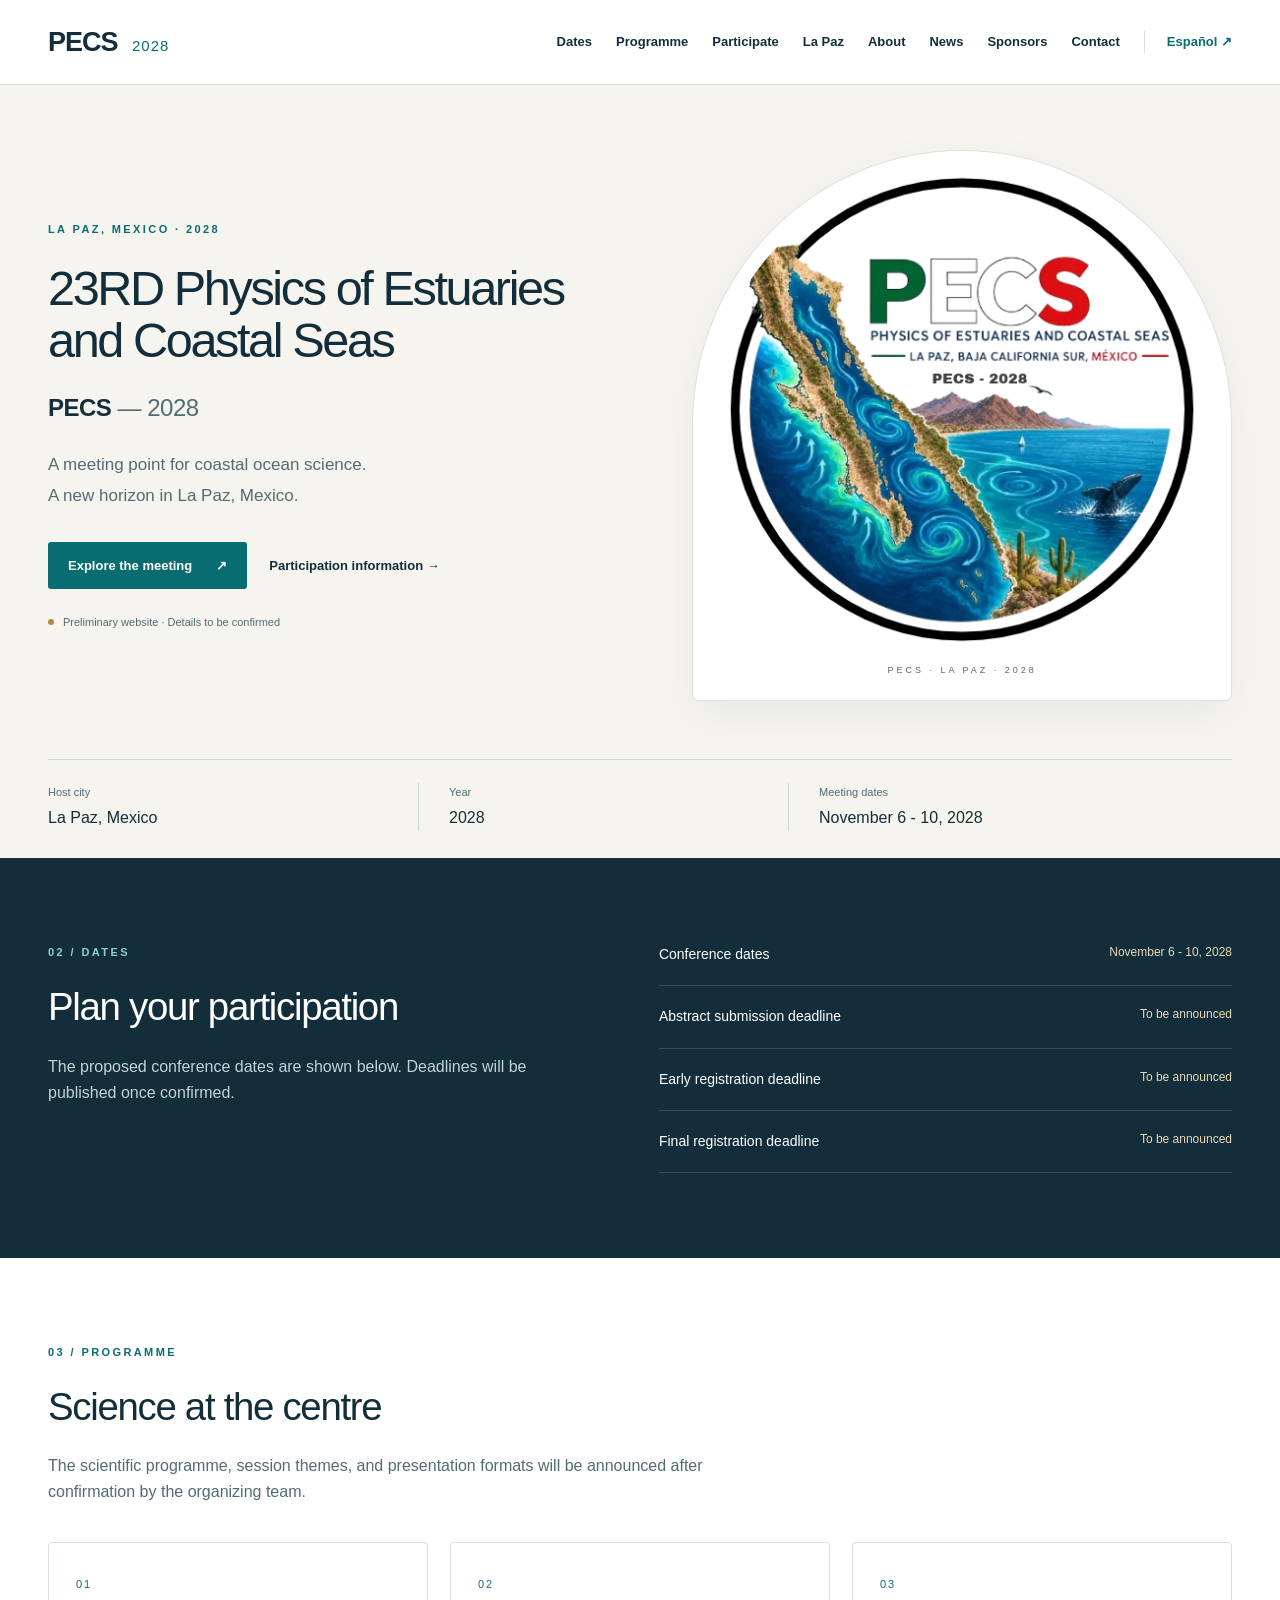
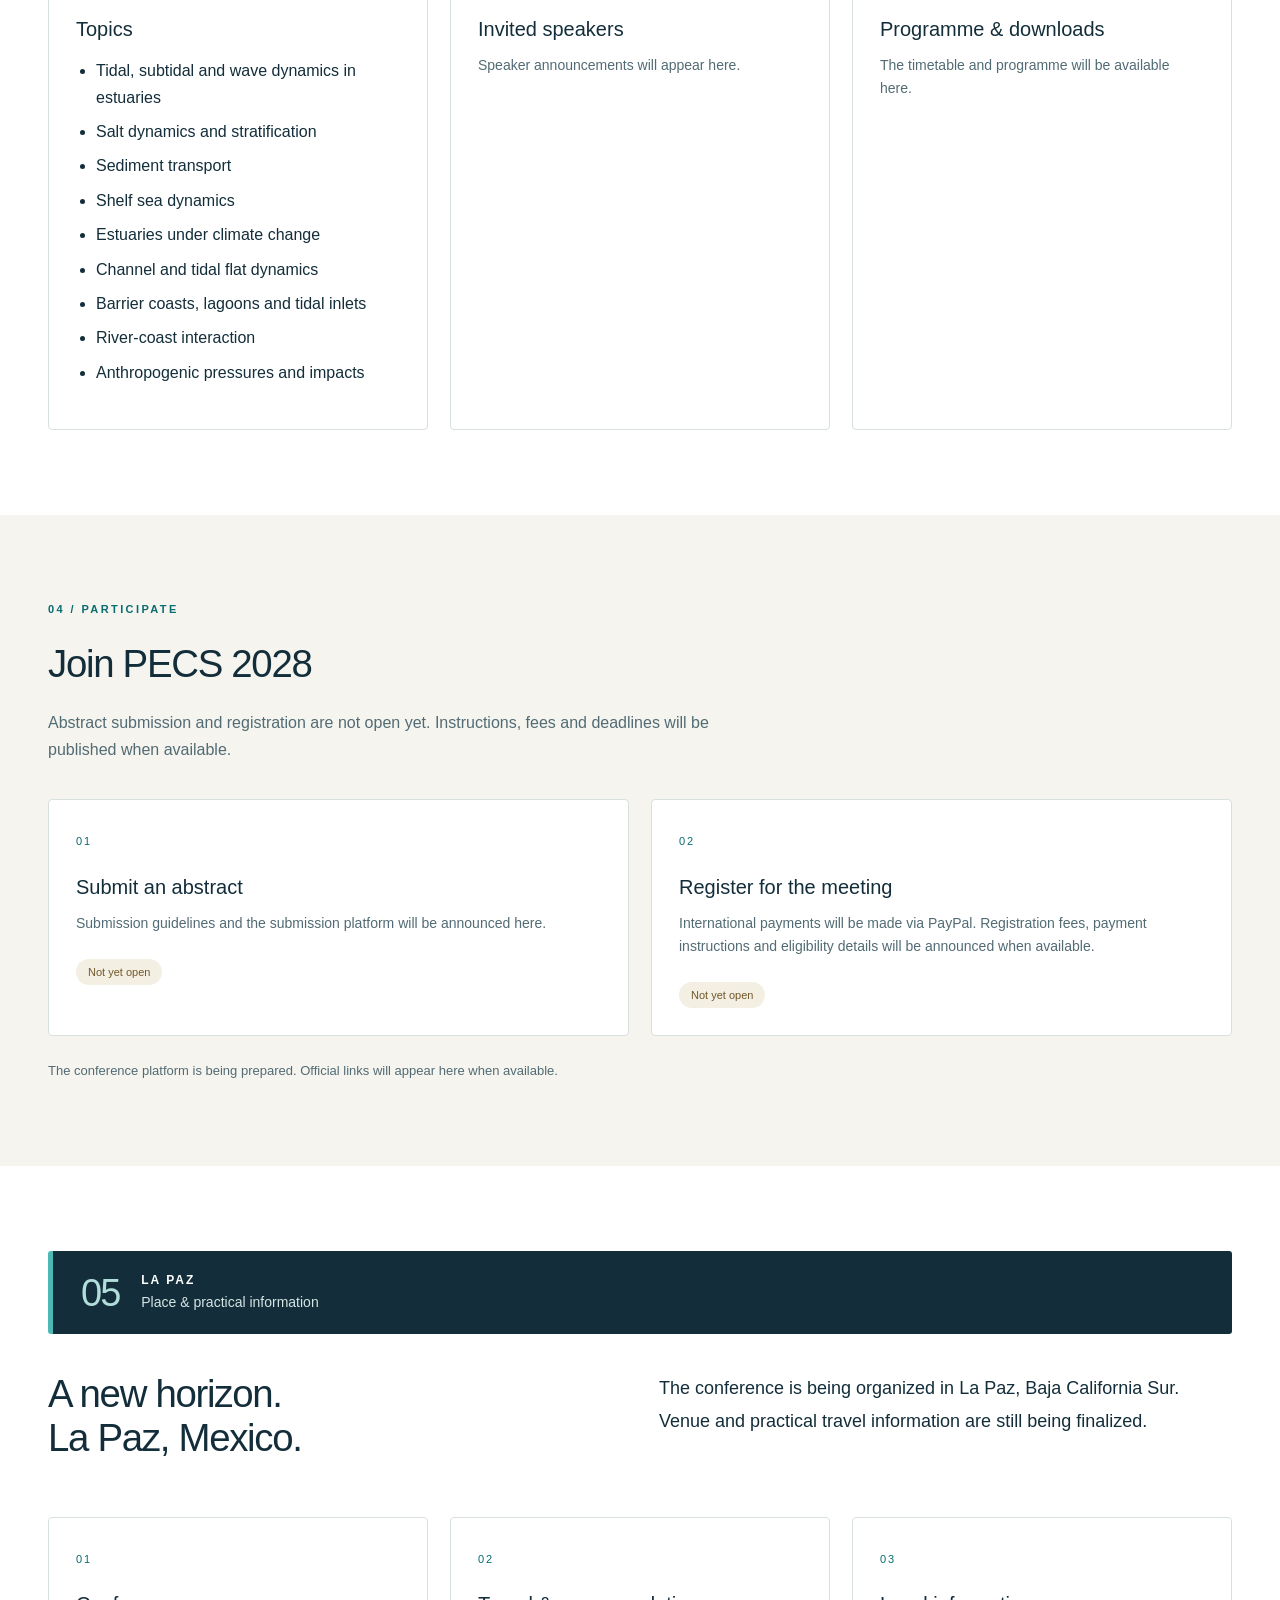
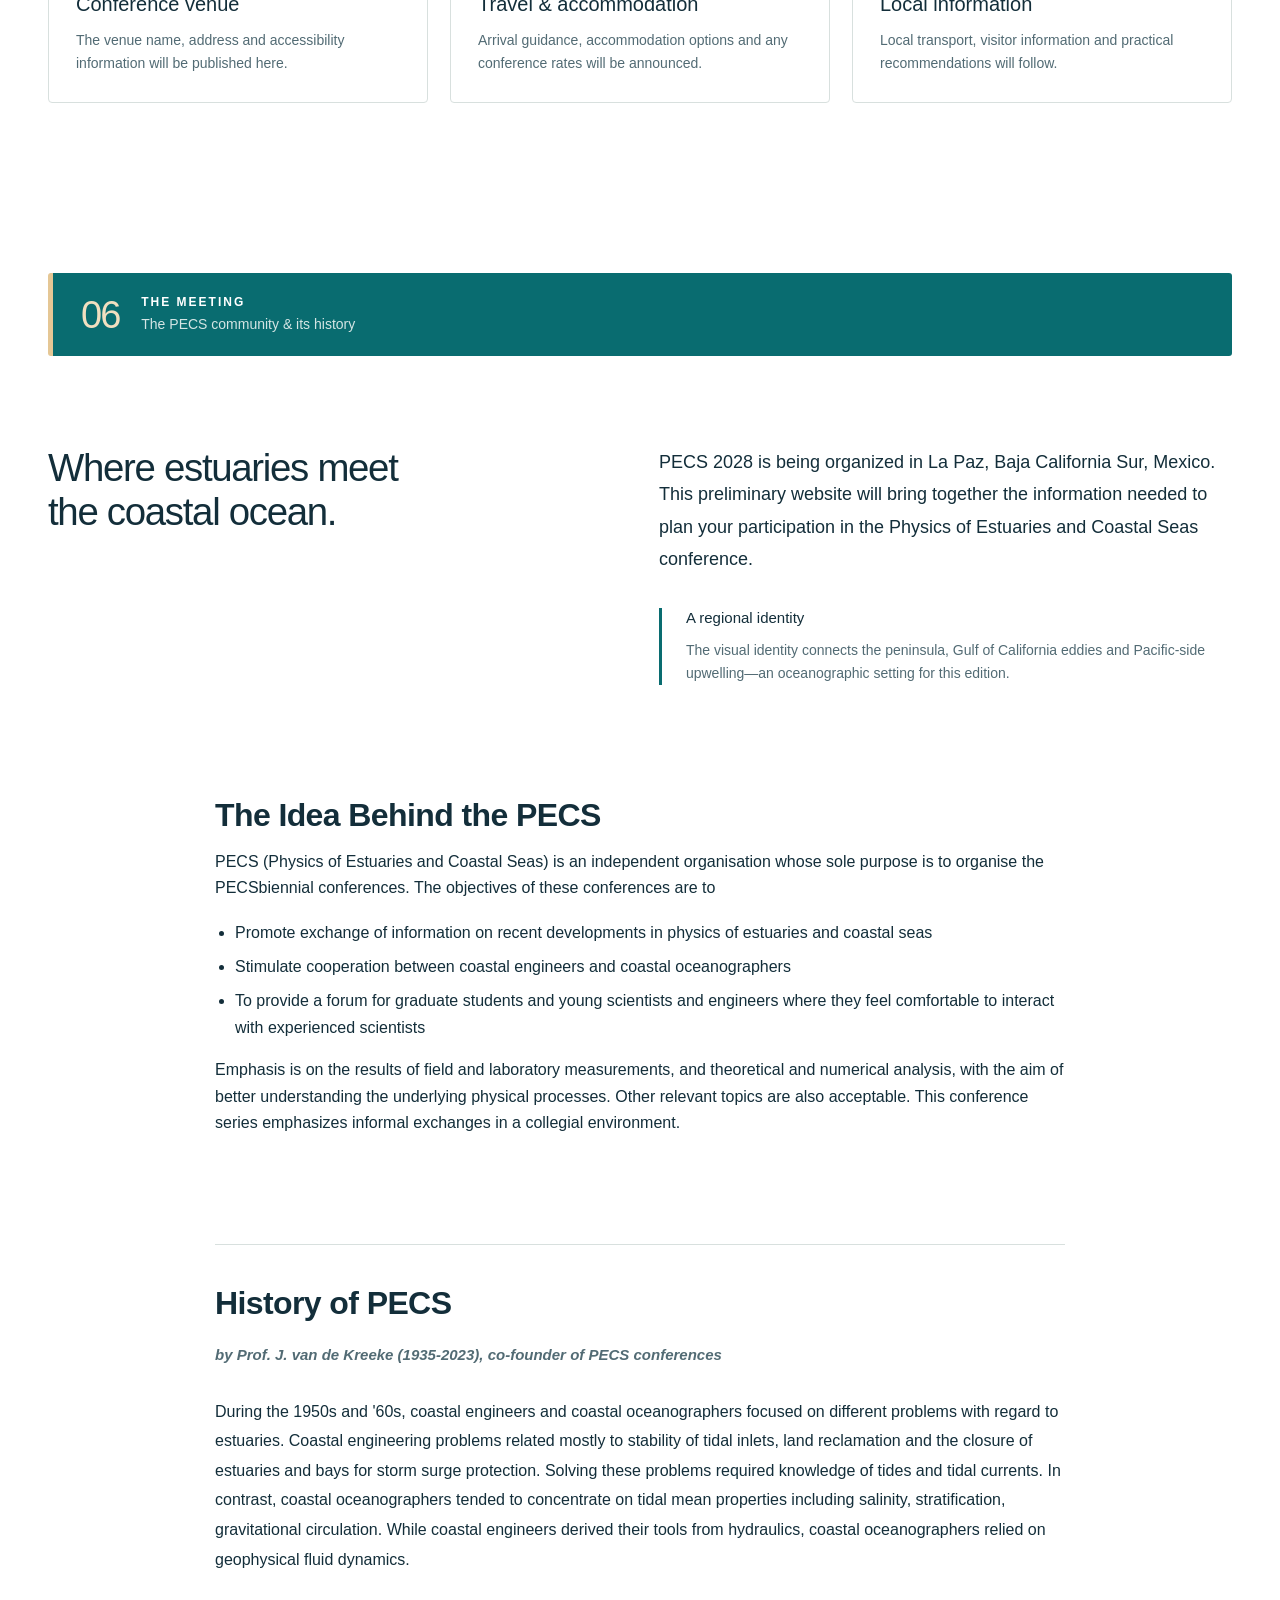
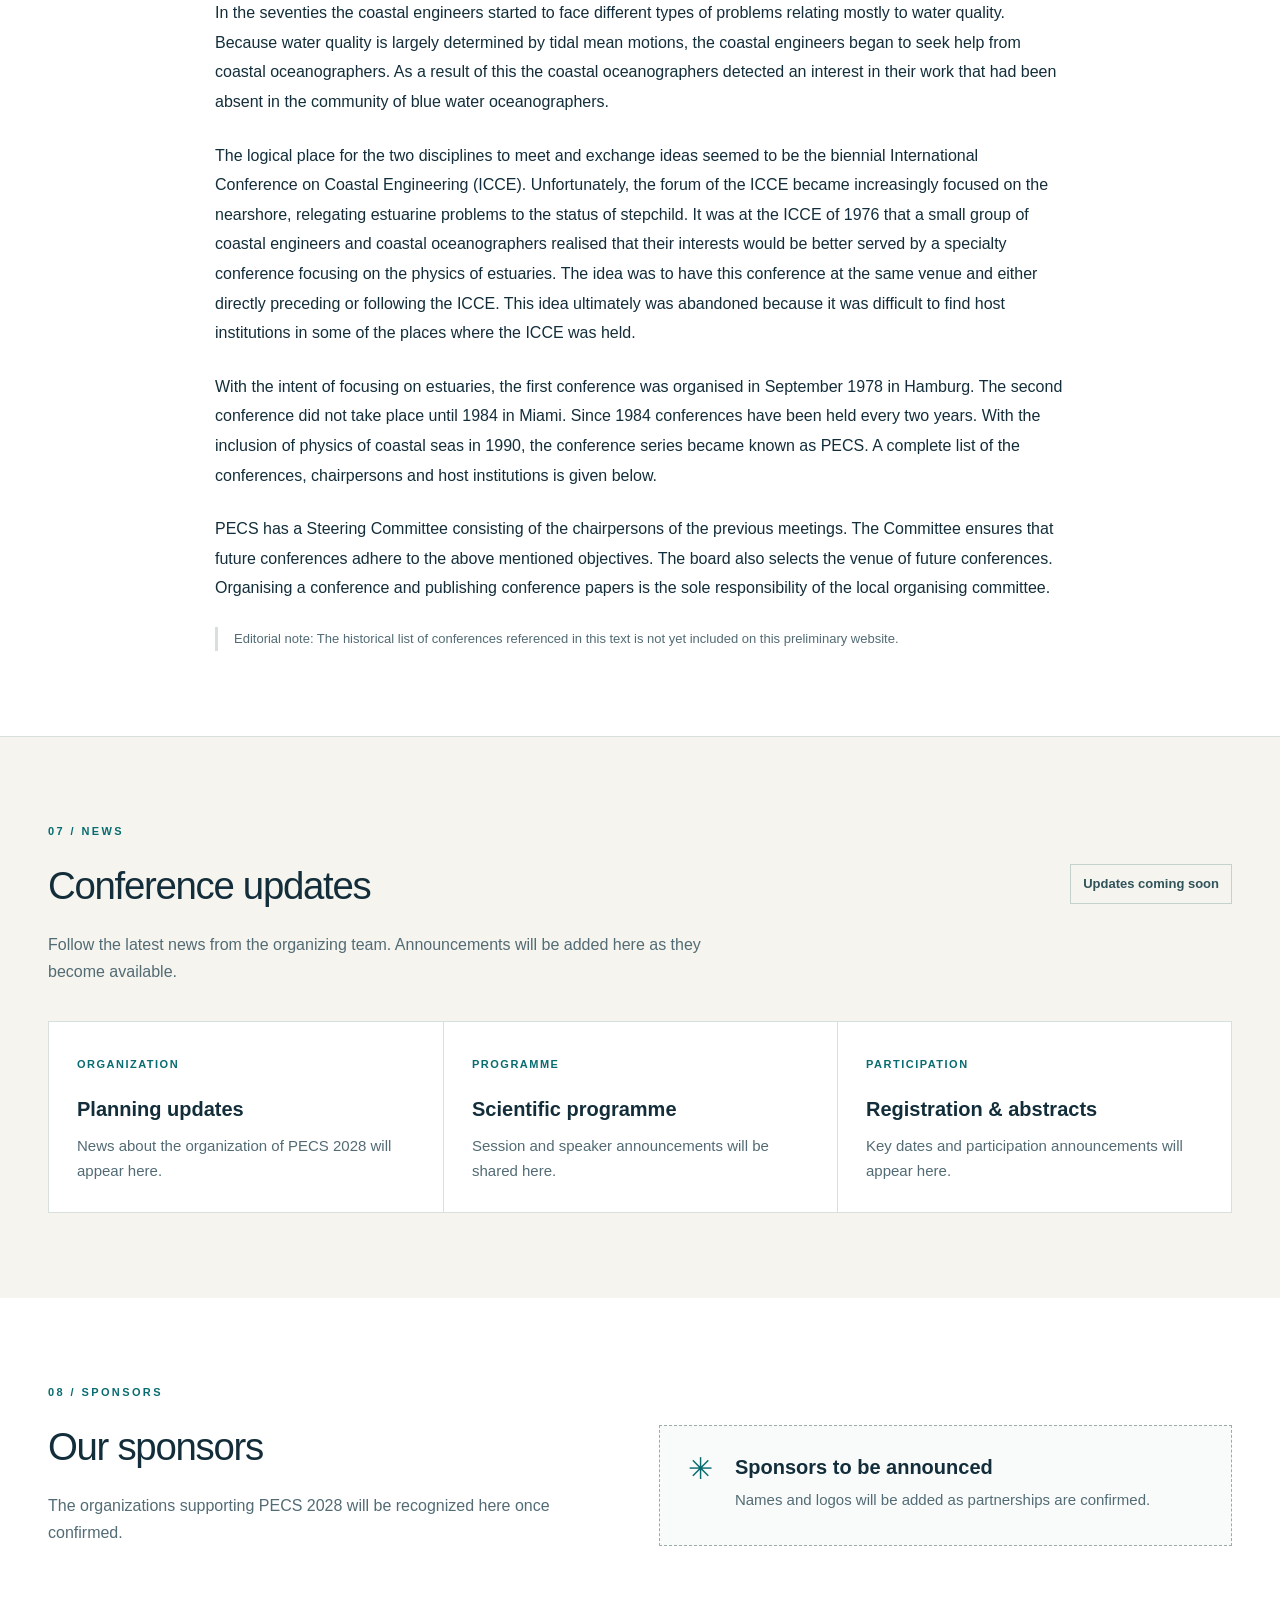
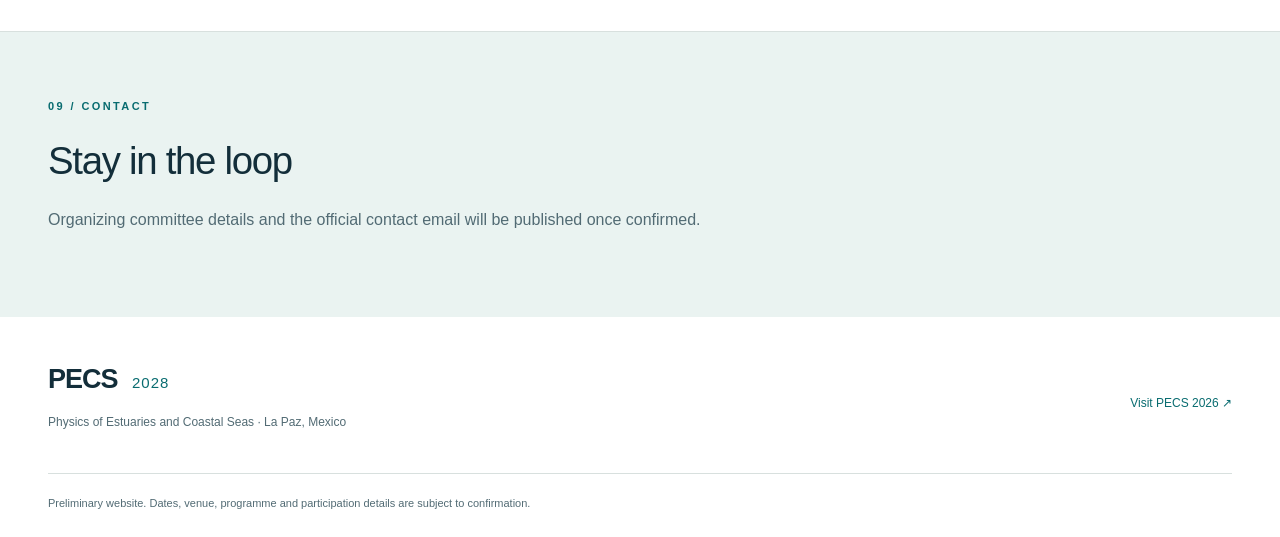
==== commit 02fe3c43: "Update index.html" ====
--- a/index.html
+++ b/index.html
@@ -2,20 +2,13 @@
 
 <html lang="en"><head><meta charset="utf-8"/><meta content="width=device-width,initial-scale=1" name="viewport"/><title>PECS 2028 · La Paz, Mexico</title><meta content="Preliminary website for Physics of Estuaries and Coastal Seas (PECS) 2028 in La Paz, Mexico. Dates, programme and participation information to be announced." name="description"/><meta content="#132e3a" name="theme-color"/><link href="assets/favicon.svg" rel="icon" type="image/svg+xml"/><link href="assets/styles.css" rel="stylesheet"/><script defer="" src="assets/config.js"></script><script defer="" src="assets/main.js"></script></head>
 <body><a class="skip" href="#main">Skip to content</a><header><div class="header-inner"><a aria-label="PECS 2028" class="brand" href="#main">PECS <span>2028</span></a><button aria-controls="navigation" aria-expanded="false" class="menu-toggle">Menu</button><nav aria-label="Menu" id="navigation"><a href="#dates">Dates</a><a href="#programme">Programme</a><a href="#participate">Participate</a><a href="#la-paz">La Paz</a><a href="#about">About</a><a href="#news">News</a><a href="#sponsors">Sponsors</a><a href="#contact">Contact</a><a class="language" href="es.html" lang="es">Español ↗</a></nav></div></header>
-<main id="main"><section class="hero"><div class="container hero-grid"><div class="hero-copy"><p class="eyebrow">LA PAZ, MEXICO · 2028</p><h1>Physics of Estuaries<br/>and Coastal Seas</h1><p class="edition">PECS <span>— 2028</span></p><p class="intro">A meeting point for coastal ocean science.<br/>A new horizon in La Paz, Mexico.</p><div class="actions"><a class="button" href="#about">Explore the meeting <span aria-hidden="true">↗</span></a><a class="text-link" href="#participate">Participation information →</a></div><p class="draft"><span aria-hidden="true"></span>Preliminary website · Details to be confirmed</p></div><div class="hero-art"><img alt="PECS 2028 logo with the Baja California peninsula, Gulf of California eddies and Pacific upwelling" height="1024" src="assets/pecs-2028-logo.png" width="1024"/><span class="art-caption">PECS · LA PAZ · 2028</span></div></div><div class="container facts"><div><span>Host city</span><strong>La Paz, Mexico</strong></div><div><span>Year</span><strong>2028</strong></div><div><span>Meeting dates</span><strong>November 6 - 10, 2028</strong></div></div></section>
+<main id="main"><section class="hero"><div class="container hero-grid"><div class="hero-copy"><p class="eyebrow">LA PAZ, MEXICO · 2028</p><h1>23RD Physics of Estuaries<br/>and Coastal Seas</h1><p class="edition">PECS <span>— 2028</span></p><p class="intro">A meeting point for coastal ocean science.<br/>A new horizon in La Paz, Mexico.</p><div class="actions"><a class="button" href="#about">Explore the meeting <span aria-hidden="true">↗</span></a><a class="text-link" href="#participate">Participation information →</a></div><p class="draft"><span aria-hidden="true"></span>Preliminary website · Details to be confirmed</p></div><div class="hero-art"><img alt="PECS 2028 logo with the Baja California peninsula, Gulf of California eddies and Pacific upwelling" height="1024" src="assets/pecs-2028-logo.png" width="1024"/><span class="art-caption">PECS · LA PAZ · 2028</span></div></div><div class="container facts"><div><span>Host city</span><strong>La Paz, Mexico</strong></div><div><span>Year</span><strong>2028</strong></div><div><span>Meeting dates</span><strong>November 6 - 10, 2028</strong></div></div></section>
 <section class="dates-section" id="dates"><div class="container section split"><div><p class="eyebrow">02 / DATES</p><h2>Plan your participation</h2><p>The proposed conference dates are shown below. Deadlines will be published once confirmed.</p></div><ul class="date-list"><li><span>Conference dates</span><strong>November 6 - 10, 2028</strong></li><li><span>Abstract submission deadline</span><strong>To be announced</strong></li><li><span>Early registration deadline</span><strong>To be announced</strong></li><li><span>Final registration deadline</span><strong>To be announced</strong></li></ul></div></section>
 <section class="container section" id="programme"><p class="eyebrow">03 / PROGRAMME</p><h2>Science at the centre</h2><p class="section-intro">The scientific programme, session themes, and presentation formats will be announced after confirmation by the organizing team.</p>
 <div class="cards">
 <article class="card">
 <span class="card-number">01</span><h3>Topics</h3>
 <ul><li>Tidal, subtidal and wave dynamics in estuaries</li><li>Salt dynamics and stratification</li><li>Sediment transport</li><li>Shelf sea dynamics</li><li>Estuaries under climate change</li><li>Channel and tidal flat dynamics</li><li>Barrier coasts, lagoons and tidal inlets</li><li>River-coast interaction</li><li>Anthropogenic pressures and impacts</li></ul>
-
-
-
-
-
-
-
 
 </article><article class="card">
 <span class="card-number">02</span><h3>Invited speakers</h3><p>Speaker announcements will appear here.</p></article>
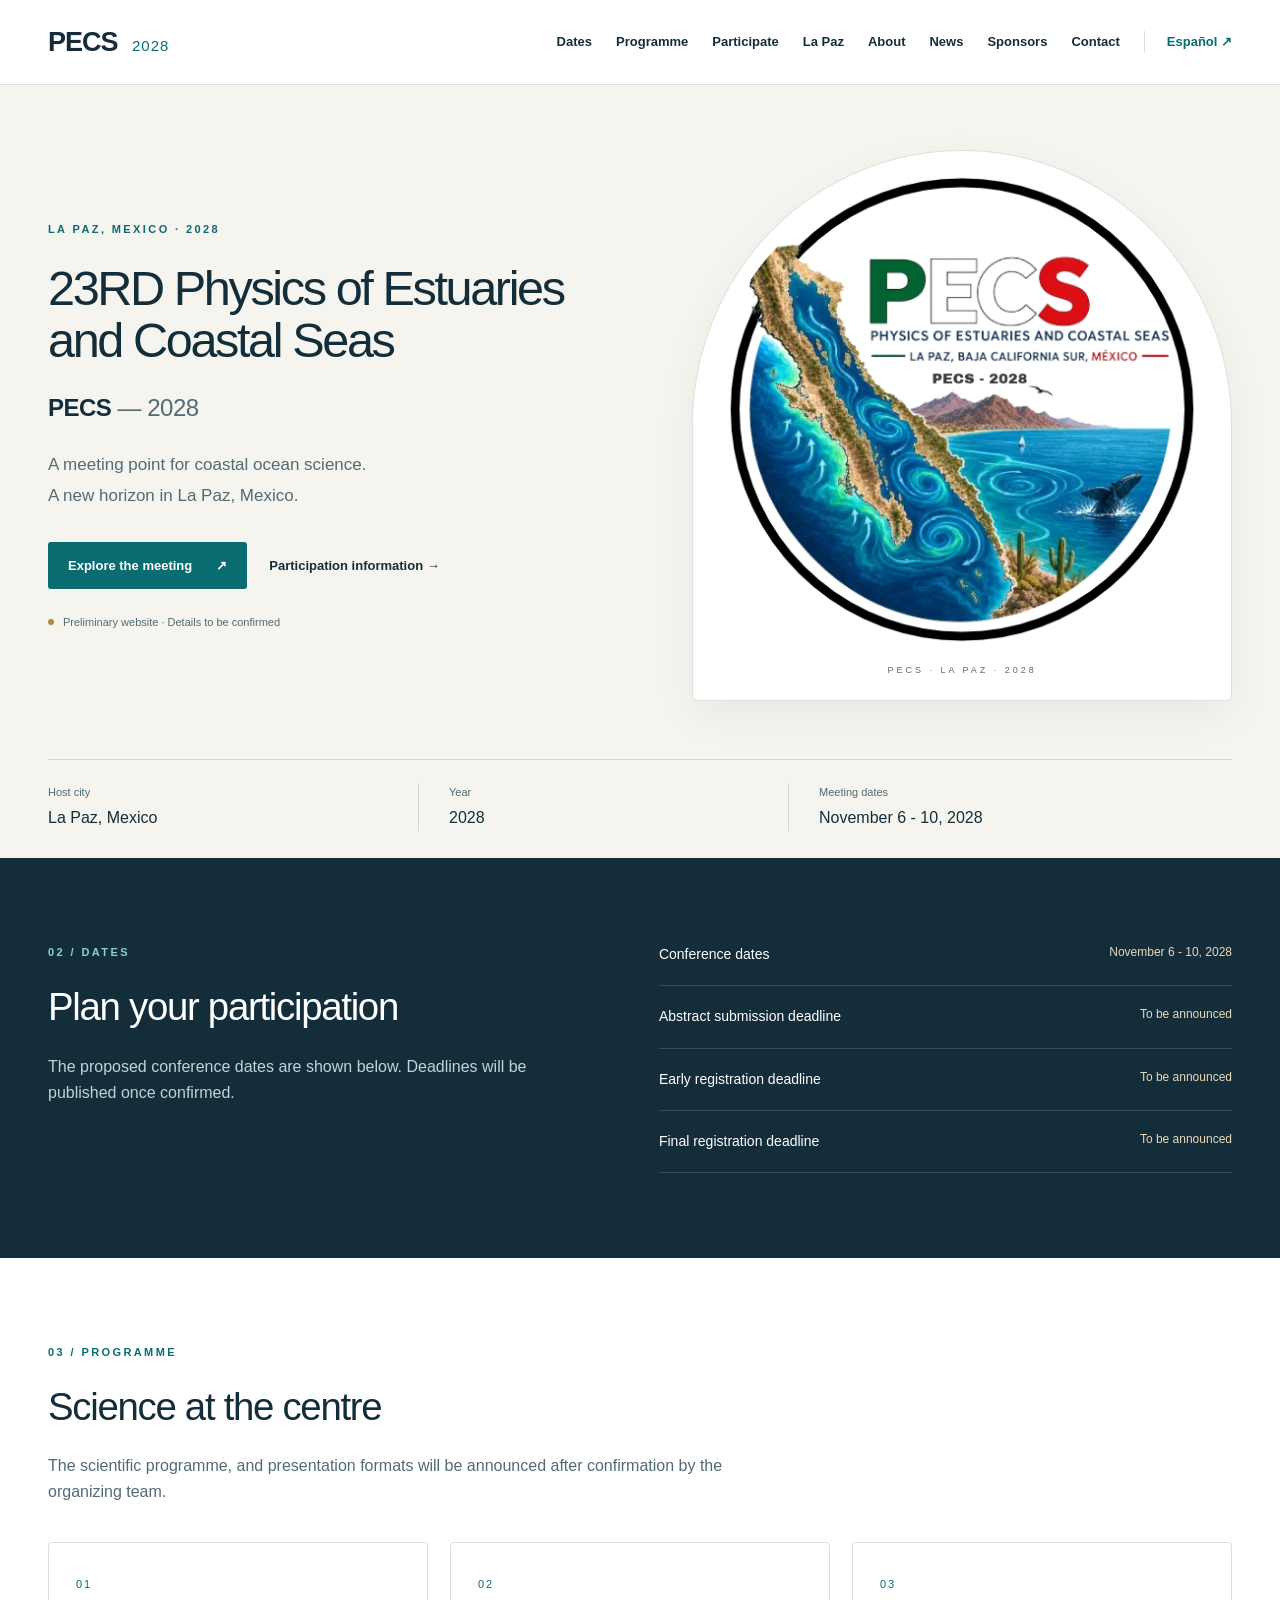
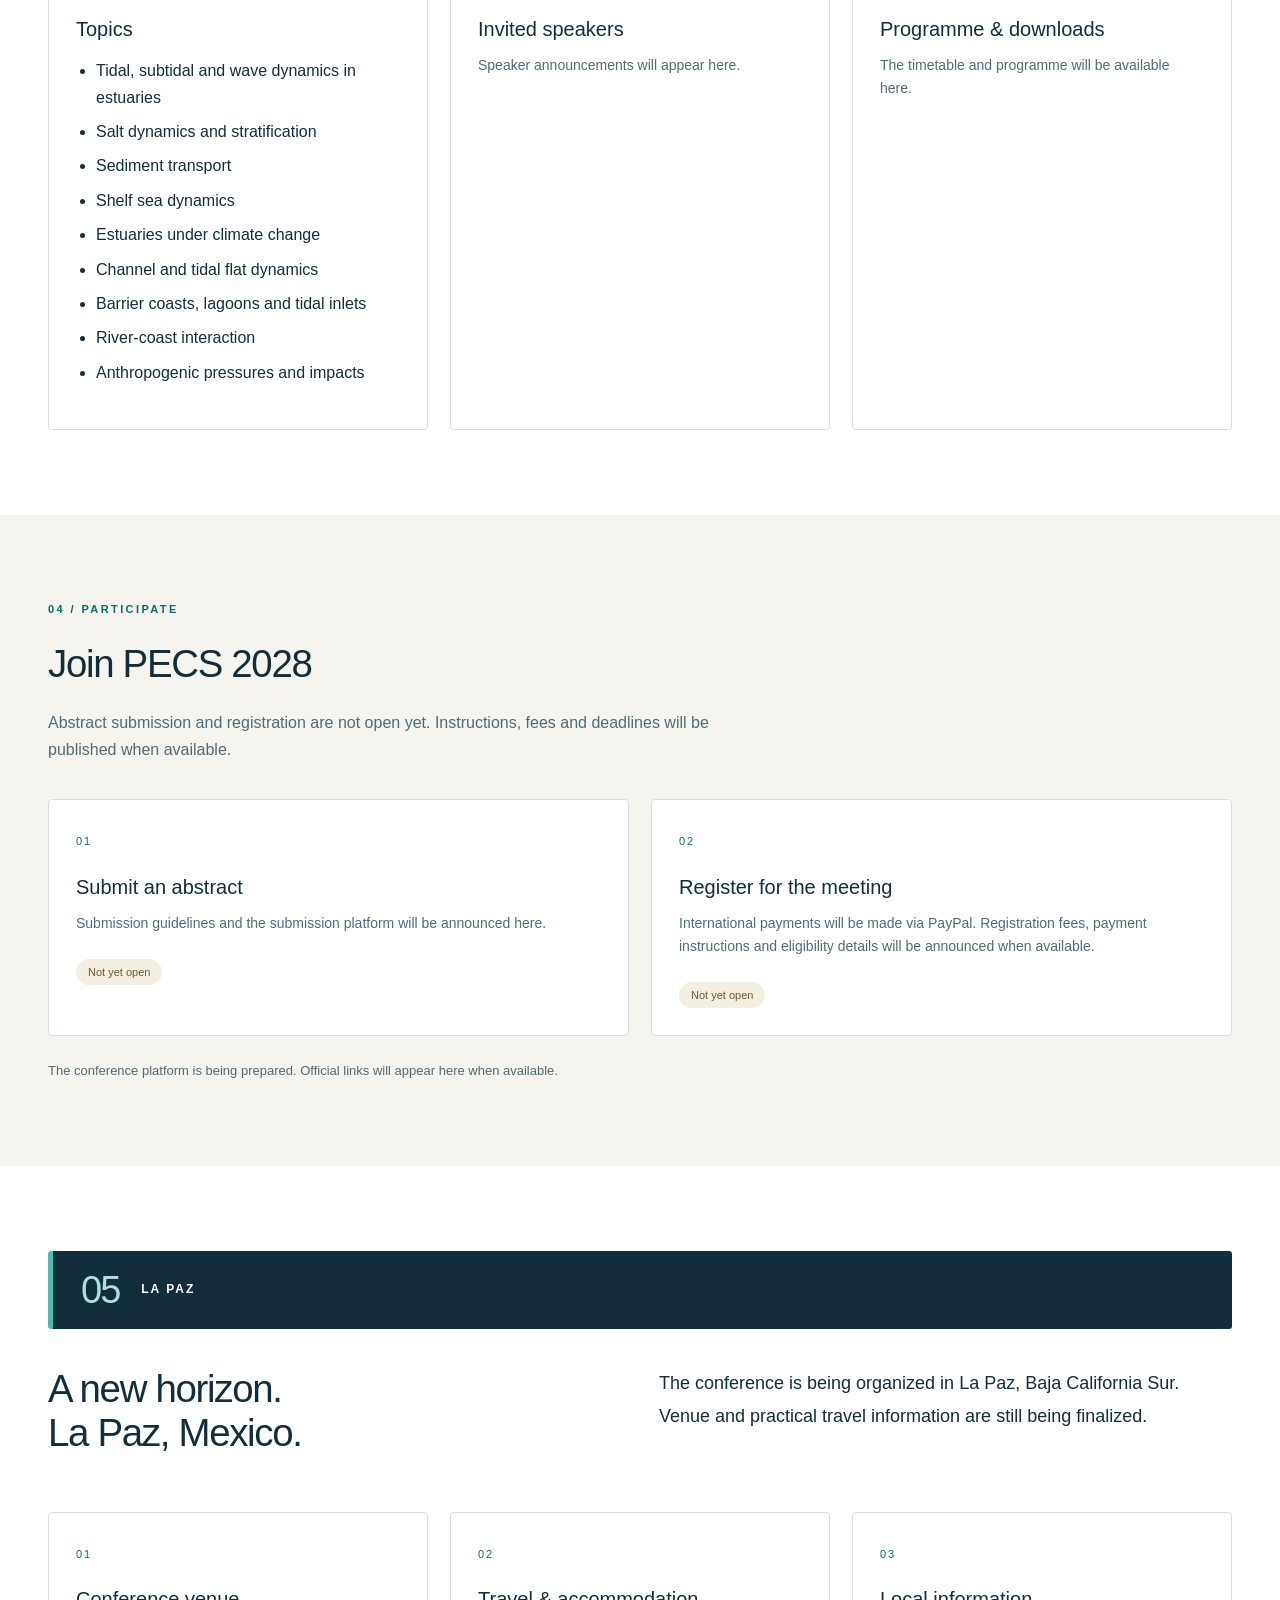
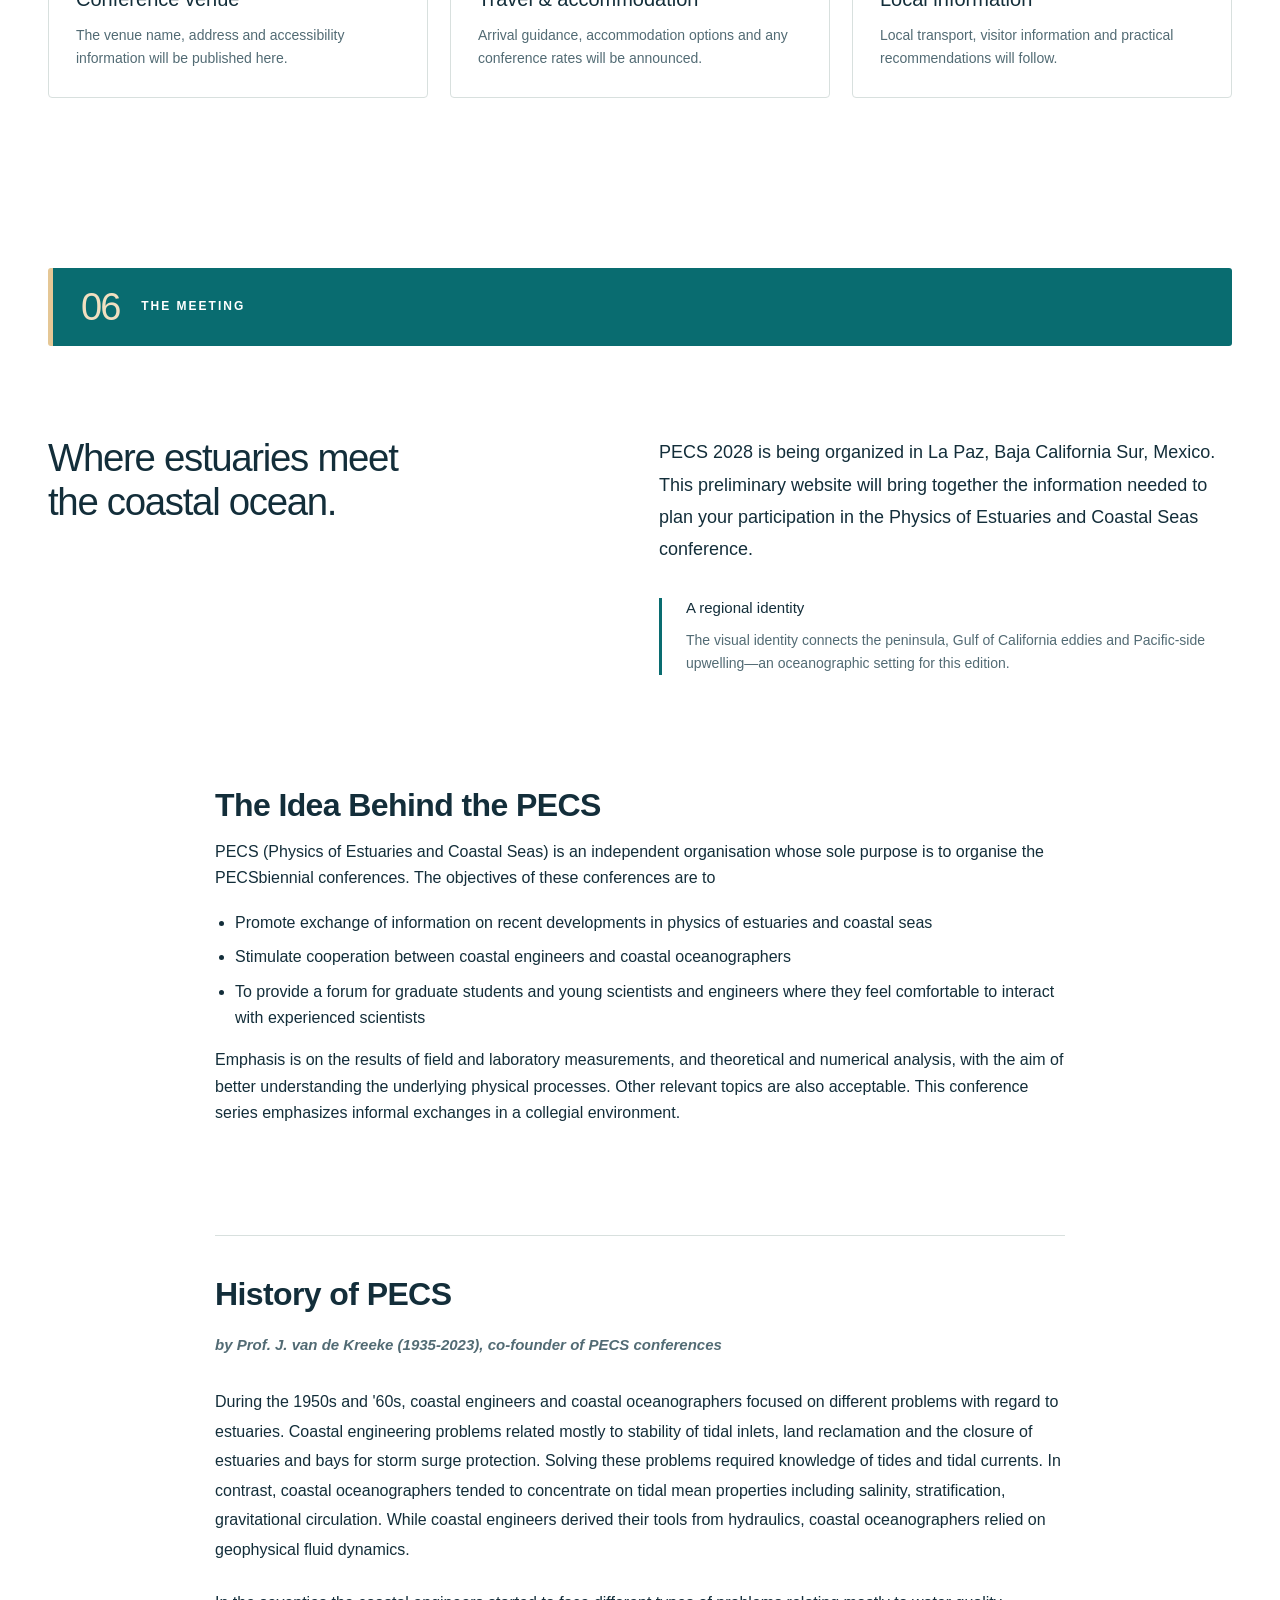
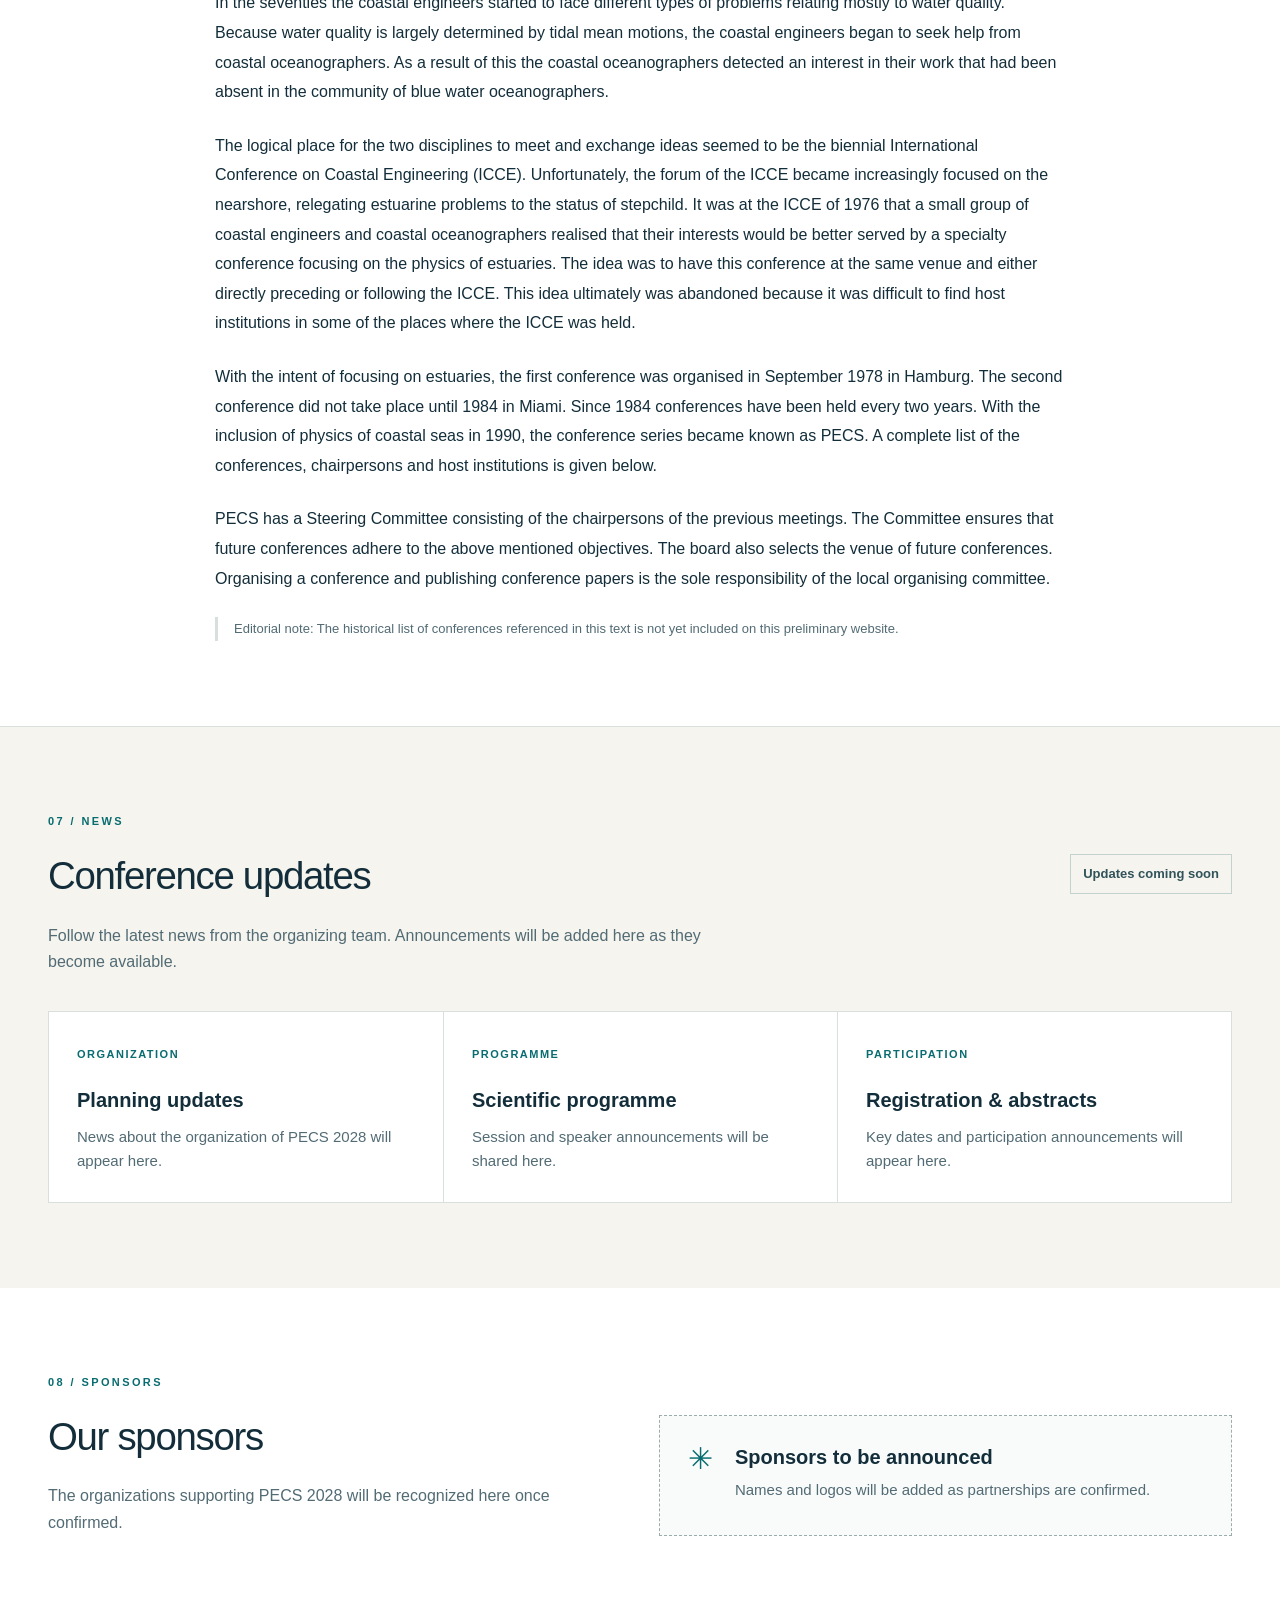
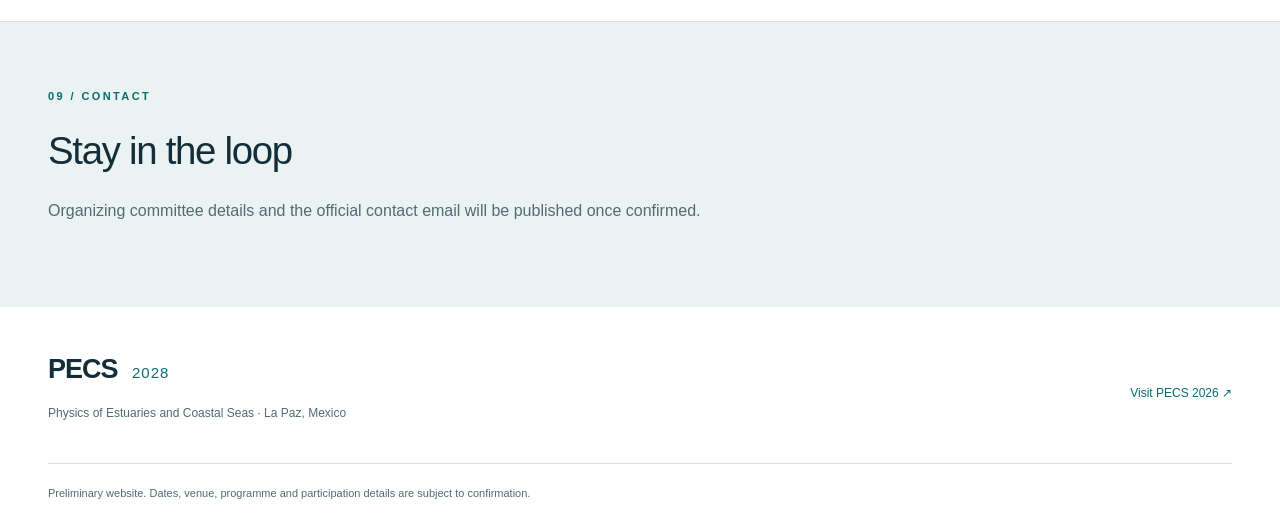
==== commit b3a8b43f: "Update index.html" ====
--- a/index.html
+++ b/index.html
@@ -4,21 +4,34 @@
 <body><a class="skip" href="#main">Skip to content</a><header><div class="header-inner"><a aria-label="PECS 2028" class="brand" href="#main">PECS <span>2028</span></a><button aria-controls="navigation" aria-expanded="false" class="menu-toggle">Menu</button><nav aria-label="Menu" id="navigation"><a href="#dates">Dates</a><a href="#programme">Programme</a><a href="#participate">Participate</a><a href="#la-paz">La Paz</a><a href="#about">About</a><a href="#news">News</a><a href="#sponsors">Sponsors</a><a href="#contact">Contact</a><a class="language" href="es.html" lang="es">Español ↗</a></nav></div></header>
 <main id="main"><section class="hero"><div class="container hero-grid"><div class="hero-copy"><p class="eyebrow">LA PAZ, MEXICO · 2028</p><h1>23RD Physics of Estuaries<br/>and Coastal Seas</h1><p class="edition">PECS <span>— 2028</span></p><p class="intro">A meeting point for coastal ocean science.<br/>A new horizon in La Paz, Mexico.</p><div class="actions"><a class="button" href="#about">Explore the meeting <span aria-hidden="true">↗</span></a><a class="text-link" href="#participate">Participation information →</a></div><p class="draft"><span aria-hidden="true"></span>Preliminary website · Details to be confirmed</p></div><div class="hero-art"><img alt="PECS 2028 logo with the Baja California peninsula, Gulf of California eddies and Pacific upwelling" height="1024" src="assets/pecs-2028-logo.png" width="1024"/><span class="art-caption">PECS · LA PAZ · 2028</span></div></div><div class="container facts"><div><span>Host city</span><strong>La Paz, Mexico</strong></div><div><span>Year</span><strong>2028</strong></div><div><span>Meeting dates</span><strong>November 6 - 10, 2028</strong></div></div></section>
 <section class="dates-section" id="dates"><div class="container section split"><div><p class="eyebrow">02 / DATES</p><h2>Plan your participation</h2><p>The proposed conference dates are shown below. Deadlines will be published once confirmed.</p></div><ul class="date-list"><li><span>Conference dates</span><strong>November 6 - 10, 2028</strong></li><li><span>Abstract submission deadline</span><strong>To be announced</strong></li><li><span>Early registration deadline</span><strong>To be announced</strong></li><li><span>Final registration deadline</span><strong>To be announced</strong></li></ul></div></section>
-<section class="container section" id="programme"><p class="eyebrow">03 / PROGRAMME</p><h2>Science at the centre</h2><p class="section-intro">The scientific programme, session themes, and presentation formats will be announced after confirmation by the organizing team.</p>
+<section class="container section" id="programme"><p class="eyebrow">03 / PROGRAMME</p><h2>Science at the centre</h2><p class="section-intro">The scientific programme, and presentation formats will be announced after confirmation by the organizing team.</p>
 <div class="cards">
+  
 <article class="card">
 <span class="card-number">01</span><h3>Topics</h3>
-<ul><li>Tidal, subtidal and wave dynamics in estuaries</li><li>Salt dynamics and stratification</li><li>Sediment transport</li><li>Shelf sea dynamics</li><li>Estuaries under climate change</li><li>Channel and tidal flat dynamics</li><li>Barrier coasts, lagoons and tidal inlets</li><li>River-coast interaction</li><li>Anthropogenic pressures and impacts</li></ul>
+<ul><li>Tidal, subtidal and wave dynamics in estuaries</li>
+  <li>Salt dynamics and stratification</li>
+  <li>Sediment transport</li>
+  <li>Shelf sea dynamics</li>
+  <li>Estuaries under climate change</li>
+  <li>Channel and tidal flat dynamics</li>
+  <li>Barrier coasts, lagoons and tidal inlets</li>
+  <li>River-coast interaction</li>
+  <li>Anthropogenic pressures and impacts</li></ul>
 
-</article><article class="card">
-<span class="card-number">02</span><h3>Invited speakers</h3><p>Speaker announcements will appear here.</p></article>
+</article>
 <article class="card">
-<span class="card-number">03</span><h3>Programme &amp; downloads</h3><p>The timetable and programme will be available here.</p></article>
+<span class="card-number">02</span><h3>Invited speakers</h3><p>Speaker announcements will appear here.</p>
+</article>
+<article class="card">
+<span class="card-number">03</span><h3>Programme &amp; downloads</h3><p>The timetable and programme will be available here.</p>
+</article>
 </div>
 </section>
+  
 <section class="participate-section" id="participate"><div class="container section"><p class="eyebrow">04 / PARTICIPATE</p><h2>Join PECS 2028</h2><p class="section-intro">Abstract submission and registration are not open yet. Instructions, fees and deadlines will be published when available.</p><div class="cards two"><article class="card"><span class="card-number">01</span><h3>Submit an abstract</h3><p>Submission guidelines and the submission platform will be announced here.</p><span class="status">Not yet open</span></article><article class="card"><span class="card-number">02</span><h3>Register for the meeting</h3><p>International payments will be made via PayPal. Registration fees, payment instructions and eligibility details will be announced when available.</p><span class="status">Not yet open</span></article></div><p class="platform-note">The conference platform is being prepared. Official links will appear here when available.</p><a class="button platform-link" hidden="" href="#">Open conference platform ↗</a></div></section>
-<section class="container section" id="la-paz"><div class="section-banner"><span class="banner-number">05</span><div><span class="banner-label">LA PAZ</span><span class="banner-subtitle">Place &amp; practical information</span></div></div><div class="split"><div><h2>A new horizon.<br/>La Paz, Mexico.</h2></div><p class="lead">The conference is being organized in La Paz, Baja California Sur. Venue and practical travel information are still being finalized.</p></div><div class="cards"><article class="card"><span class="card-number">01</span><h3>Conference venue</h3><p>The venue name, address and accessibility information will be published here.</p></article><article class="card"><span class="card-number">02</span><h3>Travel &amp; accommodation</h3><p>Arrival guidance, accommodation options and any conference rates will be announced.</p></article><article class="card"><span class="card-number">03</span><h3>Local information</h3><p>Local transport, visitor information and practical recommendations will follow.</p></article></div></section>
-<section class="section container split" id="about"><div class="section-banner"><span class="banner-number">06</span><div><span class="banner-label">THE MEETING</span><span class="banner-subtitle">The PECS community &amp; its history</span></div></div><div><h2>Where estuaries meet<br/>the coastal ocean.</h2></div><div><p class="lead">PECS 2028 is being organized in La Paz, Baja California Sur, Mexico. This preliminary website will bring together the information needed to plan your participation in the Physics of Estuaries and Coastal Seas conference.</p><div class="science-note"><h3>A regional identity</h3><p>The visual identity connects the peninsula, Gulf of California eddies and Pacific-side upwelling—an oceanographic setting for this edition.</p></div></div>
+<section class="container section" id="la-paz"><div class="section-banner"><span class="banner-number">05</span><div><span class="banner-label">LA PAZ</span></div></div><div class="split"><div><h2>A new horizon.<br/>La Paz, Mexico.</h2></div><p class="lead">The conference is being organized in La Paz, Baja California Sur. Venue and practical travel information are still being finalized.</p></div><div class="cards"><article class="card"><span class="card-number">01</span><h3>Conference venue</h3><p>The venue name, address and accessibility information will be published here.</p></article><article class="card"><span class="card-number">02</span><h3>Travel &amp; accommodation</h3><p>Arrival guidance, accommodation options and any conference rates will be announced.</p></article><article class="card"><span class="card-number">03</span><h3>Local information</h3><p>Local transport, visitor information and practical recommendations will follow.</p></article></div></section>
+<section class="section container split" id="about"><div class="section-banner"><span class="banner-number">06</span><div><span class="banner-label">THE MEETING</span></div></div><div><h2>Where estuaries meet<br/>the coastal ocean.</h2></div><div><p class="lead">PECS 2028 is being organized in La Paz, Baja California Sur, Mexico. This preliminary website will bring together the information needed to plan your participation in the Physics of Estuaries and Coastal Seas conference.</p><div class="science-note"><h3>A regional identity</h3><p>The visual identity connects the peninsula, Gulf of California eddies and Pacific-side upwelling—an oceanographic setting for this edition.</p></div></div>
 <article aria-labelledby="pecs-idea-title" class="pecs-idea">
 <h3 id="pecs-idea-title">The Idea Behind the PECS</h3>
 <p>PECS (Physics of Estuaries and Coastal Seas) is an independent organisation whose sole purpose is to organise the PECSbiennial conferences. The objectives of these conferences are to</p>
